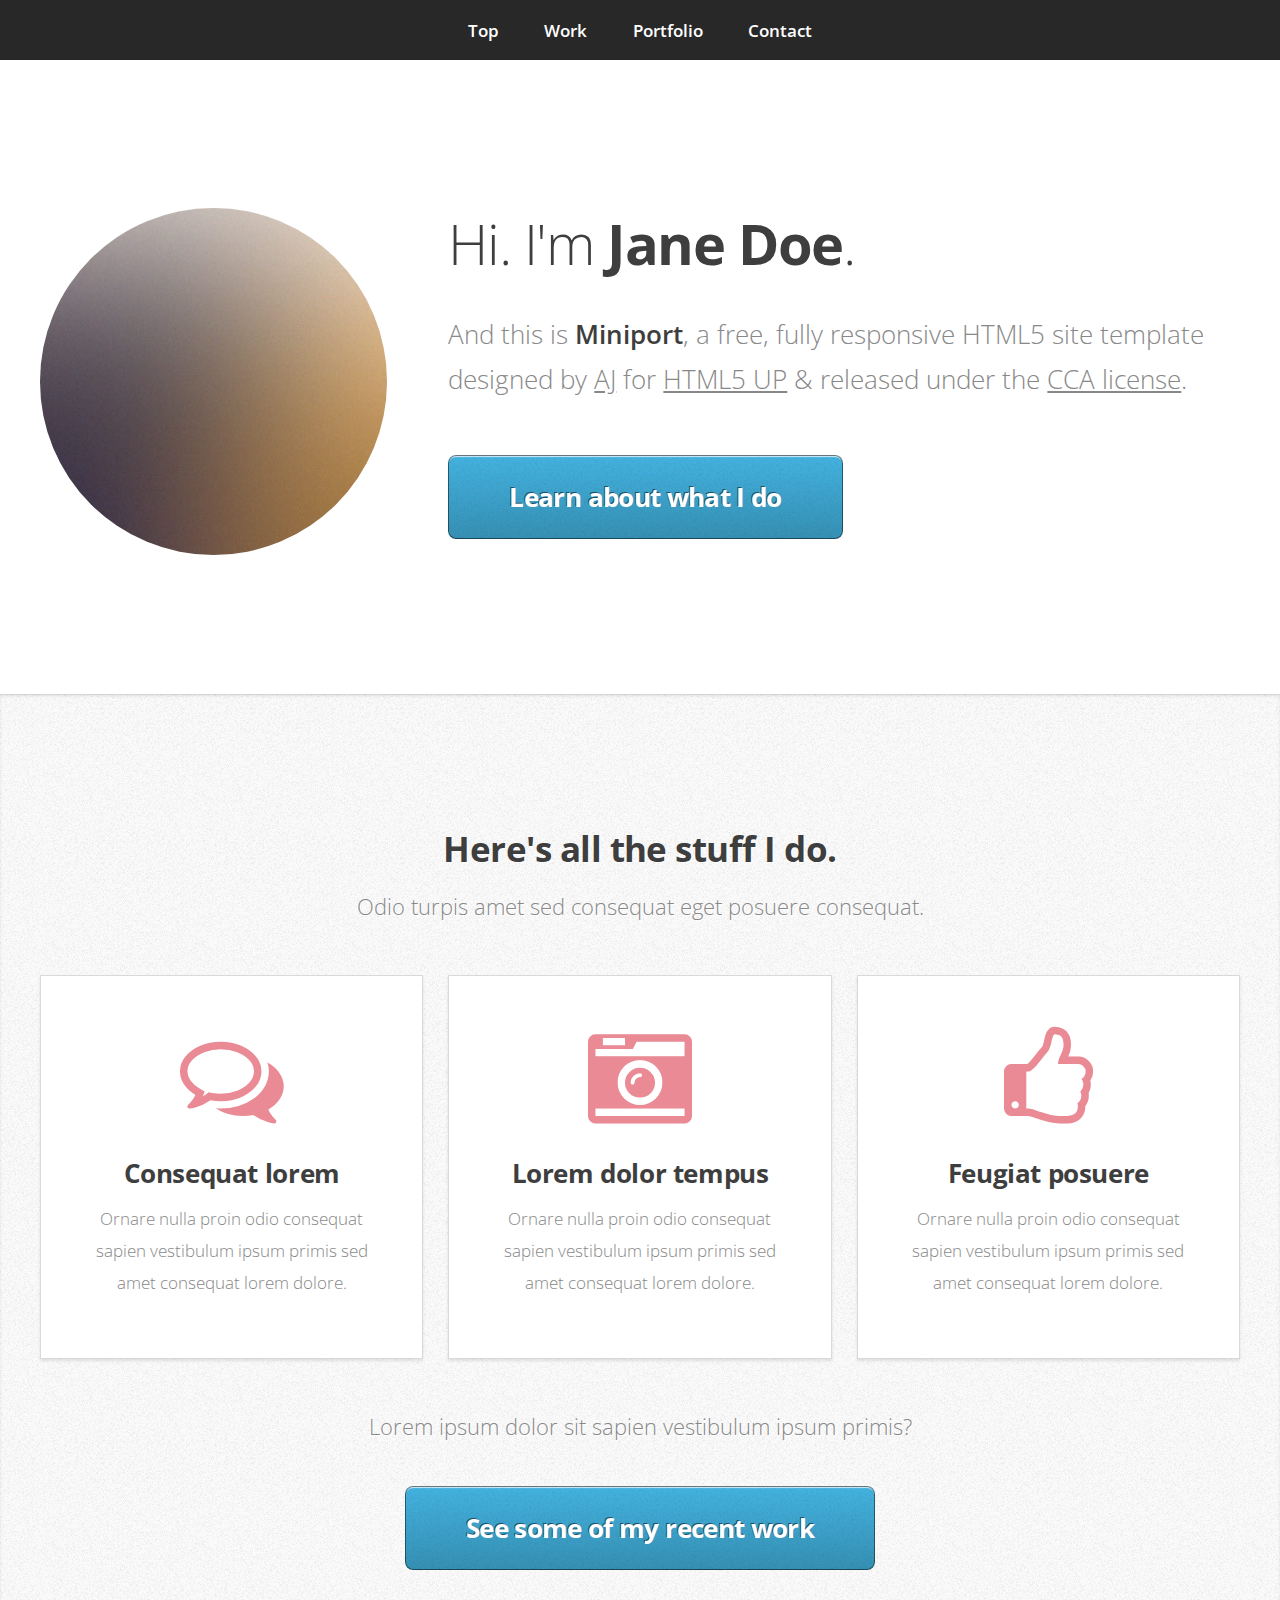
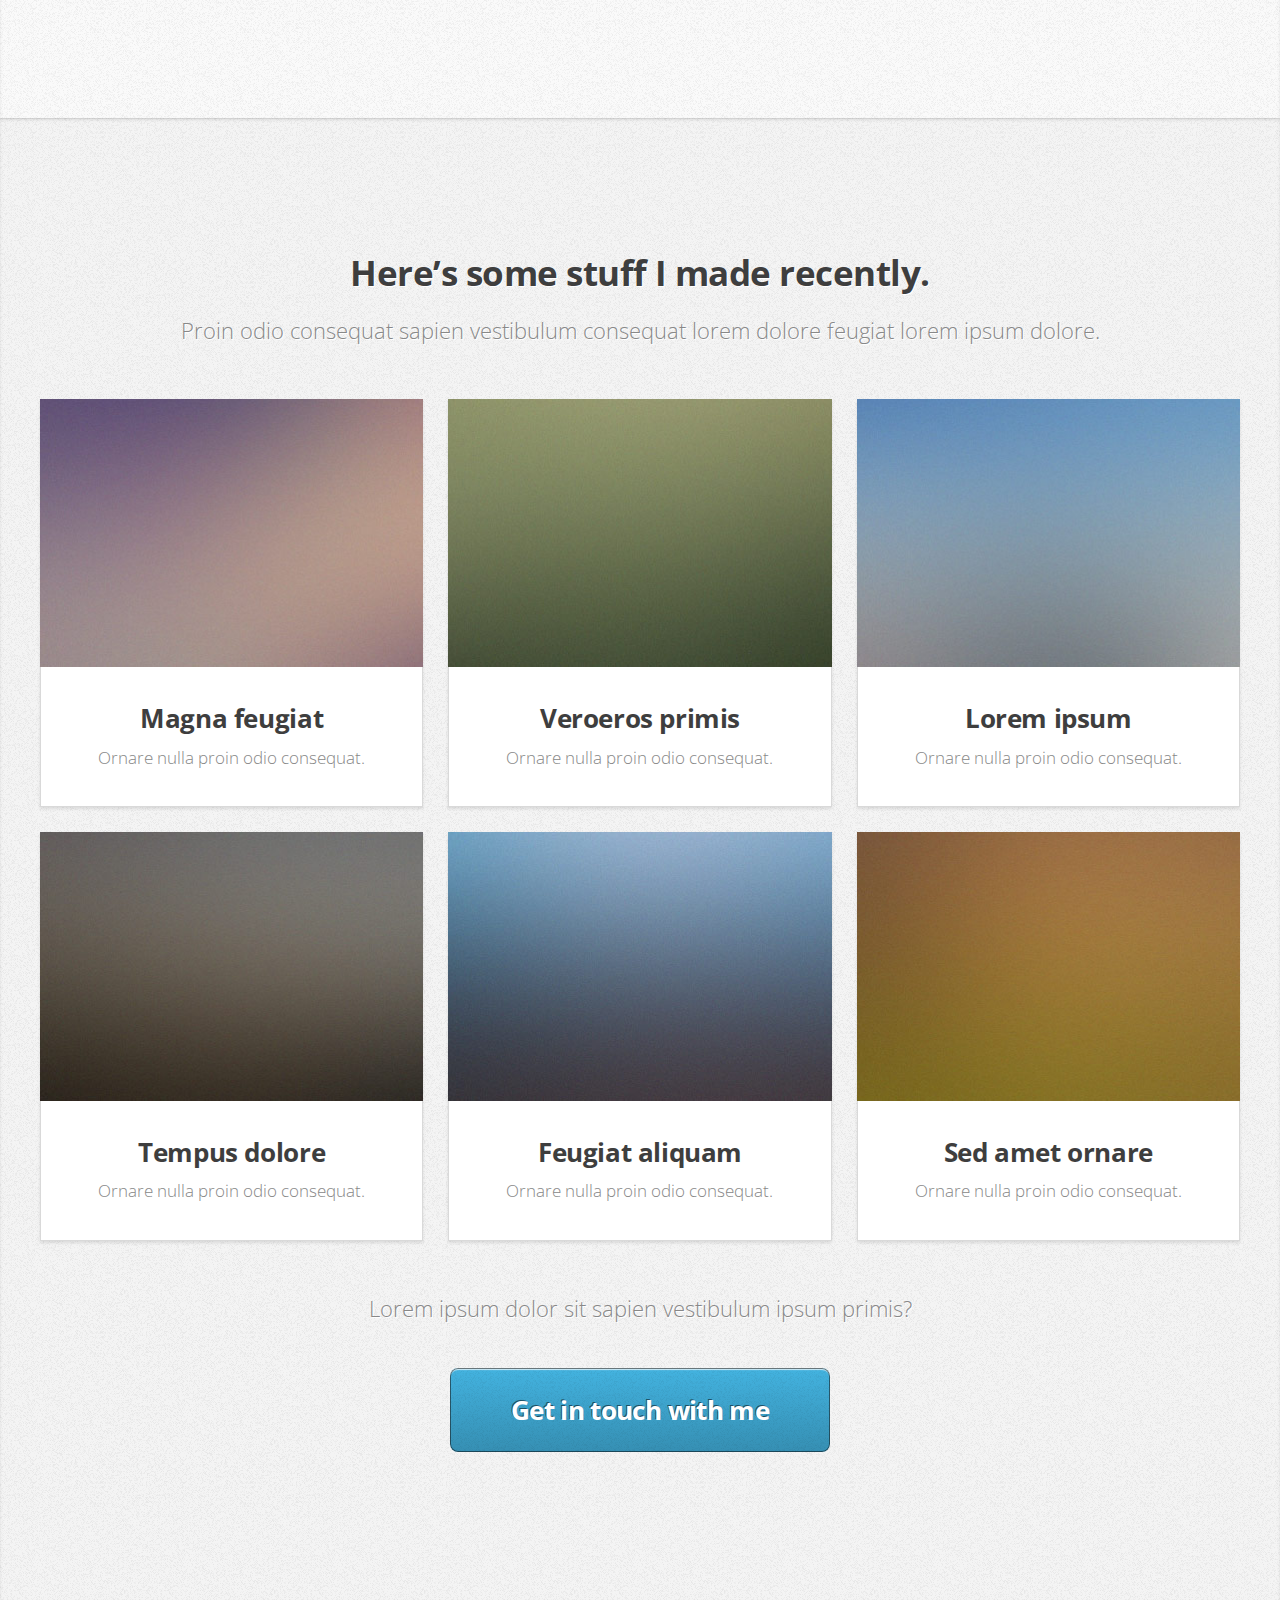
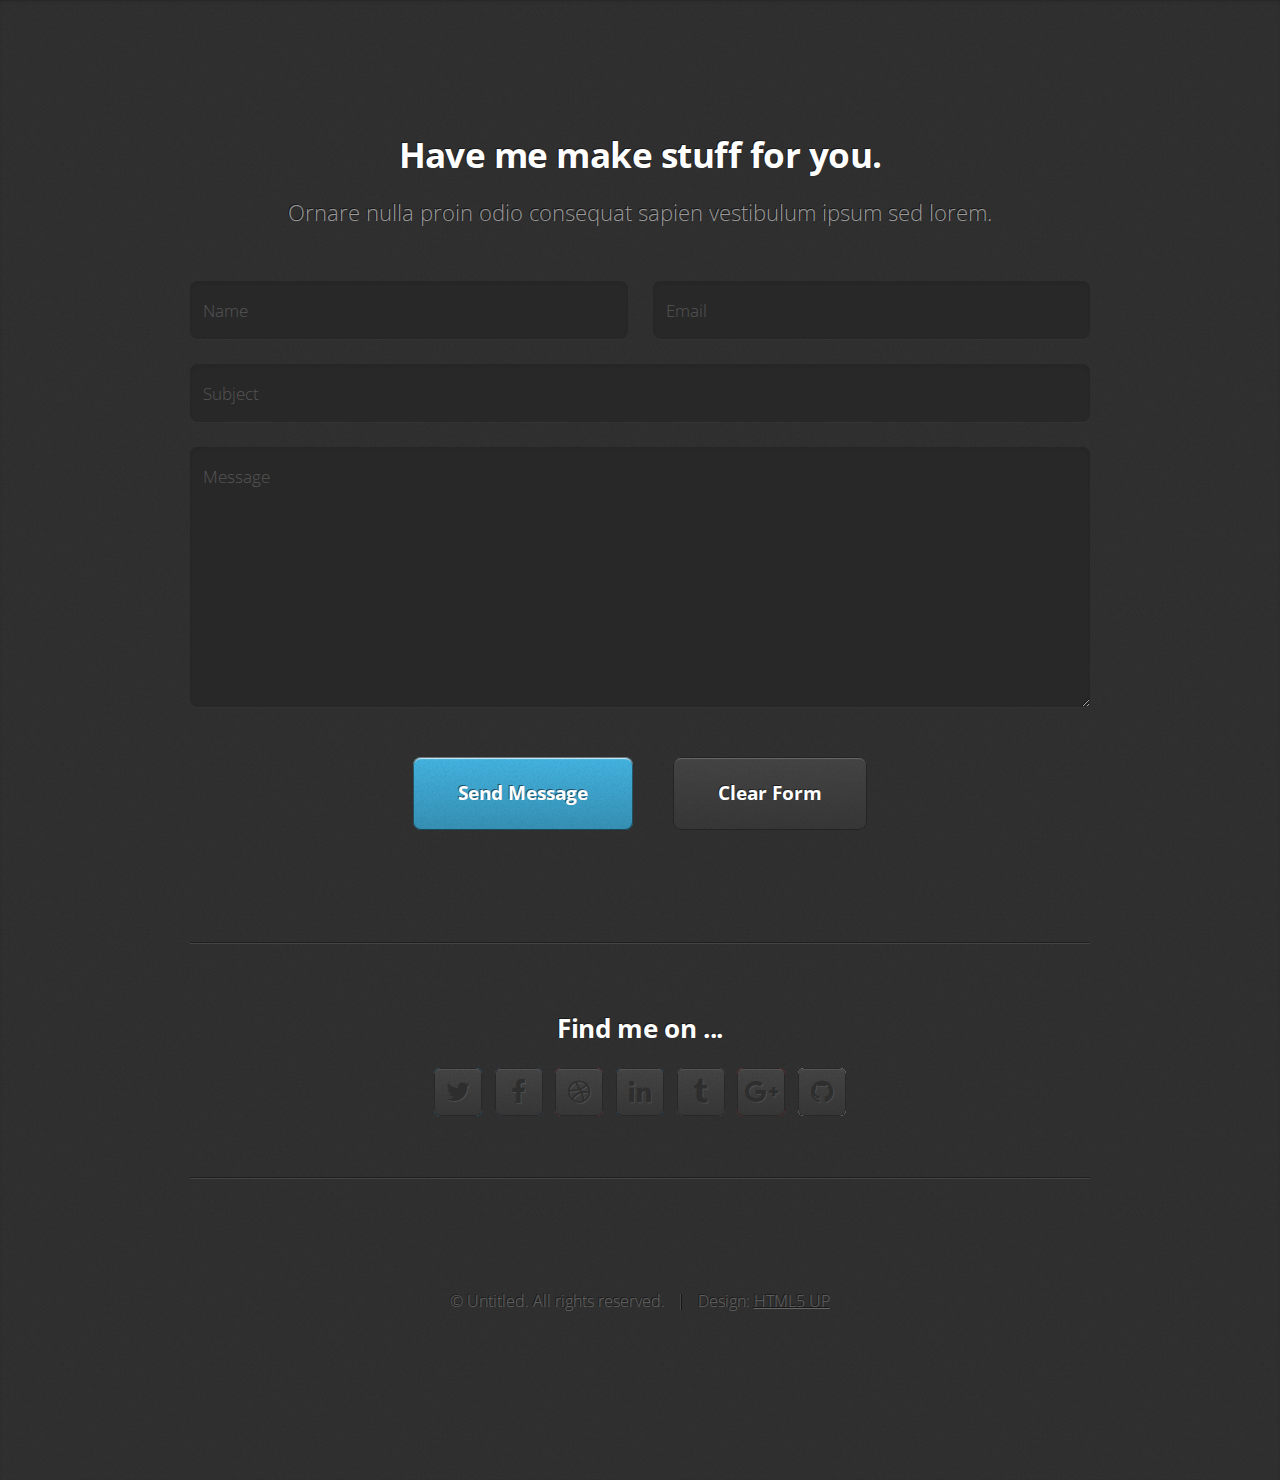
==== index.html @ 640e592c "added assets" ====
<!DOCTYPE HTML>
<!--
	Miniport by HTML5 UP
	html5up.net | @ajlkn
	Free for personal and commercial use under the CCA 3.0 license (html5up.net/license)
-->
<html>
	<head>
		<title>Miniport by HTML5 UP</title>
		<meta charset="utf-8" />
		<meta name="viewport" content="width=device-width, initial-scale=1" />
		<!--[if lte IE 8]><script src="assets/js/ie/html5shiv.js"></script><![endif]-->
		<link rel="stylesheet" href="assets/css/main.css" />
		<!--[if lte IE 8]><link rel="stylesheet" href="assets/css/ie8.css" /><![endif]-->
		<!--[if lte IE 9]><link rel="stylesheet" href="assets/css/ie9.css" /><![endif]-->
	</head>
	<body>

		<!-- Nav -->
			<nav id="nav">
				<ul class="container">
					<li><a href="#top">Top</a></li>
					<li><a href="#work">Work</a></li>
					<li><a href="#portfolio">Portfolio</a></li>
					<li><a href="#contact">Contact</a></li>
				</ul>
			</nav>

		<!-- Home -->
			<div class="wrapper style1 first">
				<article class="container" id="top">
					<div class="row">
						<div class="4u 12u(mobile)">
							<span class="image fit"><img src="images/pic00.jpg" alt="" /></span>
						</div>
						<div class="8u 12u(mobile)">
							<header>
								<h1>Hi. I'm <strong>Jane Doe</strong>.</h1>
							</header>
							<p>And this is <strong>Miniport</strong>, a free, fully responsive HTML5 site template designed by <a href="http://twitter.com/ajlkn">AJ</a> for <a href="http://html5up.net">HTML5 UP</a> &amp; released under the <a href="http://html5up.net/license">CCA license</a>.</p>
							<a href="#work" class="button big scrolly">Learn about what I do</a>
						</div>
					</div>
				</article>
			</div>

		<!-- Work -->
			<div class="wrapper style2">
				<article id="work">
					<header>
						<h2>Here's all the stuff I do.</h2>
						<p>Odio turpis amet sed consequat eget posuere consequat.</p>
					</header>
					<div class="container">
						<div class="row">
							<div class="4u 12u(mobile)">
								<section class="box style1">
									<span class="icon featured fa-comments-o"></span>
									<h3>Consequat lorem</h3>
									<p>Ornare nulla proin odio consequat sapien vestibulum ipsum primis sed amet consequat lorem dolore.</p>
								</section>
							</div>
							<div class="4u 12u(mobile)">
								<section class="box style1">
									<span class="icon featured fa-camera-retro"></span>
									<h3>Lorem dolor tempus</h3>
									<p>Ornare nulla proin odio consequat sapien vestibulum ipsum primis sed amet consequat lorem dolore.</p>
								</section>
							</div>
							<div class="4u 12u(mobile)">
								<section class="box style1">
									<span class="icon featured fa-thumbs-o-up"></span>
									<h3>Feugiat posuere</h3>
									<p>Ornare nulla proin odio consequat sapien vestibulum ipsum primis sed amet consequat lorem dolore.</p>
								</section>
							</div>
						</div>
					</div>
					<footer>
						<p>Lorem ipsum dolor sit sapien vestibulum ipsum primis?</p>
						<a href="#portfolio" class="button big scrolly">See some of my recent work</a>
					</footer>
				</article>
			</div>

		<!-- Portfolio -->
			<div class="wrapper style3">
				<article id="portfolio">
					<header>
						<h2>Here’s some stuff I made recently.</h2>
						<p>Proin odio consequat  sapien vestibulum consequat lorem dolore feugiat lorem ipsum dolore.</p>
					</header>
					<div class="container">
						<div class="row">
							<div class="4u 12u(mobile)">
								<article class="box style2">
									<a href="#" class="image featured"><img src="images/pic01.jpg" alt="" /></a>
									<h3><a href="#">Magna feugiat</a></h3>
									<p>Ornare nulla proin odio consequat.</p>
								</article>
							</div>
							<div class="4u 12u(mobile)">
								<article class="box style2">
									<a href="#" class="image featured"><img src="images/pic02.jpg" alt="" /></a>
									<h3><a href="#">Veroeros primis</a></h3>
									<p>Ornare nulla proin odio consequat.</p>
								</article>
							</div>
							<div class="4u 12u(mobile)">
								<article class="box style2">
									<a href="#" class="image featured"><img src="images/pic03.jpg" alt="" /></a>
									<h3><a href="#">Lorem ipsum</a></h3>
									<p>Ornare nulla proin odio consequat.</p>
								</article>
							</div>
						</div>
						<div class="row">
							<div class="4u 12u(mobile)">
								<article class="box style2">
									<a href="#" class="image featured"><img src="images/pic04.jpg" alt="" /></a>
									<h3><a href="#">Tempus dolore</a></h3>
									<p>Ornare nulla proin odio consequat.</p>
								</article>
							</div>
							<div class="4u 12u(mobile)">
								<article class="box style2">
									<a href="#" class="image featured"><img src="images/pic05.jpg" alt="" /></a>
									<h3><a href="#">Feugiat aliquam</a></h3>
									<p>Ornare nulla proin odio consequat.</p>
								</article>
							</div>
							<div class="4u 12u(mobile)">
								<article class="box style2">
									<a href="#" class="image featured"><img src="images/pic06.jpg" alt="" /></a>
									<h3><a href="#">Sed amet ornare</a></h3>
									<p>Ornare nulla proin odio consequat.</p>
								</article>
							</div>
						</div>
					</div>
					<footer>
						<p>Lorem ipsum dolor sit sapien vestibulum ipsum primis?</p>
						<a href="#contact" class="button big scrolly">Get in touch with me</a>
					</footer>
				</article>
			</div>

		<!-- Contact -->
			<div class="wrapper style4">
				<article id="contact" class="container 75%">
					<header>
						<h2>Have me make stuff for you.</h2>
						<p>Ornare nulla proin odio consequat sapien vestibulum ipsum sed lorem.</p>
					</header>
					<div>
						<div class="row">
							<div class="12u">
								<form method="post" action="#">
									<div>
										<div class="row">
											<div class="6u 12u(mobile)">
												<input type="text" name="name" id="name" placeholder="Name" />
											</div>
											<div class="6u 12u(mobile)">
												<input type="text" name="email" id="email" placeholder="Email" />
											</div>
										</div>
										<div class="row">
											<div class="12u">
												<input type="text" name="subject" id="subject" placeholder="Subject" />
											</div>
										</div>
										<div class="row">
											<div class="12u">
												<textarea name="message" id="message" placeholder="Message"></textarea>
											</div>
										</div>
										<div class="row 200%">
											<div class="12u">
												<ul class="actions">
													<li><input type="submit" value="Send Message" /></li>
													<li><input type="reset" value="Clear Form" class="alt" /></li>
												</ul>
											</div>
										</div>
									</div>
								</form>
							</div>
						</div>
						<div class="row">
							<div class="12u">
								<hr />
								<h3>Find me on ...</h3>
								<ul class="social">
									<li><a href="#" class="icon fa-twitter"><span class="label">Twitter</span></a></li>
									<li><a href="#" class="icon fa-facebook"><span class="label">Facebook</span></a></li>
									<li><a href="#" class="icon fa-dribbble"><span class="label">Dribbble</span></a></li>
									<li><a href="#" class="icon fa-linkedin"><span class="label">LinkedIn</span></a></li>
									<li><a href="#" class="icon fa-tumblr"><span class="label">Tumblr</span></a></li>
									<li><a href="#" class="icon fa-google-plus"><span class="label">Google+</span></a></li>
									<li><a href="#" class="icon fa-github"><span class="label">Github</span></a></li>
									<!--
									<li><a href="#" class="icon fa-rss"><span>RSS</span></a></li>
									<li><a href="#" class="icon fa-instagram"><span>Instagram</span></a></li>
									<li><a href="#" class="icon fa-foursquare"><span>Foursquare</span></a></li>
									<li><a href="#" class="icon fa-skype"><span>Skype</span></a></li>
									<li><a href="#" class="icon fa-soundcloud"><span>Soundcloud</span></a></li>
									<li><a href="#" class="icon fa-youtube"><span>YouTube</span></a></li>
									<li><a href="#" class="icon fa-blogger"><span>Blogger</span></a></li>
									<li><a href="#" class="icon fa-flickr"><span>Flickr</span></a></li>
									<li><a href="#" class="icon fa-vimeo"><span>Vimeo</span></a></li>
									-->
								</ul>
								<hr />
							</div>
						</div>
					</div>
					<footer>
						<ul id="copyright">
							<li>&copy; Untitled. All rights reserved.</li><li>Design: <a href="http://html5up.net">HTML5 UP</a></li>
						</ul>
					</footer>
				</article>
			</div>

		<!-- Scripts -->
			<script src="assets/js/jquery.min.js"></script>
			<script src="assets/js/jquery.scrolly.min.js"></script>
			<script src="assets/js/skel.min.js"></script>
			<script src="assets/js/skel-viewport.min.js"></script>
			<script src="assets/js/util.js"></script>
			<!--[if lte IE 8]><script src="assets/js/ie/respond.min.js"></script><![endif]-->
			<script src="assets/js/main.js"></script>

	</body>
</html>
---- assets/css/main.css ----
@import url("https://fonts.googleapis.com/css?family=Open+Sans:300,300italic,600,600italic,700");
@import url("font-awesome.min.css");

/*
	Miniport by HTML5 UP
	html5up.net | @ajlkn
	Free for personal and commercial use under the CCA 3.0 license (html5up.net/license)
*/

/* Reset */

	html, body, div, span, applet, object, iframe, h1, h2, h3, h4, h5, h6, p, blockquote, pre, a, abbr, acronym, address, big, cite, code, del, dfn, em, img, ins, kbd, q, s, samp, small, strike, strong, sub, sup, tt, var, b, u, i, center, dl, dt, dd, ol, ul, li, fieldset, form, label, legend, table, caption, tbody, tfoot, thead, tr, th, td, article, aside, canvas, details, embed, figure, figcaption, footer, header, hgroup, menu, nav, output, ruby, section, summary, time, mark, audio, video {
		margin: 0;
		padding: 0;
		border: 0;
		font-size: 100%;
		font: inherit;
		vertical-align: baseline;
	}

	article, aside, details, figcaption, figure, footer, header, hgroup, menu, nav, section {
		display: block;
	}

	body {
		line-height: 1;
	}

	ol, ul {
		list-style: none;
	}

	blockquote, q {
		quotes: none;
	}

	blockquote:before, blockquote:after, q:before, q:after {
		content: '';
		content: none;
	}

	table {
		border-collapse: collapse;
		border-spacing: 0;
	}

	body {
		-webkit-text-size-adjust: none;
	}

/* Box Model */

	*, *:before, *:after {
		-moz-box-sizing: border-box;
		-webkit-box-sizing: border-box;
		box-sizing: border-box;
	}

/* Containers */

	.container {
		margin-left: auto;
		margin-right: auto;
	}

	.container.\31 25\25 {
		width: 100%;
		max-width: 1200px;
		min-width: 960px;
	}

	.container.\37 5\25 {
		width: 720px;
	}

	.container.\35 0\25 {
		width: 480px;
	}

	.container.\32 5\25 {
		width: 240px;
	}

	.container {
		width: 960px;
	}

	@media screen and (min-width: 737px) {

		.container.\31 25\25 {
			width: 100%;
			max-width: 1500px;
			min-width: 1200px;
		}

		.container.\37 5\25 {
			width: 900px;
		}

		.container.\35 0\25 {
			width: 600px;
		}

		.container.\32 5\25 {
			width: 300px;
		}

		.container {
			width: 1200px;
		}

	}

	@media screen and (min-width: 737px) and (max-width: 1200px) {

		.container.\31 25\25 {
			width: 100%;
			max-width: 1200px;
			min-width: 960px;
		}

		.container.\37 5\25 {
			width: 720px;
		}

		.container.\35 0\25 {
			width: 480px;
		}

		.container.\32 5\25 {
			width: 240px;
		}

		.container {
			width: 960px;
		}

	}

	@media screen and (max-width: 736px) {

		.container.\31 25\25 {
			width: 100%;
			max-width: 125%;
			min-width: 100%;
		}

		.container.\37 5\25 {
			width: 75%;
		}

		.container.\35 0\25 {
			width: 50%;
		}

		.container.\32 5\25 {
			width: 25%;
		}

		.container {
			width: 100% !important;
		}

	}

/* Grid */

	.row {
		border-bottom: solid 1px transparent;
		-moz-box-sizing: border-box;
		-webkit-box-sizing: border-box;
		box-sizing: border-box;
	}

	.row > * {
		float: left;
		-moz-box-sizing: border-box;
		-webkit-box-sizing: border-box;
		box-sizing: border-box;
	}

	.row:after, .row:before {
		content: '';
		display: block;
		clear: both;
		height: 0;
	}

	.row.uniform > * > :first-child {
		margin-top: 0;
	}

	.row.uniform > * > :last-child {
		margin-bottom: 0;
	}

	.row.\30 \25 > * {
		padding: 0 0 0 0px;
	}

	.row.\30 \25 {
		margin: 0 0 -1px 0px;
	}

	.row.uniform.\30 \25 > * {
		padding: 0px 0 0 0px;
	}

	.row.uniform.\30 \25 {
		margin: 0px 0 -1px 0px;
	}

	.row > * {
		padding: 0 0 0 40px;
	}

	.row {
		margin: 0 0 -1px -40px;
	}

	.row.uniform > * {
		padding: 40px 0 0 40px;
	}

	.row.uniform {
		margin: -40px 0 -1px -40px;
	}

	.row.\32 00\25 > * {
		padding: 0 0 0 80px;
	}

	.row.\32 00\25 {
		margin: 0 0 -1px -80px;
	}

	.row.uniform.\32 00\25 > * {
		padding: 80px 0 0 80px;
	}

	.row.uniform.\32 00\25 {
		margin: -80px 0 -1px -80px;
	}

	.row.\31 50\25 > * {
		padding: 0 0 0 60px;
	}

	.row.\31 50\25 {
		margin: 0 0 -1px -60px;
	}

	.row.uniform.\31 50\25 > * {
		padding: 60px 0 0 60px;
	}

	.row.uniform.\31 50\25 {
		margin: -60px 0 -1px -60px;
	}

	.row.\35 0\25 > * {
		padding: 0 0 0 20px;
	}

	.row.\35 0\25 {
		margin: 0 0 -1px -20px;
	}

	.row.uniform.\35 0\25 > * {
		padding: 20px 0 0 20px;
	}

	.row.uniform.\35 0\25 {
		margin: -20px 0 -1px -20px;
	}

	.row.\32 5\25 > * {
		padding: 0 0 0 10px;
	}

	.row.\32 5\25 {
		margin: 0 0 -1px -10px;
	}

	.row.uniform.\32 5\25 > * {
		padding: 10px 0 0 10px;
	}

	.row.uniform.\32 5\25 {
		margin: -10px 0 -1px -10px;
	}

	.\31 2u, .\31 2u\24 {
		width: 100%;
		clear: none;
		margin-left: 0;
	}

	.\31 1u, .\31 1u\24 {
		width: 91.6666666667%;
		clear: none;
		margin-left: 0;
	}

	.\31 0u, .\31 0u\24 {
		width: 83.3333333333%;
		clear: none;
		margin-left: 0;
	}

	.\39 u, .\39 u\24 {
		width: 75%;
		clear: none;
		margin-left: 0;
	}

	.\38 u, .\38 u\24 {
		width: 66.6666666667%;
		clear: none;
		margin-left: 0;
	}

	.\37 u, .\37 u\24 {
		width: 58.3333333333%;
		clear: none;
		margin-left: 0;
	}

	.\36 u, .\36 u\24 {
		width: 50%;
		clear: none;
		margin-left: 0;
	}

	.\35 u, .\35 u\24 {
		width: 41.6666666667%;
		clear: none;
		margin-left: 0;
	}

	.\34 u, .\34 u\24 {
		width: 33.3333333333%;
		clear: none;
		margin-left: 0;
	}

	.\33 u, .\33 u\24 {
		width: 25%;
		clear: none;
		margin-left: 0;
	}

	.\32 u, .\32 u\24 {
		width: 16.6666666667%;
		clear: none;
		margin-left: 0;
	}

	.\31 u, .\31 u\24 {
		width: 8.3333333333%;
		clear: none;
		margin-left: 0;
	}

	.\31 2u\24 + *,
	.\31 1u\24 + *,
	.\31 0u\24 + *,
	.\39 u\24 + *,
	.\38 u\24 + *,
	.\37 u\24 + *,
	.\36 u\24 + *,
	.\35 u\24 + *,
	.\34 u\24 + *,
	.\33 u\24 + *,
	.\32 u\24 + *,
	.\31 u\24 + * {
		clear: left;
	}

	.\-11u {
		margin-left: 91.66667%;
	}

	.\-10u {
		margin-left: 83.33333%;
	}

	.\-9u {
		margin-left: 75%;
	}

	.\-8u {
		margin-left: 66.66667%;
	}

	.\-7u {
		margin-left: 58.33333%;
	}

	.\-6u {
		margin-left: 50%;
	}

	.\-5u {
		margin-left: 41.66667%;
	}

	.\-4u {
		margin-left: 33.33333%;
	}

	.\-3u {
		margin-left: 25%;
	}

	.\-2u {
		margin-left: 16.66667%;
	}

	.\-1u {
		margin-left: 8.33333%;
	}

	@media screen and (min-width: 737px) {

		.row > * {
			padding: 25px 0 0 25px;
		}

		.row {
			margin: -25px 0 -1px -25px;
		}

		.row.uniform > * {
			padding: 25px 0 0 25px;
		}

		.row.uniform {
			margin: -25px 0 -1px -25px;
		}

		.row.\32 00\25 > * {
			padding: 50px 0 0 50px;
		}

		.row.\32 00\25 {
			margin: -50px 0 -1px -50px;
		}

		.row.uniform.\32 00\25 > * {
			padding: 50px 0 0 50px;
		}

		.row.uniform.\32 00\25 {
			margin: -50px 0 -1px -50px;
		}

		.row.\31 50\25 > * {
			padding: 37.5px 0 0 37.5px;
		}

		.row.\31 50\25 {
			margin: -37.5px 0 -1px -37.5px;
		}

		.row.uniform.\31 50\25 > * {
			padding: 37.5px 0 0 37.5px;
		}

		.row.uniform.\31 50\25 {
			margin: -37.5px 0 -1px -37.5px;
		}

		.row.\35 0\25 > * {
			padding: 12.5px 0 0 12.5px;
		}

		.row.\35 0\25 {
			margin: -12.5px 0 -1px -12.5px;
		}

		.row.uniform.\35 0\25 > * {
			padding: 12.5px 0 0 12.5px;
		}

		.row.uniform.\35 0\25 {
			margin: -12.5px 0 -1px -12.5px;
		}

		.row.\32 5\25 > * {
			padding: 6.25px 0 0 6.25px;
		}

		.row.\32 5\25 {
			margin: -6.25px 0 -1px -6.25px;
		}

		.row.uniform.\32 5\25 > * {
			padding: 6.25px 0 0 6.25px;
		}

		.row.uniform.\32 5\25 {
			margin: -6.25px 0 -1px -6.25px;
		}

		.\31 2u\28desktop\29, .\31 2u\24\28desktop\29 {
			width: 100%;
			clear: none;
			margin-left: 0;
		}

		.\31 1u\28desktop\29, .\31 1u\24\28desktop\29 {
			width: 91.6666666667%;
			clear: none;
			margin-left: 0;
		}

		.\31 0u\28desktop\29, .\31 0u\24\28desktop\29 {
			width: 83.3333333333%;
			clear: none;
			margin-left: 0;
		}

		.\39 u\28desktop\29, .\39 u\24\28desktop\29 {
			width: 75%;
			clear: none;
			margin-left: 0;
		}

		.\38 u\28desktop\29, .\38 u\24\28desktop\29 {
			width: 66.6666666667%;
			clear: none;
			margin-left: 0;
		}

		.\37 u\28desktop\29, .\37 u\24\28desktop\29 {
			width: 58.3333333333%;
			clear: none;
			margin-left: 0;
		}

		.\36 u\28desktop\29, .\36 u\24\28desktop\29 {
			width: 50%;
			clear: none;
			margin-left: 0;
		}

		.\35 u\28desktop\29, .\35 u\24\28desktop\29 {
			width: 41.6666666667%;
			clear: none;
			margin-left: 0;
		}

		.\34 u\28desktop\29, .\34 u\24\28desktop\29 {
			width: 33.3333333333%;
			clear: none;
			margin-left: 0;
		}

		.\33 u\28desktop\29, .\33 u\24\28desktop\29 {
			width: 25%;
			clear: none;
			margin-left: 0;
		}

		.\32 u\28desktop\29, .\32 u\24\28desktop\29 {
			width: 16.6666666667%;
			clear: none;
			margin-left: 0;
		}

		.\31 u\28desktop\29, .\31 u\24\28desktop\29 {
			width: 8.3333333333%;
			clear: none;
			margin-left: 0;
		}

		.\31 2u\24\28desktop\29 + *,
		.\31 1u\24\28desktop\29 + *,
		.\31 0u\24\28desktop\29 + *,
		.\39 u\24\28desktop\29 + *,
		.\38 u\24\28desktop\29 + *,
		.\37 u\24\28desktop\29 + *,
		.\36 u\24\28desktop\29 + *,
		.\35 u\24\28desktop\29 + *,
		.\34 u\24\28desktop\29 + *,
		.\33 u\24\28desktop\29 + *,
		.\32 u\24\28desktop\29 + *,
		.\31 u\24\28desktop\29 + * {
			clear: left;
		}

		.\-11u\28desktop\29 {
			margin-left: 91.66667%;
		}

		.\-10u\28desktop\29 {
			margin-left: 83.33333%;
		}

		.\-9u\28desktop\29 {
			margin-left: 75%;
		}

		.\-8u\28desktop\29 {
			margin-left: 66.66667%;
		}

		.\-7u\28desktop\29 {
			margin-left: 58.33333%;
		}

		.\-6u\28desktop\29 {
			margin-left: 50%;
		}

		.\-5u\28desktop\29 {
			margin-left: 41.66667%;
		}

		.\-4u\28desktop\29 {
			margin-left: 33.33333%;
		}

		.\-3u\28desktop\29 {
			margin-left: 25%;
		}

		.\-2u\28desktop\29 {
			margin-left: 16.66667%;
		}

		.\-1u\28desktop\29 {
			margin-left: 8.33333%;
		}

	}

	@media screen and (min-width: 737px) and (max-width: 1200px) {

		.row > * {
			padding: 25px 0 0 25px;
		}

		.row {
			margin: -25px 0 -1px -25px;
		}

		.row.uniform > * {
			padding: 25px 0 0 25px;
		}

		.row.uniform {
			margin: -25px 0 -1px -25px;
		}

		.row.\32 00\25 > * {
			padding: 50px 0 0 50px;
		}

		.row.\32 00\25 {
			margin: -50px 0 -1px -50px;
		}

		.row.uniform.\32 00\25 > * {
			padding: 50px 0 0 50px;
		}

		.row.uniform.\32 00\25 {
			margin: -50px 0 -1px -50px;
		}

		.row.\31 50\25 > * {
			padding: 37.5px 0 0 37.5px;
		}

		.row.\31 50\25 {
			margin: -37.5px 0 -1px -37.5px;
		}

		.row.uniform.\31 50\25 > * {
			padding: 37.5px 0 0 37.5px;
		}

		.row.uniform.\31 50\25 {
			margin: -37.5px 0 -1px -37.5px;
		}

		.row.\35 0\25 > * {
			padding: 12.5px 0 0 12.5px;
		}

		.row.\35 0\25 {
			margin: -12.5px 0 -1px -12.5px;
		}

		.row.uniform.\35 0\25 > * {
			padding: 12.5px 0 0 12.5px;
		}

		.row.uniform.\35 0\25 {
			margin: -12.5px 0 -1px -12.5px;
		}

		.row.\32 5\25 > * {
			padding: 6.25px 0 0 6.25px;
		}

		.row.\32 5\25 {
			margin: -6.25px 0 -1px -6.25px;
		}

		.row.uniform.\32 5\25 > * {
			padding: 6.25px 0 0 6.25px;
		}

		.row.uniform.\32 5\25 {
			margin: -6.25px 0 -1px -6.25px;
		}

		.\31 2u\28tablet\29, .\31 2u\24\28tablet\29 {
			width: 100%;
			clear: none;
			margin-left: 0;
		}

		.\31 1u\28tablet\29, .\31 1u\24\28tablet\29 {
			width: 91.6666666667%;
			clear: none;
			margin-left: 0;
		}

		.\31 0u\28tablet\29, .\31 0u\24\28tablet\29 {
			width: 83.3333333333%;
			clear: none;
			margin-left: 0;
		}

		.\39 u\28tablet\29, .\39 u\24\28tablet\29 {
			width: 75%;
			clear: none;
			margin-left: 0;
		}

		.\38 u\28tablet\29, .\38 u\24\28tablet\29 {
			width: 66.6666666667%;
			clear: none;
			margin-left: 0;
		}

		.\37 u\28tablet\29, .\37 u\24\28tablet\29 {
			width: 58.3333333333%;
			clear: none;
			margin-left: 0;
		}

		.\36 u\28tablet\29, .\36 u\24\28tablet\29 {
			width: 50%;
			clear: none;
			margin-left: 0;
		}

		.\35 u\28tablet\29, .\35 u\24\28tablet\29 {
			width: 41.6666666667%;
			clear: none;
			margin-left: 0;
		}

		.\34 u\28tablet\29, .\34 u\24\28tablet\29 {
			width: 33.3333333333%;
			clear: none;
			margin-left: 0;
		}

		.\33 u\28tablet\29, .\33 u\24\28tablet\29 {
			width: 25%;
			clear: none;
			margin-left: 0;
		}

		.\32 u\28tablet\29, .\32 u\24\28tablet\29 {
			width: 16.6666666667%;
			clear: none;
			margin-left: 0;
		}

		.\31 u\28tablet\29, .\31 u\24\28tablet\29 {
			width: 8.3333333333%;
			clear: none;
			margin-left: 0;
		}

		.\31 2u\24\28tablet\29 + *,
		.\31 1u\24\28tablet\29 + *,
		.\31 0u\24\28tablet\29 + *,
		.\39 u\24\28tablet\29 + *,
		.\38 u\24\28tablet\29 + *,
		.\37 u\24\28tablet\29 + *,
		.\36 u\24\28tablet\29 + *,
		.\35 u\24\28tablet\29 + *,
		.\34 u\24\28tablet\29 + *,
		.\33 u\24\28tablet\29 + *,
		.\32 u\24\28tablet\29 + *,
		.\31 u\24\28tablet\29 + * {
			clear: left;
		}

		.\-11u\28tablet\29 {
			margin-left: 91.66667%;
		}

		.\-10u\28tablet\29 {
			margin-left: 83.33333%;
		}

		.\-9u\28tablet\29 {
			margin-left: 75%;
		}

		.\-8u\28tablet\29 {
			margin-left: 66.66667%;
		}

		.\-7u\28tablet\29 {
			margin-left: 58.33333%;
		}

		.\-6u\28tablet\29 {
			margin-left: 50%;
		}

		.\-5u\28tablet\29 {
			margin-left: 41.66667%;
		}

		.\-4u\28tablet\29 {
			margin-left: 33.33333%;
		}

		.\-3u\28tablet\29 {
			margin-left: 25%;
		}

		.\-2u\28tablet\29 {
			margin-left: 16.66667%;
		}

		.\-1u\28tablet\29 {
			margin-left: 8.33333%;
		}

	}

	@media screen and (max-width: 736px) {

		.row > * {
			padding: 15px 0 0 15px;
		}

		.row {
			margin: -15px 0 -1px -15px;
		}

		.row.uniform > * {
			padding: 15px 0 0 15px;
		}

		.row.uniform {
			margin: -15px 0 -1px -15px;
		}

		.row.\32 00\25 > * {
			padding: 30px 0 0 30px;
		}

		.row.\32 00\25 {
			margin: -30px 0 -1px -30px;
		}

		.row.uniform.\32 00\25 > * {
			padding: 30px 0 0 30px;
		}

		.row.uniform.\32 00\25 {
			margin: -30px 0 -1px -30px;
		}

		.row.\31 50\25 > * {
			padding: 22.5px 0 0 22.5px;
		}

		.row.\31 50\25 {
			margin: -22.5px 0 -1px -22.5px;
		}

		.row.uniform.\31 50\25 > * {
			padding: 22.5px 0 0 22.5px;
		}

		.row.uniform.\31 50\25 {
			margin: -22.5px 0 -1px -22.5px;
		}

		.row.\35 0\25 > * {
			padding: 7.5px 0 0 7.5px;
		}

		.row.\35 0\25 {
			margin: -7.5px 0 -1px -7.5px;
		}

		.row.uniform.\35 0\25 > * {
			padding: 7.5px 0 0 7.5px;
		}

		.row.uniform.\35 0\25 {
			margin: -7.5px 0 -1px -7.5px;
		}

		.row.\32 5\25 > * {
			padding: 3.75px 0 0 3.75px;
		}

		.row.\32 5\25 {
			margin: -3.75px 0 -1px -3.75px;
		}

		.row.uniform.\32 5\25 > * {
			padding: 3.75px 0 0 3.75px;
		}

		.row.uniform.\32 5\25 {
			margin: -3.75px 0 -1px -3.75px;
		}

		.\31 2u\28mobile\29, .\31 2u\24\28mobile\29 {
			width: 100%;
			clear: none;
			margin-left: 0;
		}

		.\31 1u\28mobile\29, .\31 1u\24\28mobile\29 {
			width: 91.6666666667%;
			clear: none;
			margin-left: 0;
		}

		.\31 0u\28mobile\29, .\31 0u\24\28mobile\29 {
			width: 83.3333333333%;
			clear: none;
			margin-left: 0;
		}

		.\39 u\28mobile\29, .\39 u\24\28mobile\29 {
			width: 75%;
			clear: none;
			margin-left: 0;
		}

		.\38 u\28mobile\29, .\38 u\24\28mobile\29 {
			width: 66.6666666667%;
			clear: none;
			margin-left: 0;
		}

		.\37 u\28mobile\29, .\37 u\24\28mobile\29 {
			width: 58.3333333333%;
			clear: none;
			margin-left: 0;
		}

		.\36 u\28mobile\29, .\36 u\24\28mobile\29 {
			width: 50%;
			clear: none;
			margin-left: 0;
		}

		.\35 u\28mobile\29, .\35 u\24\28mobile\29 {
			width: 41.6666666667%;
			clear: none;
			margin-left: 0;
		}

		.\34 u\28mobile\29, .\34 u\24\28mobile\29 {
			width: 33.3333333333%;
			clear: none;
			margin-left: 0;
		}

		.\33 u\28mobile\29, .\33 u\24\28mobile\29 {
			width: 25%;
			clear: none;
			margin-left: 0;
		}

		.\32 u\28mobile\29, .\32 u\24\28mobile\29 {
			width: 16.6666666667%;
			clear: none;
			margin-left: 0;
		}

		.\31 u\28mobile\29, .\31 u\24\28mobile\29 {
			width: 8.3333333333%;
			clear: none;
			margin-left: 0;
		}

		.\31 2u\24\28mobile\29 + *,
		.\31 1u\24\28mobile\29 + *,
		.\31 0u\24\28mobile\29 + *,
		.\39 u\24\28mobile\29 + *,
		.\38 u\24\28mobile\29 + *,
		.\37 u\24\28mobile\29 + *,
		.\36 u\24\28mobile\29 + *,
		.\35 u\24\28mobile\29 + *,
		.\34 u\24\28mobile\29 + *,
		.\33 u\24\28mobile\29 + *,
		.\32 u\24\28mobile\29 + *,
		.\31 u\24\28mobile\29 + * {
			clear: left;
		}

		.\-11u\28mobile\29 {
			margin-left: 91.66667%;
		}

		.\-10u\28mobile\29 {
			margin-left: 83.33333%;
		}

		.\-9u\28mobile\29 {
			margin-left: 75%;
		}

		.\-8u\28mobile\29 {
			margin-left: 66.66667%;
		}

		.\-7u\28mobile\29 {
			margin-left: 58.33333%;
		}

		.\-6u\28mobile\29 {
			margin-left: 50%;
		}

		.\-5u\28mobile\29 {
			margin-left: 41.66667%;
		}

		.\-4u\28mobile\29 {
			margin-left: 33.33333%;
		}

		.\-3u\28mobile\29 {
			margin-left: 25%;
		}

		.\-2u\28mobile\29 {
			margin-left: 16.66667%;
		}

		.\-1u\28mobile\29 {
			margin-left: 8.33333%;
		}

	}

/* Basic */

	body, input, textarea, select {
		font-family: 'Open Sans', sans-serif;
		line-height: 1.85em;
		color: #888;
		font-weight: 300;
	}

		body.is-loading *, input.is-loading *, textarea.is-loading *, select.is-loading * {
			-moz-transition: none !important;
			-webkit-transition: none !important;
			-ms-transition: none !important;
			transition: none !important;
			-moz-animation: none !important;
			-webkit-animation: none !important;
			-ms-animation: none !important;
			animation: none !important;
		}

	a {
		-moz-transition: color .2s ease-in-out;
		-webkit-transition: color .2s ease-in-out;
		-ms-transition: color .2s ease-in-out;
		transition: color .2s ease-in-out;
		color: #43B3E0;
		text-decoration: underline;
	}

		a:hover {
			color: #43bff0 !important;
		}

		a img {
			border: 0;
		}

	b, strong {
		font-weight: 600;
		color: #3e3e3e;
	}

	i, em {
		font-style: italic;
	}

	sub {
		position: relative;
		top: 0.5em;
		font-size: 0.8em;
	}

	sup {
		position: relative;
		top: -0.5em;
		font-size: 0.8em;
	}

	blockquote {
		border-left: solid 0.75em #eee;
		padding: 1em 0 1em 1.5em;
		font-style: italic;
	}

	h1, h2, h3, h4, h5, h6 {
		color: #3e3e3e;
	}

	h1 a, h2 a, h3 a, h4 a, h5 a, h6 a {
		text-decoration: none;
		color: inherit;
	}

	h2, h3, h4, h5, h6 {
		font-weight: 700;
	}

	h1 {
		font-weight: 300;
	}

		h1 strong {
			font-weight: 700;
		}

	em, i {
		font-style: italic;
	}

	br.clear {
		clear: both;
	}

	hr {
		border: 0;
		border-top: solid 1px #444;
		border-top-color: rgba(0, 0, 0, 0.35);
		box-shadow: 0px 1px 0px 0px rgba(255, 255, 255, 0.1);
		height: 1px;
		margin: 3em 0 4em 0;
	}

	p, ul, ol, dl, table {
		margin-bottom: 2em;
	}

/* Form */

	form label {
		color: #3e3e3e;
		font-weight: 700;
		display: block;
		margin: 0 0 0.5em 0;
	}

	form input[type=text],
	form input[type=email],
	form input[type=password],
	form select,
	form textarea {
		-moz-transition: background .2s ease-in-out, box-shadow .2s ease-in-out;
		-webkit-transition: background .2s ease-in-out, box-shadow .2s ease-in-out;
		-ms-transition: background .2s ease-in-out, box-shadow .2s ease-in-out;
		transition: background .2s ease-in-out, box-shadow .2s ease-in-out;
		-webkit-appearance: none;
		display: block;
		border: 0;
		padding: 0.75em;
		font-size: 1em;
		border-radius: 8px;
		border: solid 1px #ddd;
		background: #fff;
		color: #bbb;
		box-shadow: inset 0px 2px 3px 1px rgba(0, 0, 0, 0.05), 0px 1px 0px 0px rgba(255, 255, 255, 0.025);
		width: 100%;
	}

		form input[type=text]:focus,
		form input[type=email]:focus,
		form input[type=password]:focus,
		form select:focus,
		form textarea:focus {
			background: #fafafa;
			box-shadow: inset 0px 2px 5px 0px rgba(0, 0, 0, 0.05), 0px 1px 0px 0px rgba(255, 255, 255, 0.025), inset 0px 0px 2px 1px #43bff0;
		}

	form textarea {
		height: 15em;
	}

	form .formerize-placeholder {
		color: #555 !important;
	}

	form ::-webkit-input-placeholder {
		color: #555 !important;
	}

	form :-moz-placeholder {
		color: #555 !important;
	}

	form ::-moz-placeholder {
		color: #555 !important;
	}

	form :-ms-input-placeholder {
		color: #555 !important;
	}

	form ::-moz-focus-inner {
		border: 0;
	}

/* Tables */

	table {
		width: 100%;
	}

		table.default {
			width: 100%;
		}

			table.default tr {
				border-top: solid 1px #eee;
			}

				table.default tr:first-child {
					border-top: 0;
				}

			table.default td {
				padding: 0.5em 1em 0.5em 1em;
			}

			table.default th {
				text-align: left;
				padding: 0.5em 1em 0.5em 1em;
				font-weight: 600;
				margin: 0 0 1em 0;
			}

			table.default thead {
				background: #4f4f4f;
				color: #fff;
			}

/* Section/Article */

	section, article {
		margin-bottom: 3em;
	}

	section > :last-child,
	article > :last-child,
	section:last-child,
	article:last-child {
		margin-bottom: 0;
	}

/* Image */

	.image {
		display: inline-block;
		position: relative;
	}

		.image img {
			display: block;
			width: 100%;
		}

		.image.fit {
			display: block;
			width: 100%;
		}

		.image.featured {
			display: block;
			width: 100%;
			margin: 0 0 2em 0;
		}

		.image.left {
			float: left;
			margin: 0 2em 2em 0;
		}

		.image.centered {
			display: block;
			margin: 0 0 2em 0;
		}

			.image.centered img {
				margin: 0 auto;
				width: auto;
			}

/* Button */

	input[type="button"],
	input[type="submit"],
	input[type="reset"],
	button,
	.button {
		background-image: url("images/bg.png"), -moz-linear-gradient(top, rgba(0, 0, 0, 0), rgba(0, 0, 0, 0.2));
		background-image: url("images/bg.png"), -webkit-linear-gradient(top, rgba(0, 0, 0, 0), rgba(0, 0, 0, 0.2));
		background-image: url("images/bg.png"), -ms-linear-gradient(top, rgba(0, 0, 0, 0), rgba(0, 0, 0, 0.2));
		background-image: url("images/bg.png"), linear-gradient(top, rgba(0, 0, 0, 0), rgba(0, 0, 0, 0.2));
		-moz-transition: background-color .2s ease-in-out;
		-webkit-transition: background-color .2s ease-in-out;
		-ms-transition: background-color .2s ease-in-out;
		transition: background-color .2s ease-in-out;
		-webkit-appearance: none;
		position: relative;
		display: inline-block;
		color: #fff !important;
		text-decoration: none;
		font-weight: 700;
		border: 0;
		outline: 0;
		cursor: pointer;
		border-radius: 8px;
		text-shadow: -1px -1px 0.5px rgba(0, 0, 0, 0.5);
		overflow: hidden;
		box-shadow: inset 0px 0px 0px 1px rgba(0, 0, 0, 0.5), inset 0px 2px 1px 0px rgba(255, 255, 255, 0.75);
		background-color: #43B3E0;
	}

		input[type="button"]:hover,
		input[type="submit"]:hover,
		input[type="reset"]:hover,
		button:hover,
		.button:hover {
			background-color: #43bff0;
			color: #fff !important;
		}

		input[type="button"]:active,
		input[type="submit"]:active,
		input[type="reset"]:active,
		button:active,
		.button:active {
			background-color: #3BA8D3;
			top: 1px;
		}

		input[type="button"].alt,
		input[type="submit"].alt,
		input[type="reset"].alt,
		button.alt,
		.button.alt {
			background-color: #444;
			box-shadow: inset 0px 0px 0px 1px #242424, inset 0px 2px 1px 0px rgba(255, 255, 255, 0.2);
		}

			input[type="button"].alt:hover,
			input[type="submit"].alt:hover,
			input[type="reset"].alt:hover,
			button.alt:hover,
			.button.alt:hover {
				background-color: #4f4f4f;
				color: #fff !important;
			}

			input[type="button"].alt:active,
			input[type="submit"].alt:active,
			input[type="reset"].alt:active,
			button.alt:active,
			.button.alt:active {
				background-color: #3f3f3f;
			}

/* List */

	ul.default {
		list-style: disc;
		padding-left: 1em;
	}

		ul.default li {
			padding-left: 0.5em;
		}

	ul.social {
		cursor: default;
		margin: 0;
	}

		ul.social li {
			position: relative;
			display: inline-block;
			margin: 0.25em;
			top: 0;
		}

			ul.social li a {
				-moz-transition: top .2s ease-in-out;
				-webkit-transition: top .2s ease-in-out;
				-ms-transition: top .2s ease-in-out;
				transition: top .2s ease-in-out;
				display: block;
				width: 48px;
				height: 48px;
				border-radius: 6px;
				top: 0;
				position: relative;
			}

				ul.social li a:before {
					background-image: url("images/bg.png"), -moz-linear-gradient(top, rgba(0, 0, 0, 0), rgba(0, 0, 0, 0.2));
					background-image: url("images/bg.png"), -webkit-linear-gradient(top, rgba(0, 0, 0, 0), rgba(0, 0, 0, 0.2));
					background-image: url("images/bg.png"), -ms-linear-gradient(top, rgba(0, 0, 0, 0), rgba(0, 0, 0, 0.2));
					background-image: url("images/bg.png"), linear-gradient(top, rgba(0, 0, 0, 0), rgba(0, 0, 0, 0.2));
					-moz-transition: background-color .2s ease-in-out;
					-webkit-transition: background-color .2s ease-in-out;
					-ms-transition: background-color .2s ease-in-out;
					transition: background-color .2s ease-in-out;
					background-color: #444;
					border-radius: 6px;
					box-shadow: inset 0px 0px 0px 1px #282828, inset 0px 2px 1px 0px rgba(255, 255, 255, 0.1);
					color: #2E2E2E !important;
					display: block;
					font-size: 26px;
					height: 48px;
					line-height: 48px;
					text-align: center;
					outline: 0;
					overflow: hidden;
					text-shadow: 1px 1px 0px rgba(255, 255, 255, 0.1);
					width: 48px;
				}

				ul.social li a.fa-twitter {
					background-color: #2DAAE4;
				}

				ul.social li a.fa-facebook {
					background-color: #3C5A98;
				}

				ul.social li a.fa-dribbble {
					background-color: #C4376B;
				}

				ul.social li a.fa-linkedin {
					background-color: #006599;
				}

				ul.social li a.fa-tumblr {
					background-color: #51718A;
				}

				ul.social li a.fa-google-plus {
					background-color: #DA2713;
				}

				ul.social li a.fa-github {
					background-color: #FAFAFA;
				}

				ul.social li a.fa-rss {
					background-color: #F2600B;
				}

				ul.social li a.fa-instagram {
					background-color: #E0D7C8;
				}

				ul.social li a.fa-foursquare {
					background-color: #39A3D4;
				}

				ul.social li a.fa-skype {
					background-color: #10BEF1;
				}

				ul.social li a.fa-soundcloud {
					background-color: #FE5419;
				}

				ul.social li a.fa-youtube {
					background-color: #BF2E25;
				}

				ul.social li a.fa-blogger {
					background-color: #FF6501;
				}

				ul.social li a.fa-flickr {
					background-color: #0062DB;
				}

				ul.social li a.fa-vimeo {
					background-color: #4C8AB0;
				}

				ul.social li a:hover {
					top: -5px;
				}

					ul.social li a:hover:before {
						background-color: transparent;
					}

	ul.actions li {
		display: inline-block;
		margin: 0 0 0 1em;
	}

		ul.actions li:first-child {
			margin-left: 0;
		}

	ol.default {
		list-style: decimal;
		padding-left: 1.25em;
	}

		ol.default li {
			padding-left: 0.25em;
		}

/* Box */

	.box {
		background: #fff;
		box-shadow: inset 0px 0px 0px 1px rgba(0, 0, 0, 0.15), 0px 2px 3px 0px rgba(0, 0, 0, 0.1);
		text-align: center;
	}

/* Icons */

	.icon {
		text-decoration: none;
	}

		.icon:before {
			display: inline-block;
			font-family: FontAwesome;
			font-size: 1.25em;
			text-decoration: none;
			font-style: normal;
			font-weight: normal;
			line-height: 1;
			-webkit-font-smoothing: antialiased;
			-moz-osx-font-smoothing: grayscale;
		}

		.icon > .label {
			display: none;
		}

		.icon.featured {
			color: #EA8A95;
			display: block;
			margin: 0 0 1.5em 0;
			cursor: default;
		}

			.icon.featured:before {
				font-size: 6em;
			}

/* Wrappers */

	.wrapper {
		background-image: url("images/bg.png");
		box-shadow: inset 0px 1px 0px 0px rgba(0, 0, 0, 0.05), inset 0px 2px 3px 0px rgba(0, 0, 0, 0.1);
	}

		.wrapper.first {
			box-shadow: none;
		}

		.wrapper.style1 {
			background-image: none;
			background-color: #fff;
		}

		.wrapper.style2 {
			background-color: #fafafa;
			text-shadow: 1px 1px 0px #fff;
		}

		.wrapper.style3 {
			background-color: #f4f4f4;
			text-shadow: 1px 1px 0px #fff;
		}

		.wrapper.style4 {
			background-color: #303030;
			color: #999;
			text-shadow: -1px -1px 0px #181818;
		}

			.wrapper.style4 h1, .wrapper.style4 h2, .wrapper.style4 h3, .wrapper.style4 h4, .wrapper.style4 h5, .wrapper.style4 h6 {
				color: #fff;
			}

			.wrapper.style4 form input[type=text],
			.wrapper.style4 form input[type=password],
			.wrapper.style4 form select,
			.wrapper.style4 form textarea {
				border: none;
				background: #282828;
			}

				.wrapper.style4 form input[type=text]:focus,
				.wrapper.style4 form input[type=password]:focus,
				.wrapper.style4 form select:focus,
				.wrapper.style4 form textarea:focus {
					background: #252525;
				}

/* Nav */

	#nav {
		background-color: #282828;
		text-align: center;
		position: fixed;
		left: 0;
		top: 0;
		width: 100%;
		z-index: 10000;
		cursor: default;
	}

		#nav ul {
			margin-bottom: 0;
		}

		#nav li {
			display: inline-block;
		}

		#nav a {
			position: relative;
			display: block;
			color: #fff;
			text-decoration: none;
			outline: 0;
		}

			#nav a:hover {
				color: #fff !important;
			}

			#nav a.active:before {
				content: '';
				display: block;
				position: absolute;
				bottom: -0.6em;
				left: 50%;
				margin-left: -0.75em;
				border-left: solid 0.75em transparent;
				border-right: solid 0.75em transparent;
				border-top: solid 0.6em #282828;
			}

/* Articles */

	#top .image {
		border-radius: 50%;
	}

		#top .image img {
			border-radius: 50%;
		}

	#top p a {
		color: inherit;
	}

/* Copyright */

	#copyright {
		color: #666;
	}

		#copyright a {
			-moz-transition: color .2s ease-in-out;
			-webkit-transition: color .2s ease-in-out;
			-ms-transition: color .2s ease-in-out;
			transition: color .2s ease-in-out;
			color: inherit;
		}

			#copyright a:hover {
				color: #777;
			}

/* Desktop */

	@media screen and (min-width: 737px) {

		/* Basic */

			body, input, textarea, select {
				font-size: 13pt;
			}

			h1 {
				font-size: 3.25em;
				letter-spacing: -0.025em;
			}

			h2 {
				font-size: 2em;
				letter-spacing: -0.015em;
			}

			h3 {
				font-size: 1.5em;
				letter-spacing: -0.015em;
			}

			h1, h2, h3, h4, h5, h6 {
				margin: 0 0 0.75em 0;
			}

			header {
				margin: 0 0 3em 0;
			}

				header > p {
					font-size: 1.25em;
					margin: 0;
				}

			footer {
				margin: 3em 0 0 0;
			}

				footer > p {
					font-size: 1.25em;
				}

		/* Form */

			form input[type="button"],
			form input[type="submit"],
			form input[type="reset"],
			form button,
			form .button {
				margin: 0 0.5em 0 0.5em;
			}

		/* Button */

			input[type="button"],
			input[type="submit"],
			input[type="reset"],
			button,
			.button {
				padding: 1em 2.35em 1em 2.35em;
				font-size: 1.1em;
			}

				input[type="button"].big,
				input[type="submit"].big,
				input[type="reset"].big,
				button.big,
				.button.big {
					font-size: 1.5em;
					letter-spacing: -0.025em;
				}

		/* Box */

			.box {
				padding: 2em;
			}

				.box.style1 {
					padding: 3em 2em 3.5em 2em;
				}

					.box.style1 h3 {
						margin-bottom: 0.5em;
					}

				.box.style2 h3 {
					margin-bottom: 0.25em;
				}

				.box.style2 .image {
					position: relative;
					left: 2em;
					top: 2em;
					margin: -4em 0 4em -4em;
					width: auto;
				}

		/* Wrappers */

			.wrapper {
				padding: 8em 0 8em 0;
				text-align: center;
			}

				.wrapper.first {
					padding-top: 12em;
				}

		/* Nav */

			#nav a {
				-moz-transition: background-color .2s ease-in-out;
				-webkit-transition: background-color .2s ease-in-out;
				-ms-transition: background-color .2s ease-in-out;
				transition: background-color .2s ease-in-out;
				padding: 0.2em 1em 0.2em 1em;
				margin: 0.6em 0.2em 0.6em 0.2em;
				font-weight: 600;
				border-radius: 8px;
				color: #fff;
			}

				#nav a:hover {
					background: #383838;
				}

				#nav a:active {
					background: #484848;
				}

		/* Articles */

			#top {
				text-align: left;
			}

				#top .image {
					width: 20em;
					height: 20em;
					margin: 0;
				}

				#top h1 {
					margin-top: 0.35em;
				}

				#top p {
					font-size: 1.5em;
					line-height: 1.75em;
				}

			#contact footer {
				font-size: 0.9em;
			}

		/* Copyright */

			#copyright {
				font-size: 1em;
				line-height: 1em;
			}

				#copyright li {
					display: inline-block;
					border-left: solid 1px rgba(0, 0, 0, 0.5);
					box-shadow: -1px 0px 0px 0px rgba(255, 255, 255, 0.1);
					padding: 0 0 0 1em;
					margin: 0 0 0 1em;
				}

					#copyright li:first-child {
						border: 0;
						box-shadow: none;
						padding-left: 0;
						margin-left: 0;
					}

	}

/* Tablet */

	@media screen and (min-width: 737px) and (max-width: 1200px) {

		/* Basic */

			body {
				min-width: 960px;
				font-size: 11pt;
			}

			input, textarea, select {
				font-size: 11pt;
			}

			header {
				margin: 0 0 4em 0;
			}

		/* Wrappers */

			.wrapper {
				padding: 5em 0 5em 0;
				text-align: center;
			}

				.wrapper.first {
					padding-top: 9em;
				}

				.wrapper.style4 .row-special {
					margin: 2em 0 0 0;
					padding: 2em 0 2em 0;
				}

		/* Articles */

			#top .image {
				width: 19.5em;
				height: 19.5em;
				margin: 0;
			}

	}

/* Mobile */

	@media screen and (max-width: 736px) {

		/* Basic */

			body, input, textarea, select {
				line-height: 1.75em;
				font-size: 10pt;
				letter-spacing: 0;
			}

			h1, h2, h3, h4, h5, h6 {
				font-size: 1.25em;
				margin: 0 0 0.4em 0;
			}

			h1 {
				font-size: 2.25em;
				line-height: 1.25em;
			}

			header {
				margin: 0 0 2em 0;
			}

				header > p {
					font-size: 1.25em;
				}

			footer {
				margin: 2.5em 0 0 0;
			}

				footer > p {
					font-size: 1.25em;
				}

			hr {
				margin: 1.5em 0 2em 0;
			}

		/* Section/Article */

			section, article {
				clear: both;
			}

		/* Button */

			input[type="button"],
			input[type="submit"],
			input[type="reset"],
			button,
			.button {
				text-align: center;
				font-size: 1.2em;
				width: 100%;
				padding: 1em 0 1em 0;
			}

		/* List */

			ul.social {
				padding: 1em 0.5em 0 0.5em;
			}

				ul.social li {
					margin: 0.5em 0.5em 0.5em 0.5em;
				}

					ul.social li a {
						top: 0 !important;
					}

						ul.social li a:before {
							background-color: transparent !important;
						}

			ul.actions {
				margin: 0;
			}

				ul.actions li {
					display: block;
					margin: 10px 0 0 0;
				}

					ul.actions li:first-child {
						margin-top: 0;
					}

		/* Box */

			.box {
				padding: 30px 20px 30px 20px;
				margin: 0 0 20px 0 !important;
			}

				.box h3 {
					margin-bottom: 0.25em;
				}

				.box .image.centered {
					margin-bottom: 1em;
				}

				.box .image.featured {
					position: relative;
					left: 20px;
					top: 20px;
					margin: -50px 0 50px -40px;
					width: auto;
				}

		/* Wrappers */

			.wrapper {
				padding: 3em 15px 3em 15px;
				text-align: center;
			}

				.wrapper.first {
					padding-top: 5em;
				}

		/* Nav */

			#nav a {
				padding: 0.5em;
			}

		/* Articles */

			#top .image {
				width: 70%;
				height: auto;
				margin: 0 auto 1.75em auto;
			}

			#contact footer {
				margin: 0;
			}

		/* Copyright */

			#copyright {
				font-size: 1em;
				margin: 0;
			}

				#copyright li {
					display: block;
				}

	}
---- assets/css/ie8.css ----
/*
	Miniport by HTML5 UP
	html5up.net | @ajlkn
	Free for personal and commercial use under the CCA 3.0 license (html5up.net/license)
*/

/* Basic */

	form input[type=text],
	form input[type=password],
	form select,
	form textarea {
		position: relative;
		-ms-behavior: url("assets/js/ie/PIE.htc");
	}

	input[type="button"],
	input[type="submit"],
	input[type="reset"],
	button,
	.button {
		position: relative;
		-ms-behavior: url("assets/js/ie/PIE.htc");
	}

/* Section/Article */

	section > .last-child,
	article > .last-child,
	section.last-child,
	article.last-child {
		margin-bottom: 0;
	}

/* Box */

	.box {
		border: solid 1px #ddd;
	}

/* List */

	ul.social li a {
		position: relative;
		top: 0 !important;
		overflow: hidden;
		-ms-behavior: url("assets/js/ie/PIE.htc");
	}

		ul.social li a:before {
			background: none;
		}

/* Wrappers */

	.wrapper {
		border-top: solid 1px #ddd;
	}

/* Nav */

	#nav a {
		position: relative;
		-ms-behavior: url("assets/js/ie/PIE.htc");
	}

/* Articles */

	#top .image {
		position: relative;
		-ms-behavior: url("assets/js/ie/PIE.htc");
	}

		#top .image img {
			position: relative;
			-ms-behavior: url("assets/js/ie/PIE.htc");
		}
---- assets/css/ie9.css ----
/*
	Miniport by HTML5 UP
	html5up.net | @ajlkn
	Free for personal and commercial use under the CCA 3.0 license (html5up.net/license)
*/

/* Button */

	input[type="button"],
	input[type="submit"],
	input[type="reset"],
	button,
	.button {
		background-image: url("images/ie/grad0-20.svg");
	}

/* List */

	ul.social li a:before {
		background-image: url("images/ie/grad0-20.svg");
	}
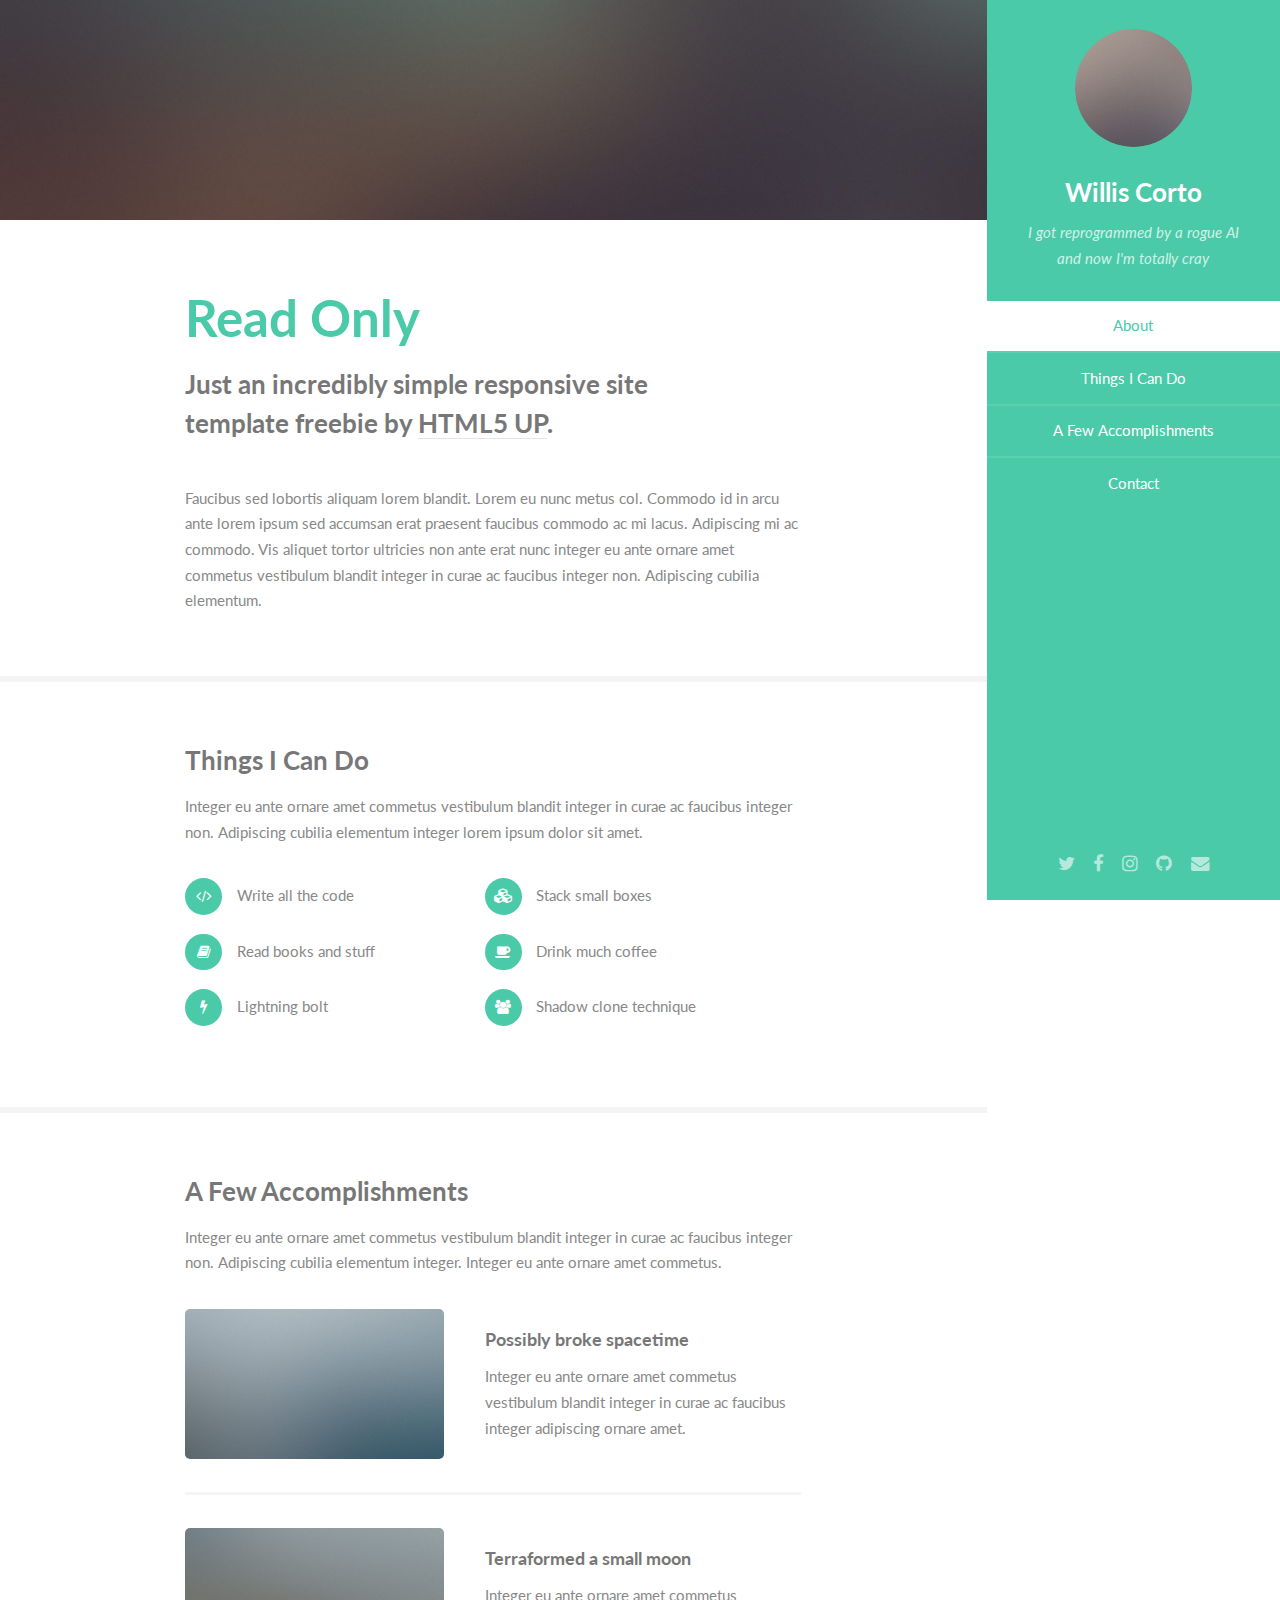
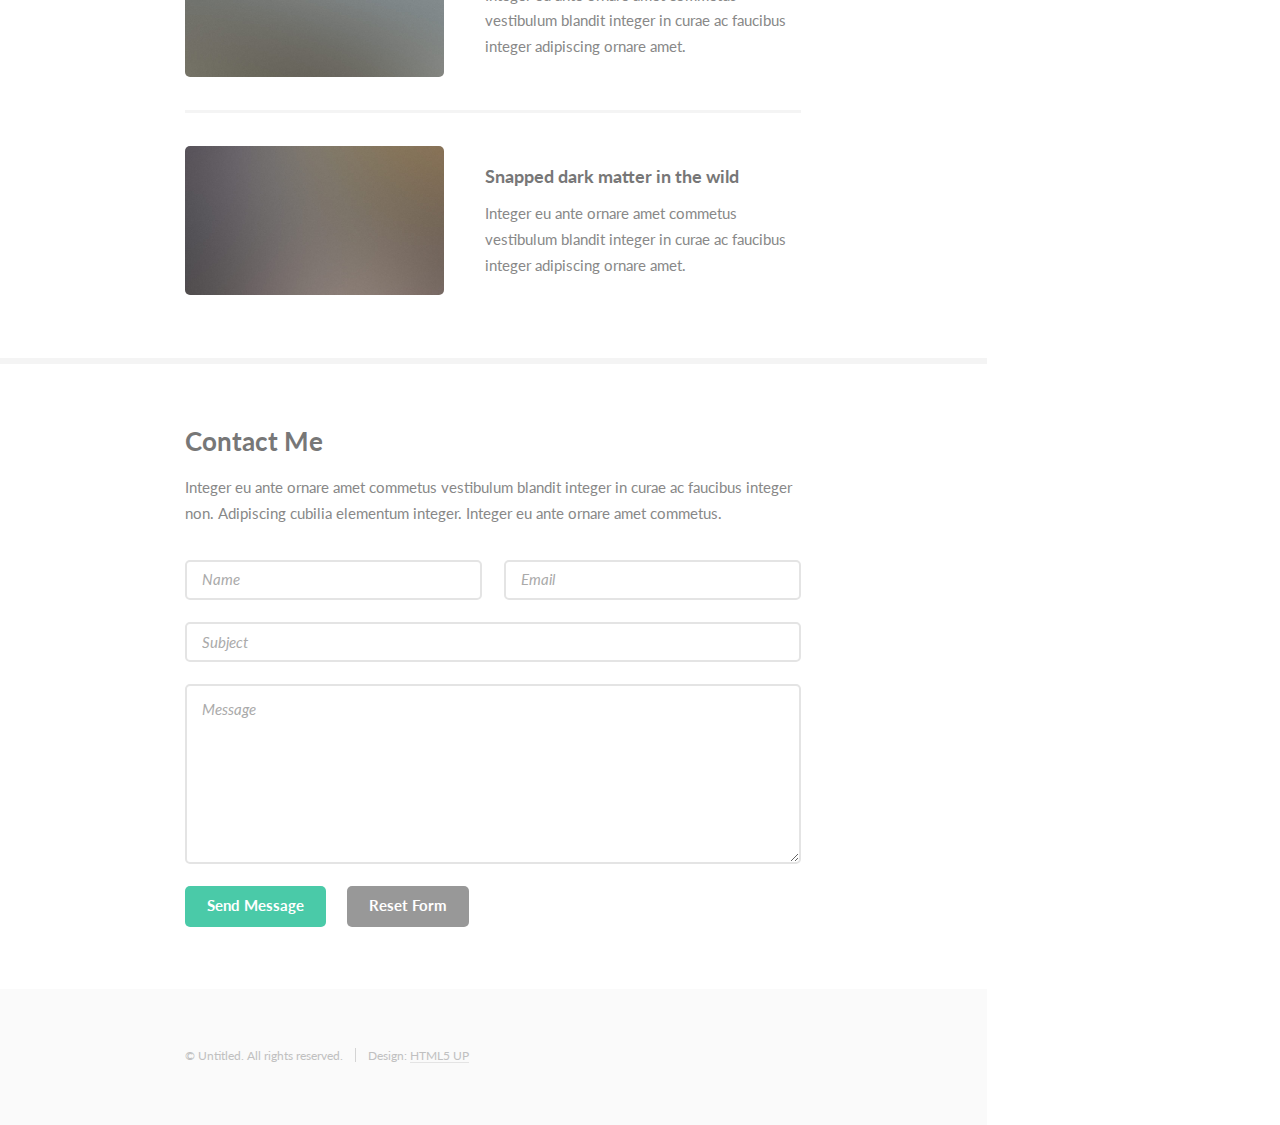
==== commit 49a96490: "changed html temp" ====
--- a/index.html
+++ b/index.html
@@ -1,233 +1,505 @@
 <!DOCTYPE HTML>
 <!--
-	Miniport by HTML5 UP
+	Read Only by HTML5 UP
 	html5up.net | @ajlkn
 	Free for personal and commercial use under the CCA 3.0 license (html5up.net/license)
 -->
 <html>
 	<head>
-		<title>Miniport by HTML5 UP</title>
+		<title>Read Only by HTML5 UP</title>
 		<meta charset="utf-8" />
 		<meta name="viewport" content="width=device-width, initial-scale=1" />
 		<!--[if lte IE 8]><script src="assets/js/ie/html5shiv.js"></script><![endif]-->
 		<link rel="stylesheet" href="assets/css/main.css" />
 		<!--[if lte IE 8]><link rel="stylesheet" href="assets/css/ie8.css" /><![endif]-->
-		<!--[if lte IE 9]><link rel="stylesheet" href="assets/css/ie9.css" /><![endif]-->
 	</head>
 	<body>
 
-		<!-- Nav -->
-			<nav id="nav">
-				<ul class="container">
-					<li><a href="#top">Top</a></li>
-					<li><a href="#work">Work</a></li>
-					<li><a href="#portfolio">Portfolio</a></li>
-					<li><a href="#contact">Contact</a></li>
-				</ul>
-			</nav>
-
-		<!-- Home -->
-			<div class="wrapper style1 first">
-				<article class="container" id="top">
-					<div class="row">
-						<div class="4u 12u(mobile)">
-							<span class="image fit"><img src="images/pic00.jpg" alt="" /></span>
-						</div>
-						<div class="8u 12u(mobile)">
-							<header>
-								<h1>Hi. I'm <strong>Jane Doe</strong>.</h1>
-							</header>
-							<p>And this is <strong>Miniport</strong>, a free, fully responsive HTML5 site template designed by <a href="http://twitter.com/ajlkn">AJ</a> for <a href="http://html5up.net">HTML5 UP</a> &amp; released under the <a href="http://html5up.net/license">CCA license</a>.</p>
-							<a href="#work" class="button big scrolly">Learn about what I do</a>
-						</div>
-					</div>
-				</article>
-			</div>
-
-		<!-- Work -->
-			<div class="wrapper style2">
-				<article id="work">
-					<header>
-						<h2>Here's all the stuff I do.</h2>
-						<p>Odio turpis amet sed consequat eget posuere consequat.</p>
-					</header>
-					<div class="container">
-						<div class="row">
-							<div class="4u 12u(mobile)">
-								<section class="box style1">
-									<span class="icon featured fa-comments-o"></span>
-									<h3>Consequat lorem</h3>
-									<p>Ornare nulla proin odio consequat sapien vestibulum ipsum primis sed amet consequat lorem dolore.</p>
-								</section>
-							</div>
-							<div class="4u 12u(mobile)">
-								<section class="box style1">
-									<span class="icon featured fa-camera-retro"></span>
-									<h3>Lorem dolor tempus</h3>
-									<p>Ornare nulla proin odio consequat sapien vestibulum ipsum primis sed amet consequat lorem dolore.</p>
-								</section>
-							</div>
-							<div class="4u 12u(mobile)">
-								<section class="box style1">
-									<span class="icon featured fa-thumbs-o-up"></span>
-									<h3>Feugiat posuere</h3>
-									<p>Ornare nulla proin odio consequat sapien vestibulum ipsum primis sed amet consequat lorem dolore.</p>
-								</section>
-							</div>
-						</div>
-					</div>
-					<footer>
-						<p>Lorem ipsum dolor sit sapien vestibulum ipsum primis?</p>
-						<a href="#portfolio" class="button big scrolly">See some of my recent work</a>
-					</footer>
-				</article>
-			</div>
-
-		<!-- Portfolio -->
-			<div class="wrapper style3">
-				<article id="portfolio">
-					<header>
-						<h2>Here’s some stuff I made recently.</h2>
-						<p>Proin odio consequat  sapien vestibulum consequat lorem dolore feugiat lorem ipsum dolore.</p>
-					</header>
-					<div class="container">
-						<div class="row">
-							<div class="4u 12u(mobile)">
-								<article class="box style2">
-									<a href="#" class="image featured"><img src="images/pic01.jpg" alt="" /></a>
-									<h3><a href="#">Magna feugiat</a></h3>
-									<p>Ornare nulla proin odio consequat.</p>
-								</article>
-							</div>
-							<div class="4u 12u(mobile)">
-								<article class="box style2">
-									<a href="#" class="image featured"><img src="images/pic02.jpg" alt="" /></a>
-									<h3><a href="#">Veroeros primis</a></h3>
-									<p>Ornare nulla proin odio consequat.</p>
-								</article>
-							</div>
-							<div class="4u 12u(mobile)">
-								<article class="box style2">
-									<a href="#" class="image featured"><img src="images/pic03.jpg" alt="" /></a>
-									<h3><a href="#">Lorem ipsum</a></h3>
-									<p>Ornare nulla proin odio consequat.</p>
-								</article>
-							</div>
-						</div>
-						<div class="row">
-							<div class="4u 12u(mobile)">
-								<article class="box style2">
-									<a href="#" class="image featured"><img src="images/pic04.jpg" alt="" /></a>
-									<h3><a href="#">Tempus dolore</a></h3>
-									<p>Ornare nulla proin odio consequat.</p>
-								</article>
-							</div>
-							<div class="4u 12u(mobile)">
-								<article class="box style2">
-									<a href="#" class="image featured"><img src="images/pic05.jpg" alt="" /></a>
-									<h3><a href="#">Feugiat aliquam</a></h3>
-									<p>Ornare nulla proin odio consequat.</p>
-								</article>
-							</div>
-							<div class="4u 12u(mobile)">
-								<article class="box style2">
-									<a href="#" class="image featured"><img src="images/pic06.jpg" alt="" /></a>
-									<h3><a href="#">Sed amet ornare</a></h3>
-									<p>Ornare nulla proin odio consequat.</p>
-								</article>
-							</div>
-						</div>
-					</div>
-					<footer>
-						<p>Lorem ipsum dolor sit sapien vestibulum ipsum primis?</p>
-						<a href="#contact" class="button big scrolly">Get in touch with me</a>
-					</footer>
-				</article>
-			</div>
-
-		<!-- Contact -->
-			<div class="wrapper style4">
-				<article id="contact" class="container 75%">
-					<header>
-						<h2>Have me make stuff for you.</h2>
-						<p>Ornare nulla proin odio consequat sapien vestibulum ipsum sed lorem.</p>
-					</header>
-					<div>
-						<div class="row">
-							<div class="12u">
-								<form method="post" action="#">
-									<div>
-										<div class="row">
-											<div class="6u 12u(mobile)">
-												<input type="text" name="name" id="name" placeholder="Name" />
-											</div>
-											<div class="6u 12u(mobile)">
-												<input type="text" name="email" id="email" placeholder="Email" />
-											</div>
-										</div>
-										<div class="row">
-											<div class="12u">
-												<input type="text" name="subject" id="subject" placeholder="Subject" />
-											</div>
-										</div>
-										<div class="row">
-											<div class="12u">
-												<textarea name="message" id="message" placeholder="Message"></textarea>
-											</div>
-										</div>
-										<div class="row 200%">
+		<!-- Header -->
+			<section id="header">
+				<header>
+					<span class="image avatar"><img src="images/avatar.jpg" alt="" /></span>
+					<h1 id="logo"><a href="#">Willis Corto</a></h1>
+					<p>I got reprogrammed by a rogue AI<br />
+					and now I'm totally cray</p>
+				</header>
+				<nav id="nav">
+					<ul>
+						<li><a href="#one" class="active">About</a></li>
+						<li><a href="#two">Things I Can Do</a></li>
+						<li><a href="#three">A Few Accomplishments</a></li>
+						<li><a href="#four">Contact</a></li>
+					</ul>
+				</nav>
+				<footer>
+					<ul class="icons">
+						<li><a href="#" class="icon fa-twitter"><span class="label">Twitter</span></a></li>
+						<li><a href="#" class="icon fa-facebook"><span class="label">Facebook</span></a></li>
+						<li><a href="#" class="icon fa-instagram"><span class="label">Instagram</span></a></li>
+						<li><a href="#" class="icon fa-github"><span class="label">Github</span></a></li>
+						<li><a href="#" class="icon fa-envelope"><span class="label">Email</span></a></li>
+					</ul>
+				</footer>
+			</section>
+
+		<!-- Wrapper -->
+			<div id="wrapper">
+
+				<!-- Main -->
+					<div id="main">
+
+						<!-- One -->
+							<section id="one">
+								<div class="container">
+									<header class="major">
+										<h2>Read Only</h2>
+										<p>Just an incredibly simple responsive site<br />
+										template freebie by <a href="http://html5up.net">HTML5 UP</a>.</p>
+									</header>
+									<p>Faucibus sed lobortis aliquam lorem blandit. Lorem eu nunc metus col. Commodo id in arcu ante lorem ipsum sed accumsan erat praesent faucibus commodo ac mi lacus. Adipiscing mi ac commodo. Vis aliquet tortor ultricies non ante erat nunc integer eu ante ornare amet commetus vestibulum blandit integer in curae ac faucibus integer non. Adipiscing cubilia elementum.</p>
+								</div>
+							</section>
+
+						<!-- Two -->
+							<section id="two">
+								<div class="container">
+									<h3>Things I Can Do</h3>
+									<p>Integer eu ante ornare amet commetus vestibulum blandit integer in curae ac faucibus integer non. Adipiscing cubilia elementum integer lorem ipsum dolor sit amet.</p>
+									<ul class="feature-icons">
+										<li class="fa-code">Write all the code</li>
+										<li class="fa-cubes">Stack small boxes</li>
+										<li class="fa-book">Read books and stuff</li>
+										<li class="fa-coffee">Drink much coffee</li>
+										<li class="fa-bolt">Lightning bolt</li>
+										<li class="fa-users">Shadow clone technique</li>
+									</ul>
+								</div>
+							</section>
+
+						<!-- Three -->
+							<section id="three">
+								<div class="container">
+									<h3>A Few Accomplishments</h3>
+									<p>Integer eu ante ornare amet commetus vestibulum blandit integer in curae ac faucibus integer non. Adipiscing cubilia elementum integer. Integer eu ante ornare amet commetus.</p>
+									<div class="features">
+										<article>
+											<a href="#" class="image"><img src="images/pic01.jpg" alt="" /></a>
+											<div class="inner">
+												<h4>Possibly broke spacetime</h4>
+												<p>Integer eu ante ornare amet commetus vestibulum blandit integer in curae ac faucibus integer adipiscing ornare amet.</p>
+											</div>
+										</article>
+										<article>
+											<a href="#" class="image"><img src="images/pic02.jpg" alt="" /></a>
+											<div class="inner">
+												<h4>Terraformed a small moon</h4>
+												<p>Integer eu ante ornare amet commetus vestibulum blandit integer in curae ac faucibus integer adipiscing ornare amet.</p>
+											</div>
+										</article>
+										<article>
+											<a href="#" class="image"><img src="images/pic03.jpg" alt="" /></a>
+											<div class="inner">
+												<h4>Snapped dark matter in the wild</h4>
+												<p>Integer eu ante ornare amet commetus vestibulum blandit integer in curae ac faucibus integer adipiscing ornare amet.</p>
+											</div>
+										</article>
+									</div>
+								</div>
+							</section>
+
+						<!-- Four -->
+							<section id="four">
+								<div class="container">
+									<h3>Contact Me</h3>
+									<p>Integer eu ante ornare amet commetus vestibulum blandit integer in curae ac faucibus integer non. Adipiscing cubilia elementum integer. Integer eu ante ornare amet commetus.</p>
+									<form method="post" action="#">
+										<div class="row uniform">
+											<div class="6u 12u(xsmall)"><input type="text" name="name" id="name" placeholder="Name" /></div>
+											<div class="6u 12u(xsmall)"><input type="email" name="email" id="email" placeholder="Email" /></div>
+										</div>
+										<div class="row uniform">
+											<div class="12u"><input type="text" name="subject" id="subject" placeholder="Subject" /></div>
+										</div>
+										<div class="row uniform">
+											<div class="12u"><textarea name="message" id="message" placeholder="Message" rows="6"></textarea></div>
+										</div>
+										<div class="row uniform">
 											<div class="12u">
 												<ul class="actions">
-													<li><input type="submit" value="Send Message" /></li>
-													<li><input type="reset" value="Clear Form" class="alt" /></li>
-												</ul>
-											</div>
-										</div>
-									</div>
-								</form>
-							</div>
+													<li><input type="submit" class="special" value="Send Message" /></li>
+													<li><input type="reset" value="Reset Form" /></li>
+												</ul>
+											</div>
+										</div>
+									</form>
+								</div>
+							</section>
+
+						<!-- Five -->
+						<!--
+							<section id="five">
+								<div class="container">
+									<h3>Elements</h3>
+
+									<section>
+										<h4>Text</h4>
+										<p>This is <b>bold</b> and this is <strong>strong</strong>. This is <i>italic</i> and this is <em>emphasized</em>.
+										This is <sup>superscript</sup> text and this is <sub>subscript</sub> text.
+										This is <u>underlined</u> and this is code: <code>for (;;) { ... }</code>. Finally, <a href="#">this is a link</a>.</p>
+										<hr />
+										<header>
+											<h4>Heading with a Subtitle</h4>
+											<p>Lorem ipsum dolor sit amet nullam id egestas urna aliquam</p>
+										</header>
+										<p>Nunc lacinia ante nunc ac lobortis. Interdum adipiscing gravida odio porttitor sem non mi integer non faucibus ornare mi ut ante amet placerat aliquet. Volutpat eu sed ante lacinia sapien lorem accumsan varius montes viverra nibh in adipiscing blandit tempus accumsan.</p>
+										<header>
+											<h5>Heading with a Subtitle</h5>
+											<p>Lorem ipsum dolor sit amet nullam id egestas urna aliquam</p>
+										</header>
+										<p>Nunc lacinia ante nunc ac lobortis. Interdum adipiscing gravida odio porttitor sem non mi integer non faucibus ornare mi ut ante amet placerat aliquet. Volutpat eu sed ante lacinia sapien lorem accumsan varius montes viverra nibh in adipiscing blandit tempus accumsan.</p>
+										<hr />
+										<h2>Heading Level 2</h2>
+										<h3>Heading Level 3</h3>
+										<h4>Heading Level 4</h4>
+										<h5>Heading Level 5</h5>
+										<h6>Heading Level 6</h6>
+										<hr />
+										<h5>Blockquote</h5>
+										<blockquote>Fringilla nisl. Donec accumsan interdum nisi, quis tincidunt felis sagittis eget tempus euismod. Vestibulum ante ipsum primis in faucibus vestibulum. Blandit adipiscing eu felis iaculis volutpat ac adipiscing accumsan faucibus. Vestibulum ante ipsum primis in faucibus lorem ipsum dolor sit amet nullam adipiscing eu felis.</blockquote>
+										<h5>Preformatted</h5>
+										<pre><code>i = 0;
+
+	while (!deck.isInOrder()) {
+	    print 'Iteration ' + i;
+	    deck.shuffle();
+	    i++;
+	}
+
+	print 'It took ' + i + ' iterations to sort the deck.';</code></pre>
+									</section>
+
+									<section>
+										<h4>Lists</h4>
+										<div class="row">
+											<div class="6u 12u(xsmall)">
+												<h5>Unordered</h5>
+												<ul>
+													<li>Dolor pulvinar etiam magna etiam.</li>
+													<li>Sagittis adipiscing lorem eleifend.</li>
+													<li>Felis enim feugiat dolore viverra.</li>
+												</ul>
+												<h5>Alternate</h5>
+												<ul class="alt">
+													<li>Dolor pulvinar etiam magna etiam.</li>
+													<li>Sagittis adipiscing lorem eleifend.</li>
+													<li>Felis enim feugiat dolore viverra.</li>
+												</ul>
+											</div>
+											<div class="6u 12u(xsmall)">
+												<h5>Ordered</h5>
+												<ol>
+													<li>Dolor pulvinar etiam magna etiam.</li>
+													<li>Etiam vel felis at lorem sed viverra.</li>
+													<li>Felis enim feugiat dolore viverra.</li>
+													<li>Dolor pulvinar etiam magna etiam.</li>
+													<li>Etiam vel felis at lorem sed viverra.</li>
+													<li>Felis enim feugiat dolore viverra.</li>
+												</ol>
+												<h5>Icons</h5>
+												<ul class="icons">
+													<li><a href="#" class="icon fa-twitter"><span class="label">Twitter</span></a></li>
+													<li><a href="#" class="icon fa-facebook"><span class="label">Facebook</span></a></li>
+													<li><a href="#" class="icon fa-instagram"><span class="label">Instagram</span></a></li>
+													<li><a href="#" class="icon fa-github"><span class="label">Github</span></a></li>
+													<li><a href="#" class="icon fa-dribbble"><span class="label">Dribbble</span></a></li>
+													<li><a href="#" class="icon fa-tumblr"><span class="label">Tumblr</span></a></li>
+												</ul>
+											</div>
+										</div>
+										<h5>Actions</h5>
+										<ul class="actions">
+											<li><a href="#" class="button special">Default</a></li>
+											<li><a href="#" class="button">Default</a></li>
+											<li><a href="#" class="button alt">Default</a></li>
+										</ul>
+										<ul class="actions small">
+											<li><a href="#" class="button special small">Small</a></li>
+											<li><a href="#" class="button small">Small</a></li>
+											<li><a href="#" class="button alt small">Small</a></li>
+										</ul>
+										<div class="row">
+											<div class="3u 6u(medium) 12u$(xsmall)">
+												<ul class="actions vertical">
+													<li><a href="#" class="button special">Default</a></li>
+													<li><a href="#" class="button">Default</a></li>
+													<li><a href="#" class="button alt">Default</a></li>
+												</ul>
+											</div>
+											<div class="3u 6u$(medium) 12u$(xsmall)">
+												<ul class="actions vertical small">
+													<li><a href="#" class="button special small">Small</a></li>
+													<li><a href="#" class="button small">Small</a></li>
+													<li><a href="#" class="button alt small">Small</a></li>
+												</ul>
+											</div>
+											<div class="3u 6u(medium) 12u$(xsmall)">
+												<ul class="actions vertical">
+													<li><a href="#" class="button special fit">Default</a></li>
+													<li><a href="#" class="button fit">Default</a></li>
+													<li><a href="#" class="button alt fit">Default</a></li>
+												</ul>
+											</div>
+											<div class="3u 6u$(medium) 12u$(xsmall)">
+												<ul class="actions vertical small">
+													<li><a href="#" class="button special small fit">Small</a></li>
+													<li><a href="#" class="button small fit">Small</a></li>
+													<li><a href="#" class="button alt small fit">Small</a></li>
+												</ul>
+											</div>
+										</div>
+									</section>
+
+									<section>
+										<h4>Table</h4>
+										<h5>Default</h5>
+										<div class="table-wrapper">
+											<table>
+												<thead>
+													<tr>
+														<th>Name</th>
+														<th>Description</th>
+														<th>Price</th>
+													</tr>
+												</thead>
+												<tbody>
+													<tr>
+														<td>Item One</td>
+														<td>Ante turpis integer aliquet porttitor.</td>
+														<td>29.99</td>
+													</tr>
+													<tr>
+														<td>Item Two</td>
+														<td>Vis ac commodo adipiscing arcu aliquet.</td>
+														<td>19.99</td>
+													</tr>
+													<tr>
+														<td>Item Three</td>
+														<td> Morbi faucibus arcu accumsan lorem.</td>
+														<td>29.99</td>
+													</tr>
+													<tr>
+														<td>Item Four</td>
+														<td>Vitae integer tempus condimentum.</td>
+														<td>19.99</td>
+													</tr>
+													<tr>
+														<td>Item Five</td>
+														<td>Ante turpis integer aliquet porttitor.</td>
+														<td>29.99</td>
+													</tr>
+												</tbody>
+												<tfoot>
+													<tr>
+														<td colspan="2"></td>
+														<td>100.00</td>
+													</tr>
+												</tfoot>
+											</table>
+										</div>
+
+										<h5>Alternate</h5>
+										<div class="table-wrapper">
+											<table class="alt">
+												<thead>
+													<tr>
+														<th>Name</th>
+														<th>Description</th>
+														<th>Price</th>
+													</tr>
+												</thead>
+												<tbody>
+													<tr>
+														<td>Item One</td>
+														<td>Ante turpis integer aliquet porttitor.</td>
+														<td>29.99</td>
+													</tr>
+													<tr>
+														<td>Item Two</td>
+														<td>Vis ac commodo adipiscing arcu aliquet.</td>
+														<td>19.99</td>
+													</tr>
+													<tr>
+														<td>Item Three</td>
+														<td> Morbi faucibus arcu accumsan lorem.</td>
+														<td>29.99</td>
+													</tr>
+													<tr>
+														<td>Item Four</td>
+														<td>Vitae integer tempus condimentum.</td>
+														<td>19.99</td>
+													</tr>
+													<tr>
+														<td>Item Five</td>
+														<td>Ante turpis integer aliquet porttitor.</td>
+														<td>29.99</td>
+													</tr>
+												</tbody>
+												<tfoot>
+													<tr>
+														<td colspan="2"></td>
+														<td>100.00</td>
+													</tr>
+												</tfoot>
+											</table>
+										</div>
+									</section>
+
+									<section>
+										<h4>Buttons</h4>
+										<ul class="actions">
+											<li><a href="#" class="button special">Special</a></li>
+											<li><a href="#" class="button">Default</a></li>
+											<li><a href="#" class="button alt">Alternate</a></li>
+										</ul>
+										<ul class="actions">
+											<li><a href="#" class="button special big">Big</a></li>
+											<li><a href="#" class="button">Default</a></li>
+											<li><a href="#" class="button alt small">Small</a></li>
+										</ul>
+										<ul class="actions fit">
+											<li><a href="#" class="button special fit">Fit</a></li>
+											<li><a href="#" class="button fit">Fit</a></li>
+											<li><a href="#" class="button alt fit">Fit</a></li>
+										</ul>
+										<ul class="actions fit small">
+											<li><a href="#" class="button special fit small">Fit + Small</a></li>
+											<li><a href="#" class="button fit small">Fit + Small</a></li>
+											<li><a href="#" class="button alt fit small">Fit + Small</a></li>
+										</ul>
+										<ul class="actions">
+											<li><a href="#" class="button special icon fa-download">Icon</a></li>
+											<li><a href="#" class="button icon fa-download">Icon</a></li>
+											<li><a href="#" class="button alt icon fa-check">Icon</a></li>
+										</ul>
+										<ul class="actions">
+											<li><span class="button special disabled">Special</span></li>
+											<li><span class="button disabled">Default</span></li>
+											<li><span class="button alt disabled">Alternate</span></li>
+										</ul>
+									</section>
+
+									<section>
+										<h4>Form</h4>
+										<form method="post" action="#">
+											<div class="row uniform">
+												<div class="6u 12u(xsmall)">
+													<input type="text" name="demo-name" id="demo-name" value="" placeholder="Name" />
+												</div>
+												<div class="6u 12u(xsmall)">
+													<input type="email" name="demo-email" id="demo-email" value="" placeholder="Email" />
+												</div>
+											</div>
+											<div class="row uniform">
+												<div class="12u">
+													<div class="select-wrapper">
+														<select name="demo-category" id="demo-category">
+															<option value="">- Category -</option>
+															<option value="1">Manufacturing</option>
+															<option value="1">Shipping</option>
+															<option value="1">Administration</option>
+															<option value="1">Human Resources</option>
+														</select>
+													</div>
+												</div>
+											</div>
+											<div class="row uniform">
+												<div class="4u 12u(medium)">
+													<input type="radio" id="demo-priority-low" name="demo-priority" checked>
+													<label for="demo-priority-low">Low Priority</label>
+												</div>
+												<div class="4u 12u(medium)">
+													<input type="radio" id="demo-priority-normal" name="demo-priority">
+													<label for="demo-priority-normal">Normal Priority</label>
+												</div>
+												<div class="4u 12u(medium)">
+													<input type="radio" id="demo-priority-high" name="demo-priority">
+													<label for="demo-priority-high">High Priority</label>
+												</div>
+											</div>
+											<div class="row uniform">
+												<div class="6u 12u(medium)">
+													<input type="checkbox" id="demo-copy" name="demo-copy">
+													<label for="demo-copy">Email me a copy of this message</label>
+												</div>
+												<div class="6u 12u(medium)">
+													<input type="checkbox" id="demo-human" name="demo-human" checked>
+													<label for="demo-human">I am a human and not a robot</label>
+												</div>
+											</div>
+											<div class="row uniform">
+												<div class="12u">
+													<textarea name="demo-message" id="demo-message" placeholder="Enter your message" rows="6"></textarea>
+												</div>
+											</div>
+											<div class="row uniform">
+												<div class="12u">
+													<ul class="actions">
+														<li><input type="submit" value="Send Message" /></li>
+														<li><input type="reset" value="Reset" class="alt" /></li>
+													</ul>
+												</div>
+											</div>
+										</form>
+									</section>
+
+									<section>
+										<h4>Image</h4>
+										<h5>Fit</h5>
+										<span class="image fit"><img src="images/banner.jpg" alt="" /></span>
+										<div class="box alt">
+											<div class="row 50% uniform">
+												<div class="4u"><span class="image fit"><img src="images/pic01.jpg" alt="" /></span></div>
+												<div class="4u"><span class="image fit"><img src="images/pic02.jpg" alt="" /></span></div>
+												<div class="4u"><span class="image fit"><img src="images/pic03.jpg" alt="" /></span></div>
+											</div>
+											<div class="row 50% uniform">
+												<div class="4u"><span class="image fit"><img src="images/pic02.jpg" alt="" /></span></div>
+												<div class="4u"><span class="image fit"><img src="images/pic03.jpg" alt="" /></span></div>
+												<div class="4u"><span class="image fit"><img src="images/pic01.jpg" alt="" /></span></div>
+											</div>
+											<div class="row 50% uniform">
+												<div class="4u"><span class="image fit"><img src="images/pic03.jpg" alt="" /></span></div>
+												<div class="4u"><span class="image fit"><img src="images/pic01.jpg" alt="" /></span></div>
+												<div class="4u"><span class="image fit"><img src="images/pic02.jpg" alt="" /></span></div>
+											</div>
+										</div>
+										<h5>Left &amp; Right</h5>
+										<p><span class="image left"><img src="images/avatar.jpg" alt="" /></span>Fringilla nisl. Donec accumsan interdum nisi, quis tincidunt felis sagittis eget. tempus euismod. Vestibulum ante ipsum primis in faucibus vestibulum. Blandit adipiscing eu felis iaculis volutpat ac adipiscing accumsan eu faucibus. Integer ac pellentesque praesent tincidunt felis sagittis eget. tempus euismod. Vestibulum ante ipsum primis in faucibus vestibulum. Blandit adipiscing eu felis iaculis volutpat ac adipiscing accumsan eu faucibus. Integer ac pellentesque praesent. Donec accumsan interdum nisi, quis tincidunt felis sagittis eget. tempus euismod. Vestibulum ante ipsum primis in faucibus vestibulum. Blandit adipiscing eu felis iaculis volutpat ac adipiscing accumsan eu faucibus. Integer ac pellentesque praesent tincidunt felis sagittis eget. tempus euismod. Vestibulum ante ipsum primis in faucibus vestibulum. Blandit adipiscing eu felis iaculis volutpat ac adipiscing accumsan eu faucibus. Integer ac pellentesque praesent.</p>
+										<p><span class="image right"><img src="images/avatar.jpg" alt="" /></span>Fringilla nisl. Donec accumsan interdum nisi, quis tincidunt felis sagittis eget. tempus euismod. Vestibulum ante ipsum primis in faucibus vestibulum. Blandit adipiscing eu felis iaculis volutpat ac adipiscing accumsan eu faucibus. Integer ac pellentesque praesent tincidunt felis sagittis eget. tempus euismod. Vestibulum ante ipsum primis in faucibus vestibulum. Blandit adipiscing eu felis iaculis volutpat ac adipiscing accumsan eu faucibus. Integer ac pellentesque praesent. Donec accumsan interdum nisi, quis tincidunt felis sagittis eget. tempus euismod. Vestibulum ante ipsum primis in faucibus vestibulum. Blandit adipiscing eu felis iaculis volutpat ac adipiscing accumsan eu faucibus. Integer ac pellentesque praesent tincidunt felis sagittis eget. tempus euismod. Vestibulum ante ipsum primis in faucibus vestibulum. Blandit adipiscing eu felis iaculis volutpat ac adipiscing accumsan eu faucibus. Integer ac pellentesque praesent.</p>
+									</section>
+
+								</div>
+							</section>
+						-->
+
+					</div>
+
+				<!-- Footer -->
+					<section id="footer">
+						<div class="container">
+							<ul class="copyright">
+								<li>&copy; Untitled. All rights reserved.</li><li>Design: <a href="http://html5up.net">HTML5 UP</a></li>
+							</ul>
 						</div>
-						<div class="row">
-							<div class="12u">
-								<hr />
-								<h3>Find me on ...</h3>
-								<ul class="social">
-									<li><a href="#" class="icon fa-twitter"><span class="label">Twitter</span></a></li>
-									<li><a href="#" class="icon fa-facebook"><span class="label">Facebook</span></a></li>
-									<li><a href="#" class="icon fa-dribbble"><span class="label">Dribbble</span></a></li>
-									<li><a href="#" class="icon fa-linkedin"><span class="label">LinkedIn</span></a></li>
-									<li><a href="#" class="icon fa-tumblr"><span class="label">Tumblr</span></a></li>
-									<li><a href="#" class="icon fa-google-plus"><span class="label">Google+</span></a></li>
-									<li><a href="#" class="icon fa-github"><span class="label">Github</span></a></li>
-									<!--
-									<li><a href="#" class="icon fa-rss"><span>RSS</span></a></li>
-									<li><a href="#" class="icon fa-instagram"><span>Instagram</span></a></li>
-									<li><a href="#" class="icon fa-foursquare"><span>Foursquare</span></a></li>
-									<li><a href="#" class="icon fa-skype"><span>Skype</span></a></li>
-									<li><a href="#" class="icon fa-soundcloud"><span>Soundcloud</span></a></li>
-									<li><a href="#" class="icon fa-youtube"><span>YouTube</span></a></li>
-									<li><a href="#" class="icon fa-blogger"><span>Blogger</span></a></li>
-									<li><a href="#" class="icon fa-flickr"><span>Flickr</span></a></li>
-									<li><a href="#" class="icon fa-vimeo"><span>Vimeo</span></a></li>
-									-->
-								</ul>
-								<hr />
-							</div>
-						</div>
-					</div>
-					<footer>
-						<ul id="copyright">
-							<li>&copy; Untitled. All rights reserved.</li><li>Design: <a href="http://html5up.net">HTML5 UP</a></li>
-						</ul>
-					</footer>
-				</article>
+					</section>
+
 			</div>
 
 		<!-- Scripts -->
 			<script src="assets/js/jquery.min.js"></script>
+			<script src="assets/js/jquery.scrollzer.min.js"></script>
 			<script src="assets/js/jquery.scrolly.min.js"></script>
 			<script src="assets/js/skel.min.js"></script>
-			<script src="assets/js/skel-viewport.min.js"></script>
 			<script src="assets/js/util.js"></script>
 			<!--[if lte IE 8]><script src="assets/js/ie/respond.min.js"></script><![endif]-->
 			<script src="assets/js/main.js"></script>
--- a/assets/css/main.css
+++ b/assets/css/main.css
@@ -1,8 +1,8 @@
-@import url("https://fonts.googleapis.com/css?family=Open+Sans:300,300italic,600,600italic,700");
 @import url("font-awesome.min.css");
+@import url("https://fonts.googleapis.com/css?family=Lato:400,400italic,700,700italic|Source+Code+Pro:400");
 
 /*
-	Miniport by HTML5 UP
+	Read Only by HTML5 UP
 	html5up.net | @ajlkn
 	Free for personal and commercial use under the CCA 3.0 license (html5up.net/license)
 */
@@ -65,100 +65,152 @@
 
 	.container.\31 25\25 {
 		width: 100%;
-		max-width: 1200px;
-		min-width: 960px;
+		max-width: 56.25em;
+		min-width: 45em;
 	}
 
 	.container.\37 5\25 {
-		width: 720px;
+		width: 33.75em;
 	}
 
 	.container.\35 0\25 {
-		width: 480px;
+		width: 22.5em;
 	}
 
 	.container.\32 5\25 {
-		width: 240px;
+		width: 11.25em;
 	}
 
 	.container {
-		width: 960px;
-	}
-
-	@media screen and (min-width: 737px) {
+		width: 45em;
+	}
+
+	@media screen and (max-width: 1680px) {
 
 		.container.\31 25\25 {
 			width: 100%;
-			max-width: 1500px;
-			min-width: 1200px;
+			max-width: 56.25em;
+			min-width: 45em;
 		}
 
 		.container.\37 5\25 {
-			width: 900px;
+			width: 33.75em;
 		}
 
 		.container.\35 0\25 {
-			width: 600px;
+			width: 22.5em;
 		}
 
 		.container.\32 5\25 {
-			width: 300px;
+			width: 11.25em;
 		}
 
 		.container {
-			width: 1200px;
-		}
-
-	}
-
-	@media screen and (min-width: 737px) and (max-width: 1200px) {
+			width: 45em;
+		}
+
+	}
+
+	@media screen and (max-width: 1280px) {
 
 		.container.\31 25\25 {
 			width: 100%;
-			max-width: 1200px;
-			min-width: 960px;
+			max-width: 52.5em;
+			min-width: 42em;
 		}
 
 		.container.\37 5\25 {
-			width: 720px;
+			width: 31.5em;
 		}
 
 		.container.\35 0\25 {
-			width: 480px;
+			width: 21em;
 		}
 
 		.container.\32 5\25 {
-			width: 240px;
+			width: 10.5em;
 		}
 
 		.container {
-			width: 960px;
-		}
-
-	}
-
-	@media screen and (max-width: 736px) {
+			width: 42em;
+		}
+
+	}
+
+	@media screen and (max-width: 1024px) {
 
 		.container.\31 25\25 {
 			width: 100%;
-			max-width: 125%;
-			min-width: 100%;
+			max-width: 106.25%;
+			min-width: 85%;
 		}
 
 		.container.\37 5\25 {
-			width: 75%;
+			width: 63.75%;
 		}
 
 		.container.\35 0\25 {
-			width: 50%;
+			width: 42.5%;
 		}
 
 		.container.\32 5\25 {
-			width: 25%;
+			width: 21.25%;
 		}
 
 		.container {
-			width: 100% !important;
+			width: 85% !important;
+		}
+
+	}
+
+	@media screen and (max-width: 736px) {
+
+		.container.\31 25\25 {
+			width: 100%;
+			max-width: 112.5%;
+			min-width: 90%;
+		}
+
+		.container.\37 5\25 {
+			width: 67.5%;
+		}
+
+		.container.\35 0\25 {
+			width: 45%;
+		}
+
+		.container.\32 5\25 {
+			width: 22.5%;
+		}
+
+		.container {
+			width: 90% !important;
+		}
+
+	}
+
+	@media screen and (max-width: 480px) {
+
+		.container.\31 25\25 {
+			width: 100%;
+			max-width: 112.5%;
+			min-width: 90%;
+		}
+
+		.container.\37 5\25 {
+			width: 67.5%;
+		}
+
+		.container.\35 0\25 {
+			width: 45%;
+		}
+
+		.container.\32 5\25 {
+			width: 22.5%;
+		}
+
+		.container {
+			width: 90% !important;
 		}
 
 	}
@@ -195,99 +247,99 @@
 	}
 
 	.row.\30 \25 > * {
-		padding: 0 0 0 0px;
+		padding: 0 0 0 0em;
 	}
 
 	.row.\30 \25 {
-		margin: 0 0 -1px 0px;
+		margin: 0 0 -1px 0em;
 	}
 
 	.row.uniform.\30 \25 > * {
-		padding: 0px 0 0 0px;
+		padding: 0em 0 0 0em;
 	}
 
 	.row.uniform.\30 \25 {
-		margin: 0px 0 -1px 0px;
+		margin: 0em 0 -1px 0em;
 	}
 
 	.row > * {
-		padding: 0 0 0 40px;
+		padding: 0 0 0 2em;
 	}
 
 	.row {
-		margin: 0 0 -1px -40px;
+		margin: 0 0 -1px -2em;
 	}
 
 	.row.uniform > * {
-		padding: 40px 0 0 40px;
+		padding: 2em 0 0 2em;
 	}
 
 	.row.uniform {
-		margin: -40px 0 -1px -40px;
+		margin: -2em 0 -1px -2em;
 	}
 
 	.row.\32 00\25 > * {
-		padding: 0 0 0 80px;
+		padding: 0 0 0 4em;
 	}
 
 	.row.\32 00\25 {
-		margin: 0 0 -1px -80px;
+		margin: 0 0 -1px -4em;
 	}
 
 	.row.uniform.\32 00\25 > * {
-		padding: 80px 0 0 80px;
+		padding: 4em 0 0 4em;
 	}
 
 	.row.uniform.\32 00\25 {
-		margin: -80px 0 -1px -80px;
+		margin: -4em 0 -1px -4em;
 	}
 
 	.row.\31 50\25 > * {
-		padding: 0 0 0 60px;
+		padding: 0 0 0 3em;
 	}
 
 	.row.\31 50\25 {
-		margin: 0 0 -1px -60px;
+		margin: 0 0 -1px -3em;
 	}
 
 	.row.uniform.\31 50\25 > * {
-		padding: 60px 0 0 60px;
+		padding: 3em 0 0 3em;
 	}
 
 	.row.uniform.\31 50\25 {
-		margin: -60px 0 -1px -60px;
+		margin: -3em 0 -1px -3em;
 	}
 
 	.row.\35 0\25 > * {
-		padding: 0 0 0 20px;
+		padding: 0 0 0 1em;
 	}
 
 	.row.\35 0\25 {
-		margin: 0 0 -1px -20px;
+		margin: 0 0 -1px -1em;
 	}
 
 	.row.uniform.\35 0\25 > * {
-		padding: 20px 0 0 20px;
+		padding: 1em 0 0 1em;
 	}
 
 	.row.uniform.\35 0\25 {
-		margin: -20px 0 -1px -20px;
+		margin: -1em 0 -1px -1em;
 	}
 
 	.row.\32 5\25 > * {
-		padding: 0 0 0 10px;
+		padding: 0 0 0 0.5em;
 	}
 
 	.row.\32 5\25 {
-		margin: 0 0 -1px -10px;
+		margin: 0 0 -1px -0.5em;
 	}
 
 	.row.uniform.\32 5\25 > * {
-		padding: 10px 0 0 10px;
+		padding: 0.5em 0 0 0.5em;
 	}
 
 	.row.uniform.\32 5\25 {
-		margin: -10px 0 -1px -10px;
+		margin: -0.5em 0 -1px -0.5em;
 	}
 
 	.\31 2u, .\31 2u\24 {
@@ -421,1686 +473,2618 @@
 		margin-left: 8.33333%;
 	}
 
-	@media screen and (min-width: 737px) {
+	@media screen and (max-width: 1680px) {
 
 		.row > * {
-			padding: 25px 0 0 25px;
+			padding: 0 0 0 2em;
 		}
 
 		.row {
-			margin: -25px 0 -1px -25px;
+			margin: 0 0 -1px -2em;
 		}
 
 		.row.uniform > * {
-			padding: 25px 0 0 25px;
+			padding: 2em 0 0 2em;
 		}
 
 		.row.uniform {
-			margin: -25px 0 -1px -25px;
+			margin: -2em 0 -1px -2em;
 		}
 
 		.row.\32 00\25 > * {
-			padding: 50px 0 0 50px;
+			padding: 0 0 0 4em;
 		}
 
 		.row.\32 00\25 {
-			margin: -50px 0 -1px -50px;
+			margin: 0 0 -1px -4em;
 		}
 
 		.row.uniform.\32 00\25 > * {
-			padding: 50px 0 0 50px;
+			padding: 4em 0 0 4em;
 		}
 
 		.row.uniform.\32 00\25 {
-			margin: -50px 0 -1px -50px;
+			margin: -4em 0 -1px -4em;
 		}
 
 		.row.\31 50\25 > * {
-			padding: 37.5px 0 0 37.5px;
+			padding: 0 0 0 3em;
 		}
 
 		.row.\31 50\25 {
-			margin: -37.5px 0 -1px -37.5px;
+			margin: 0 0 -1px -3em;
 		}
 
 		.row.uniform.\31 50\25 > * {
-			padding: 37.5px 0 0 37.5px;
+			padding: 3em 0 0 3em;
 		}
 
 		.row.uniform.\31 50\25 {
-			margin: -37.5px 0 -1px -37.5px;
+			margin: -3em 0 -1px -3em;
 		}
 
 		.row.\35 0\25 > * {
-			padding: 12.5px 0 0 12.5px;
+			padding: 0 0 0 1em;
 		}
 
 		.row.\35 0\25 {
-			margin: -12.5px 0 -1px -12.5px;
+			margin: 0 0 -1px -1em;
 		}
 
 		.row.uniform.\35 0\25 > * {
-			padding: 12.5px 0 0 12.5px;
+			padding: 1em 0 0 1em;
 		}
 
 		.row.uniform.\35 0\25 {
-			margin: -12.5px 0 -1px -12.5px;
+			margin: -1em 0 -1px -1em;
 		}
 
 		.row.\32 5\25 > * {
-			padding: 6.25px 0 0 6.25px;
+			padding: 0 0 0 0.5em;
 		}
 
 		.row.\32 5\25 {
-			margin: -6.25px 0 -1px -6.25px;
+			margin: 0 0 -1px -0.5em;
 		}
 
 		.row.uniform.\32 5\25 > * {
-			padding: 6.25px 0 0 6.25px;
+			padding: 0.5em 0 0 0.5em;
 		}
 
 		.row.uniform.\32 5\25 {
-			margin: -6.25px 0 -1px -6.25px;
-		}
-
-		.\31 2u\28desktop\29, .\31 2u\24\28desktop\29 {
+			margin: -0.5em 0 -1px -0.5em;
+		}
+
+		.\31 2u\28xlarge\29, .\31 2u\24\28xlarge\29 {
 			width: 100%;
 			clear: none;
 			margin-left: 0;
 		}
 
-		.\31 1u\28desktop\29, .\31 1u\24\28desktop\29 {
+		.\31 1u\28xlarge\29, .\31 1u\24\28xlarge\29 {
 			width: 91.6666666667%;
 			clear: none;
 			margin-left: 0;
 		}
 
-		.\31 0u\28desktop\29, .\31 0u\24\28desktop\29 {
+		.\31 0u\28xlarge\29, .\31 0u\24\28xlarge\29 {
 			width: 83.3333333333%;
 			clear: none;
 			margin-left: 0;
 		}
 
-		.\39 u\28desktop\29, .\39 u\24\28desktop\29 {
+		.\39 u\28xlarge\29, .\39 u\24\28xlarge\29 {
 			width: 75%;
 			clear: none;
 			margin-left: 0;
 		}
 
-		.\38 u\28desktop\29, .\38 u\24\28desktop\29 {
+		.\38 u\28xlarge\29, .\38 u\24\28xlarge\29 {
 			width: 66.6666666667%;
 			clear: none;
 			margin-left: 0;
 		}
 
-		.\37 u\28desktop\29, .\37 u\24\28desktop\29 {
+		.\37 u\28xlarge\29, .\37 u\24\28xlarge\29 {
 			width: 58.3333333333%;
 			clear: none;
 			margin-left: 0;
 		}
 
-		.\36 u\28desktop\29, .\36 u\24\28desktop\29 {
+		.\36 u\28xlarge\29, .\36 u\24\28xlarge\29 {
 			width: 50%;
 			clear: none;
 			margin-left: 0;
 		}
 
-		.\35 u\28desktop\29, .\35 u\24\28desktop\29 {
+		.\35 u\28xlarge\29, .\35 u\24\28xlarge\29 {
 			width: 41.6666666667%;
 			clear: none;
 			margin-left: 0;
 		}
 
-		.\34 u\28desktop\29, .\34 u\24\28desktop\29 {
+		.\34 u\28xlarge\29, .\34 u\24\28xlarge\29 {
 			width: 33.3333333333%;
 			clear: none;
 			margin-left: 0;
 		}
 
-		.\33 u\28desktop\29, .\33 u\24\28desktop\29 {
+		.\33 u\28xlarge\29, .\33 u\24\28xlarge\29 {
 			width: 25%;
 			clear: none;
 			margin-left: 0;
 		}
 
-		.\32 u\28desktop\29, .\32 u\24\28desktop\29 {
+		.\32 u\28xlarge\29, .\32 u\24\28xlarge\29 {
 			width: 16.6666666667%;
 			clear: none;
 			margin-left: 0;
 		}
 
-		.\31 u\28desktop\29, .\31 u\24\28desktop\29 {
+		.\31 u\28xlarge\29, .\31 u\24\28xlarge\29 {
 			width: 8.3333333333%;
 			clear: none;
 			margin-left: 0;
 		}
 
-		.\31 2u\24\28desktop\29 + *,
-		.\31 1u\24\28desktop\29 + *,
-		.\31 0u\24\28desktop\29 + *,
-		.\39 u\24\28desktop\29 + *,
-		.\38 u\24\28desktop\29 + *,
-		.\37 u\24\28desktop\29 + *,
-		.\36 u\24\28desktop\29 + *,
-		.\35 u\24\28desktop\29 + *,
-		.\34 u\24\28desktop\29 + *,
-		.\33 u\24\28desktop\29 + *,
-		.\32 u\24\28desktop\29 + *,
-		.\31 u\24\28desktop\29 + * {
+		.\31 2u\24\28xlarge\29 + *,
+		.\31 1u\24\28xlarge\29 + *,
+		.\31 0u\24\28xlarge\29 + *,
+		.\39 u\24\28xlarge\29 + *,
+		.\38 u\24\28xlarge\29 + *,
+		.\37 u\24\28xlarge\29 + *,
+		.\36 u\24\28xlarge\29 + *,
+		.\35 u\24\28xlarge\29 + *,
+		.\34 u\24\28xlarge\29 + *,
+		.\33 u\24\28xlarge\29 + *,
+		.\32 u\24\28xlarge\29 + *,
+		.\31 u\24\28xlarge\29 + * {
 			clear: left;
 		}
 
-		.\-11u\28desktop\29 {
+		.\-11u\28xlarge\29 {
 			margin-left: 91.66667%;
 		}
 
-		.\-10u\28desktop\29 {
+		.\-10u\28xlarge\29 {
 			margin-left: 83.33333%;
 		}
 
-		.\-9u\28desktop\29 {
+		.\-9u\28xlarge\29 {
 			margin-left: 75%;
 		}
 
-		.\-8u\28desktop\29 {
+		.\-8u\28xlarge\29 {
 			margin-left: 66.66667%;
 		}
 
-		.\-7u\28desktop\29 {
+		.\-7u\28xlarge\29 {
 			margin-left: 58.33333%;
 		}
 
-		.\-6u\28desktop\29 {
+		.\-6u\28xlarge\29 {
 			margin-left: 50%;
 		}
 
-		.\-5u\28desktop\29 {
+		.\-5u\28xlarge\29 {
 			margin-left: 41.66667%;
 		}
 
-		.\-4u\28desktop\29 {
+		.\-4u\28xlarge\29 {
 			margin-left: 33.33333%;
 		}
 
-		.\-3u\28desktop\29 {
+		.\-3u\28xlarge\29 {
 			margin-left: 25%;
 		}
 
-		.\-2u\28desktop\29 {
+		.\-2u\28xlarge\29 {
 			margin-left: 16.66667%;
 		}
 
-		.\-1u\28desktop\29 {
+		.\-1u\28xlarge\29 {
 			margin-left: 8.33333%;
 		}
 
 	}
 
-	@media screen and (min-width: 737px) and (max-width: 1200px) {
+	@media screen and (max-width: 1280px) {
 
 		.row > * {
-			padding: 25px 0 0 25px;
+			padding: 0 0 0 1.5em;
 		}
 
 		.row {
-			margin: -25px 0 -1px -25px;
+			margin: 0 0 -1px -1.5em;
 		}
 
 		.row.uniform > * {
-			padding: 25px 0 0 25px;
+			padding: 1.5em 0 0 1.5em;
 		}
 
 		.row.uniform {
-			margin: -25px 0 -1px -25px;
+			margin: -1.5em 0 -1px -1.5em;
 		}
 
 		.row.\32 00\25 > * {
-			padding: 50px 0 0 50px;
+			padding: 0 0 0 3em;
 		}
 
 		.row.\32 00\25 {
-			margin: -50px 0 -1px -50px;
+			margin: 0 0 -1px -3em;
 		}
 
 		.row.uniform.\32 00\25 > * {
-			padding: 50px 0 0 50px;
+			padding: 3em 0 0 3em;
 		}
 
 		.row.uniform.\32 00\25 {
-			margin: -50px 0 -1px -50px;
+			margin: -3em 0 -1px -3em;
 		}
 
 		.row.\31 50\25 > * {
-			padding: 37.5px 0 0 37.5px;
+			padding: 0 0 0 2.25em;
 		}
 
 		.row.\31 50\25 {
-			margin: -37.5px 0 -1px -37.5px;
+			margin: 0 0 -1px -2.25em;
 		}
 
 		.row.uniform.\31 50\25 > * {
-			padding: 37.5px 0 0 37.5px;
+			padding: 2.25em 0 0 2.25em;
 		}
 
 		.row.uniform.\31 50\25 {
-			margin: -37.5px 0 -1px -37.5px;
+			margin: -2.25em 0 -1px -2.25em;
 		}
 
 		.row.\35 0\25 > * {
-			padding: 12.5px 0 0 12.5px;
+			padding: 0 0 0 0.75em;
 		}
 
 		.row.\35 0\25 {
-			margin: -12.5px 0 -1px -12.5px;
+			margin: 0 0 -1px -0.75em;
 		}
 
 		.row.uniform.\35 0\25 > * {
-			padding: 12.5px 0 0 12.5px;
+			padding: 0.75em 0 0 0.75em;
 		}
 
 		.row.uniform.\35 0\25 {
-			margin: -12.5px 0 -1px -12.5px;
+			margin: -0.75em 0 -1px -0.75em;
 		}
 
 		.row.\32 5\25 > * {
-			padding: 6.25px 0 0 6.25px;
+			padding: 0 0 0 0.375em;
 		}
 
 		.row.\32 5\25 {
-			margin: -6.25px 0 -1px -6.25px;
+			margin: 0 0 -1px -0.375em;
 		}
 
 		.row.uniform.\32 5\25 > * {
-			padding: 6.25px 0 0 6.25px;
+			padding: 0.375em 0 0 0.375em;
 		}
 
 		.row.uniform.\32 5\25 {
-			margin: -6.25px 0 -1px -6.25px;
-		}
-
-		.\31 2u\28tablet\29, .\31 2u\24\28tablet\29 {
+			margin: -0.375em 0 -1px -0.375em;
+		}
+
+		.\31 2u\28large\29, .\31 2u\24\28large\29 {
 			width: 100%;
 			clear: none;
 			margin-left: 0;
 		}
 
-		.\31 1u\28tablet\29, .\31 1u\24\28tablet\29 {
+		.\31 1u\28large\29, .\31 1u\24\28large\29 {
 			width: 91.6666666667%;
 			clear: none;
 			margin-left: 0;
 		}
 
-		.\31 0u\28tablet\29, .\31 0u\24\28tablet\29 {
+		.\31 0u\28large\29, .\31 0u\24\28large\29 {
 			width: 83.3333333333%;
 			clear: none;
 			margin-left: 0;
 		}
 
-		.\39 u\28tablet\29, .\39 u\24\28tablet\29 {
+		.\39 u\28large\29, .\39 u\24\28large\29 {
 			width: 75%;
 			clear: none;
 			margin-left: 0;
 		}
 
-		.\38 u\28tablet\29, .\38 u\24\28tablet\29 {
+		.\38 u\28large\29, .\38 u\24\28large\29 {
 			width: 66.6666666667%;
 			clear: none;
 			margin-left: 0;
 		}
 
-		.\37 u\28tablet\29, .\37 u\24\28tablet\29 {
+		.\37 u\28large\29, .\37 u\24\28large\29 {
 			width: 58.3333333333%;
 			clear: none;
 			margin-left: 0;
 		}
 
-		.\36 u\28tablet\29, .\36 u\24\28tablet\29 {
+		.\36 u\28large\29, .\36 u\24\28large\29 {
 			width: 50%;
 			clear: none;
 			margin-left: 0;
 		}
 
-		.\35 u\28tablet\29, .\35 u\24\28tablet\29 {
+		.\35 u\28large\29, .\35 u\24\28large\29 {
 			width: 41.6666666667%;
 			clear: none;
 			margin-left: 0;
 		}
 
-		.\34 u\28tablet\29, .\34 u\24\28tablet\29 {
+		.\34 u\28large\29, .\34 u\24\28large\29 {
 			width: 33.3333333333%;
 			clear: none;
 			margin-left: 0;
 		}
 
-		.\33 u\28tablet\29, .\33 u\24\28tablet\29 {
+		.\33 u\28large\29, .\33 u\24\28large\29 {
 			width: 25%;
 			clear: none;
 			margin-left: 0;
 		}
 
-		.\32 u\28tablet\29, .\32 u\24\28tablet\29 {
+		.\32 u\28large\29, .\32 u\24\28large\29 {
 			width: 16.6666666667%;
 			clear: none;
 			margin-left: 0;
 		}
 
-		.\31 u\28tablet\29, .\31 u\24\28tablet\29 {
+		.\31 u\28large\29, .\31 u\24\28large\29 {
 			width: 8.3333333333%;
 			clear: none;
 			margin-left: 0;
 		}
 
-		.\31 2u\24\28tablet\29 + *,
-		.\31 1u\24\28tablet\29 + *,
-		.\31 0u\24\28tablet\29 + *,
-		.\39 u\24\28tablet\29 + *,
-		.\38 u\24\28tablet\29 + *,
-		.\37 u\24\28tablet\29 + *,
-		.\36 u\24\28tablet\29 + *,
-		.\35 u\24\28tablet\29 + *,
-		.\34 u\24\28tablet\29 + *,
-		.\33 u\24\28tablet\29 + *,
-		.\32 u\24\28tablet\29 + *,
-		.\31 u\24\28tablet\29 + * {
+		.\31 2u\24\28large\29 + *,
+		.\31 1u\24\28large\29 + *,
+		.\31 0u\24\28large\29 + *,
+		.\39 u\24\28large\29 + *,
+		.\38 u\24\28large\29 + *,
+		.\37 u\24\28large\29 + *,
+		.\36 u\24\28large\29 + *,
+		.\35 u\24\28large\29 + *,
+		.\34 u\24\28large\29 + *,
+		.\33 u\24\28large\29 + *,
+		.\32 u\24\28large\29 + *,
+		.\31 u\24\28large\29 + * {
 			clear: left;
 		}
 
-		.\-11u\28tablet\29 {
+		.\-11u\28large\29 {
 			margin-left: 91.66667%;
 		}
 
-		.\-10u\28tablet\29 {
+		.\-10u\28large\29 {
 			margin-left: 83.33333%;
 		}
 
-		.\-9u\28tablet\29 {
+		.\-9u\28large\29 {
 			margin-left: 75%;
 		}
 
-		.\-8u\28tablet\29 {
+		.\-8u\28large\29 {
 			margin-left: 66.66667%;
 		}
 
-		.\-7u\28tablet\29 {
+		.\-7u\28large\29 {
 			margin-left: 58.33333%;
 		}
 
-		.\-6u\28tablet\29 {
+		.\-6u\28large\29 {
 			margin-left: 50%;
 		}
 
-		.\-5u\28tablet\29 {
+		.\-5u\28large\29 {
 			margin-left: 41.66667%;
 		}
 
-		.\-4u\28tablet\29 {
+		.\-4u\28large\29 {
 			margin-left: 33.33333%;
 		}
 
-		.\-3u\28tablet\29 {
+		.\-3u\28large\29 {
 			margin-left: 25%;
 		}
 
-		.\-2u\28tablet\29 {
+		.\-2u\28large\29 {
 			margin-left: 16.66667%;
 		}
 
-		.\-1u\28tablet\29 {
+		.\-1u\28large\29 {
 			margin-left: 8.33333%;
 		}
 
 	}
 
+	@media screen and (max-width: 1024px) {
+
+		.row > * {
+			padding: 0 0 0 1.5em;
+		}
+
+		.row {
+			margin: 0 0 -1px -1.5em;
+		}
+
+		.row.uniform > * {
+			padding: 1.5em 0 0 1.5em;
+		}
+
+		.row.uniform {
+			margin: -1.5em 0 -1px -1.5em;
+		}
+
+		.row.\32 00\25 > * {
+			padding: 0 0 0 3em;
+		}
+
+		.row.\32 00\25 {
+			margin: 0 0 -1px -3em;
+		}
+
+		.row.uniform.\32 00\25 > * {
+			padding: 3em 0 0 3em;
+		}
+
+		.row.uniform.\32 00\25 {
+			margin: -3em 0 -1px -3em;
+		}
+
+		.row.\31 50\25 > * {
+			padding: 0 0 0 2.25em;
+		}
+
+		.row.\31 50\25 {
+			margin: 0 0 -1px -2.25em;
+		}
+
+		.row.uniform.\31 50\25 > * {
+			padding: 2.25em 0 0 2.25em;
+		}
+
+		.row.uniform.\31 50\25 {
+			margin: -2.25em 0 -1px -2.25em;
+		}
+
+		.row.\35 0\25 > * {
+			padding: 0 0 0 0.75em;
+		}
+
+		.row.\35 0\25 {
+			margin: 0 0 -1px -0.75em;
+		}
+
+		.row.uniform.\35 0\25 > * {
+			padding: 0.75em 0 0 0.75em;
+		}
+
+		.row.uniform.\35 0\25 {
+			margin: -0.75em 0 -1px -0.75em;
+		}
+
+		.row.\32 5\25 > * {
+			padding: 0 0 0 0.375em;
+		}
+
+		.row.\32 5\25 {
+			margin: 0 0 -1px -0.375em;
+		}
+
+		.row.uniform.\32 5\25 > * {
+			padding: 0.375em 0 0 0.375em;
+		}
+
+		.row.uniform.\32 5\25 {
+			margin: -0.375em 0 -1px -0.375em;
+		}
+
+		.\31 2u\28medium\29, .\31 2u\24\28medium\29 {
+			width: 100%;
+			clear: none;
+			margin-left: 0;
+		}
+
+		.\31 1u\28medium\29, .\31 1u\24\28medium\29 {
+			width: 91.6666666667%;
+			clear: none;
+			margin-left: 0;
+		}
+
+		.\31 0u\28medium\29, .\31 0u\24\28medium\29 {
+			width: 83.3333333333%;
+			clear: none;
+			margin-left: 0;
+		}
+
+		.\39 u\28medium\29, .\39 u\24\28medium\29 {
+			width: 75%;
+			clear: none;
+			margin-left: 0;
+		}
+
+		.\38 u\28medium\29, .\38 u\24\28medium\29 {
+			width: 66.6666666667%;
+			clear: none;
+			margin-left: 0;
+		}
+
+		.\37 u\28medium\29, .\37 u\24\28medium\29 {
+			width: 58.3333333333%;
+			clear: none;
+			margin-left: 0;
+		}
+
+		.\36 u\28medium\29, .\36 u\24\28medium\29 {
+			width: 50%;
+			clear: none;
+			margin-left: 0;
+		}
+
+		.\35 u\28medium\29, .\35 u\24\28medium\29 {
+			width: 41.6666666667%;
+			clear: none;
+			margin-left: 0;
+		}
+
+		.\34 u\28medium\29, .\34 u\24\28medium\29 {
+			width: 33.3333333333%;
+			clear: none;
+			margin-left: 0;
+		}
+
+		.\33 u\28medium\29, .\33 u\24\28medium\29 {
+			width: 25%;
+			clear: none;
+			margin-left: 0;
+		}
+
+		.\32 u\28medium\29, .\32 u\24\28medium\29 {
+			width: 16.6666666667%;
+			clear: none;
+			margin-left: 0;
+		}
+
+		.\31 u\28medium\29, .\31 u\24\28medium\29 {
+			width: 8.3333333333%;
+			clear: none;
+			margin-left: 0;
+		}
+
+		.\31 2u\24\28medium\29 + *,
+		.\31 1u\24\28medium\29 + *,
+		.\31 0u\24\28medium\29 + *,
+		.\39 u\24\28medium\29 + *,
+		.\38 u\24\28medium\29 + *,
+		.\37 u\24\28medium\29 + *,
+		.\36 u\24\28medium\29 + *,
+		.\35 u\24\28medium\29 + *,
+		.\34 u\24\28medium\29 + *,
+		.\33 u\24\28medium\29 + *,
+		.\32 u\24\28medium\29 + *,
+		.\31 u\24\28medium\29 + * {
+			clear: left;
+		}
+
+		.\-11u\28medium\29 {
+			margin-left: 91.66667%;
+		}
+
+		.\-10u\28medium\29 {
+			margin-left: 83.33333%;
+		}
+
+		.\-9u\28medium\29 {
+			margin-left: 75%;
+		}
+
+		.\-8u\28medium\29 {
+			margin-left: 66.66667%;
+		}
+
+		.\-7u\28medium\29 {
+			margin-left: 58.33333%;
+		}
+
+		.\-6u\28medium\29 {
+			margin-left: 50%;
+		}
+
+		.\-5u\28medium\29 {
+			margin-left: 41.66667%;
+		}
+
+		.\-4u\28medium\29 {
+			margin-left: 33.33333%;
+		}
+
+		.\-3u\28medium\29 {
+			margin-left: 25%;
+		}
+
+		.\-2u\28medium\29 {
+			margin-left: 16.66667%;
+		}
+
+		.\-1u\28medium\29 {
+			margin-left: 8.33333%;
+		}
+
+	}
+
 	@media screen and (max-width: 736px) {
 
 		.row > * {
-			padding: 15px 0 0 15px;
+			padding: 0 0 0 1.25em;
 		}
 
 		.row {
-			margin: -15px 0 -1px -15px;
+			margin: 0 0 -1px -1.25em;
 		}
 
 		.row.uniform > * {
-			padding: 15px 0 0 15px;
+			padding: 1.25em 0 0 1.25em;
 		}
 
 		.row.uniform {
-			margin: -15px 0 -1px -15px;
+			margin: -1.25em 0 -1px -1.25em;
 		}
 
 		.row.\32 00\25 > * {
-			padding: 30px 0 0 30px;
+			padding: 0 0 0 2.5em;
 		}
 
 		.row.\32 00\25 {
-			margin: -30px 0 -1px -30px;
+			margin: 0 0 -1px -2.5em;
 		}
 
 		.row.uniform.\32 00\25 > * {
-			padding: 30px 0 0 30px;
+			padding: 2.5em 0 0 2.5em;
 		}
 
 		.row.uniform.\32 00\25 {
-			margin: -30px 0 -1px -30px;
+			margin: -2.5em 0 -1px -2.5em;
 		}
 
 		.row.\31 50\25 > * {
-			padding: 22.5px 0 0 22.5px;
+			padding: 0 0 0 1.875em;
 		}
 
 		.row.\31 50\25 {
-			margin: -22.5px 0 -1px -22.5px;
+			margin: 0 0 -1px -1.875em;
 		}
 
 		.row.uniform.\31 50\25 > * {
-			padding: 22.5px 0 0 22.5px;
+			padding: 1.875em 0 0 1.875em;
 		}
 
 		.row.uniform.\31 50\25 {
-			margin: -22.5px 0 -1px -22.5px;
+			margin: -1.875em 0 -1px -1.875em;
 		}
 
 		.row.\35 0\25 > * {
-			padding: 7.5px 0 0 7.5px;
+			padding: 0 0 0 0.625em;
 		}
 
 		.row.\35 0\25 {
-			margin: -7.5px 0 -1px -7.5px;
+			margin: 0 0 -1px -0.625em;
 		}
 
 		.row.uniform.\35 0\25 > * {
-			padding: 7.5px 0 0 7.5px;
+			padding: 0.625em 0 0 0.625em;
 		}
 
 		.row.uniform.\35 0\25 {
-			margin: -7.5px 0 -1px -7.5px;
+			margin: -0.625em 0 -1px -0.625em;
 		}
 
 		.row.\32 5\25 > * {
-			padding: 3.75px 0 0 3.75px;
+			padding: 0 0 0 0.3125em;
 		}
 
 		.row.\32 5\25 {
-			margin: -3.75px 0 -1px -3.75px;
+			margin: 0 0 -1px -0.3125em;
 		}
 
 		.row.uniform.\32 5\25 > * {
-			padding: 3.75px 0 0 3.75px;
+			padding: 0.3125em 0 0 0.3125em;
 		}
 
 		.row.uniform.\32 5\25 {
-			margin: -3.75px 0 -1px -3.75px;
-		}
-
-		.\31 2u\28mobile\29, .\31 2u\24\28mobile\29 {
+			margin: -0.3125em 0 -1px -0.3125em;
+		}
+
+		.\31 2u\28small\29, .\31 2u\24\28small\29 {
 			width: 100%;
 			clear: none;
 			margin-left: 0;
 		}
 
-		.\31 1u\28mobile\29, .\31 1u\24\28mobile\29 {
+		.\31 1u\28small\29, .\31 1u\24\28small\29 {
 			width: 91.6666666667%;
 			clear: none;
 			margin-left: 0;
 		}
 
-		.\31 0u\28mobile\29, .\31 0u\24\28mobile\29 {
+		.\31 0u\28small\29, .\31 0u\24\28small\29 {
 			width: 83.3333333333%;
 			clear: none;
 			margin-left: 0;
 		}
 
-		.\39 u\28mobile\29, .\39 u\24\28mobile\29 {
+		.\39 u\28small\29, .\39 u\24\28small\29 {
 			width: 75%;
 			clear: none;
 			margin-left: 0;
 		}
 
-		.\38 u\28mobile\29, .\38 u\24\28mobile\29 {
+		.\38 u\28small\29, .\38 u\24\28small\29 {
 			width: 66.6666666667%;
 			clear: none;
 			margin-left: 0;
 		}
 
-		.\37 u\28mobile\29, .\37 u\24\28mobile\29 {
+		.\37 u\28small\29, .\37 u\24\28small\29 {
 			width: 58.3333333333%;
 			clear: none;
 			margin-left: 0;
 		}
 
-		.\36 u\28mobile\29, .\36 u\24\28mobile\29 {
+		.\36 u\28small\29, .\36 u\24\28small\29 {
 			width: 50%;
 			clear: none;
 			margin-left: 0;
 		}
 
-		.\35 u\28mobile\29, .\35 u\24\28mobile\29 {
+		.\35 u\28small\29, .\35 u\24\28small\29 {
 			width: 41.6666666667%;
 			clear: none;
 			margin-left: 0;
 		}
 
-		.\34 u\28mobile\29, .\34 u\24\28mobile\29 {
+		.\34 u\28small\29, .\34 u\24\28small\29 {
 			width: 33.3333333333%;
 			clear: none;
 			margin-left: 0;
 		}
 
-		.\33 u\28mobile\29, .\33 u\24\28mobile\29 {
+		.\33 u\28small\29, .\33 u\24\28small\29 {
 			width: 25%;
 			clear: none;
 			margin-left: 0;
 		}
 
-		.\32 u\28mobile\29, .\32 u\24\28mobile\29 {
+		.\32 u\28small\29, .\32 u\24\28small\29 {
 			width: 16.6666666667%;
 			clear: none;
 			margin-left: 0;
 		}
 
-		.\31 u\28mobile\29, .\31 u\24\28mobile\29 {
+		.\31 u\28small\29, .\31 u\24\28small\29 {
 			width: 8.3333333333%;
 			clear: none;
 			margin-left: 0;
 		}
 
-		.\31 2u\24\28mobile\29 + *,
-		.\31 1u\24\28mobile\29 + *,
-		.\31 0u\24\28mobile\29 + *,
-		.\39 u\24\28mobile\29 + *,
-		.\38 u\24\28mobile\29 + *,
-		.\37 u\24\28mobile\29 + *,
-		.\36 u\24\28mobile\29 + *,
-		.\35 u\24\28mobile\29 + *,
-		.\34 u\24\28mobile\29 + *,
-		.\33 u\24\28mobile\29 + *,
-		.\32 u\24\28mobile\29 + *,
-		.\31 u\24\28mobile\29 + * {
+		.\31 2u\24\28small\29 + *,
+		.\31 1u\24\28small\29 + *,
+		.\31 0u\24\28small\29 + *,
+		.\39 u\24\28small\29 + *,
+		.\38 u\24\28small\29 + *,
+		.\37 u\24\28small\29 + *,
+		.\36 u\24\28small\29 + *,
+		.\35 u\24\28small\29 + *,
+		.\34 u\24\28small\29 + *,
+		.\33 u\24\28small\29 + *,
+		.\32 u\24\28small\29 + *,
+		.\31 u\24\28small\29 + * {
 			clear: left;
 		}
 
-		.\-11u\28mobile\29 {
+		.\-11u\28small\29 {
 			margin-left: 91.66667%;
 		}
 
-		.\-10u\28mobile\29 {
+		.\-10u\28small\29 {
 			margin-left: 83.33333%;
 		}
 
-		.\-9u\28mobile\29 {
+		.\-9u\28small\29 {
 			margin-left: 75%;
 		}
 
-		.\-8u\28mobile\29 {
+		.\-8u\28small\29 {
 			margin-left: 66.66667%;
 		}
 
-		.\-7u\28mobile\29 {
+		.\-7u\28small\29 {
 			margin-left: 58.33333%;
 		}
 
-		.\-6u\28mobile\29 {
+		.\-6u\28small\29 {
 			margin-left: 50%;
 		}
 
-		.\-5u\28mobile\29 {
+		.\-5u\28small\29 {
 			margin-left: 41.66667%;
 		}
 
-		.\-4u\28mobile\29 {
+		.\-4u\28small\29 {
 			margin-left: 33.33333%;
 		}
 
-		.\-3u\28mobile\29 {
+		.\-3u\28small\29 {
 			margin-left: 25%;
 		}
 
-		.\-2u\28mobile\29 {
+		.\-2u\28small\29 {
 			margin-left: 16.66667%;
 		}
 
-		.\-1u\28mobile\29 {
+		.\-1u\28small\29 {
 			margin-left: 8.33333%;
 		}
 
 	}
 
+	@media screen and (max-width: 480px) {
+
+		.row > * {
+			padding: 0 0 0 1.25em;
+		}
+
+		.row {
+			margin: 0 0 -1px -1.25em;
+		}
+
+		.row.uniform > * {
+			padding: 1.25em 0 0 1.25em;
+		}
+
+		.row.uniform {
+			margin: -1.25em 0 -1px -1.25em;
+		}
+
+		.row.\32 00\25 > * {
+			padding: 0 0 0 2.5em;
+		}
+
+		.row.\32 00\25 {
+			margin: 0 0 -1px -2.5em;
+		}
+
+		.row.uniform.\32 00\25 > * {
+			padding: 2.5em 0 0 2.5em;
+		}
+
+		.row.uniform.\32 00\25 {
+			margin: -2.5em 0 -1px -2.5em;
+		}
+
+		.row.\31 50\25 > * {
+			padding: 0 0 0 1.875em;
+		}
+
+		.row.\31 50\25 {
+			margin: 0 0 -1px -1.875em;
+		}
+
+		.row.uniform.\31 50\25 > * {
+			padding: 1.875em 0 0 1.875em;
+		}
+
+		.row.uniform.\31 50\25 {
+			margin: -1.875em 0 -1px -1.875em;
+		}
+
+		.row.\35 0\25 > * {
+			padding: 0 0 0 0.625em;
+		}
+
+		.row.\35 0\25 {
+			margin: 0 0 -1px -0.625em;
+		}
+
+		.row.uniform.\35 0\25 > * {
+			padding: 0.625em 0 0 0.625em;
+		}
+
+		.row.uniform.\35 0\25 {
+			margin: -0.625em 0 -1px -0.625em;
+		}
+
+		.row.\32 5\25 > * {
+			padding: 0 0 0 0.3125em;
+		}
+
+		.row.\32 5\25 {
+			margin: 0 0 -1px -0.3125em;
+		}
+
+		.row.uniform.\32 5\25 > * {
+			padding: 0.3125em 0 0 0.3125em;
+		}
+
+		.row.uniform.\32 5\25 {
+			margin: -0.3125em 0 -1px -0.3125em;
+		}
+
+		.\31 2u\28xsmall\29, .\31 2u\24\28xsmall\29 {
+			width: 100%;
+			clear: none;
+			margin-left: 0;
+		}
+
+		.\31 1u\28xsmall\29, .\31 1u\24\28xsmall\29 {
+			width: 91.6666666667%;
+			clear: none;
+			margin-left: 0;
+		}
+
+		.\31 0u\28xsmall\29, .\31 0u\24\28xsmall\29 {
+			width: 83.3333333333%;
+			clear: none;
+			margin-left: 0;
+		}
+
+		.\39 u\28xsmall\29, .\39 u\24\28xsmall\29 {
+			width: 75%;
+			clear: none;
+			margin-left: 0;
+		}
+
+		.\38 u\28xsmall\29, .\38 u\24\28xsmall\29 {
+			width: 66.6666666667%;
+			clear: none;
+			margin-left: 0;
+		}
+
+		.\37 u\28xsmall\29, .\37 u\24\28xsmall\29 {
+			width: 58.3333333333%;
+			clear: none;
+			margin-left: 0;
+		}
+
+		.\36 u\28xsmall\29, .\36 u\24\28xsmall\29 {
+			width: 50%;
+			clear: none;
+			margin-left: 0;
+		}
+
+		.\35 u\28xsmall\29, .\35 u\24\28xsmall\29 {
+			width: 41.6666666667%;
+			clear: none;
+			margin-left: 0;
+		}
+
+		.\34 u\28xsmall\29, .\34 u\24\28xsmall\29 {
+			width: 33.3333333333%;
+			clear: none;
+			margin-left: 0;
+		}
+
+		.\33 u\28xsmall\29, .\33 u\24\28xsmall\29 {
+			width: 25%;
+			clear: none;
+			margin-left: 0;
+		}
+
+		.\32 u\28xsmall\29, .\32 u\24\28xsmall\29 {
+			width: 16.6666666667%;
+			clear: none;
+			margin-left: 0;
+		}
+
+		.\31 u\28xsmall\29, .\31 u\24\28xsmall\29 {
+			width: 8.3333333333%;
+			clear: none;
+			margin-left: 0;
+		}
+
+		.\31 2u\24\28xsmall\29 + *,
+		.\31 1u\24\28xsmall\29 + *,
+		.\31 0u\24\28xsmall\29 + *,
+		.\39 u\24\28xsmall\29 + *,
+		.\38 u\24\28xsmall\29 + *,
+		.\37 u\24\28xsmall\29 + *,
+		.\36 u\24\28xsmall\29 + *,
+		.\35 u\24\28xsmall\29 + *,
+		.\34 u\24\28xsmall\29 + *,
+		.\33 u\24\28xsmall\29 + *,
+		.\32 u\24\28xsmall\29 + *,
+		.\31 u\24\28xsmall\29 + * {
+			clear: left;
+		}
+
+		.\-11u\28xsmall\29 {
+			margin-left: 91.66667%;
+		}
+
+		.\-10u\28xsmall\29 {
+			margin-left: 83.33333%;
+		}
+
+		.\-9u\28xsmall\29 {
+			margin-left: 75%;
+		}
+
+		.\-8u\28xsmall\29 {
+			margin-left: 66.66667%;
+		}
+
+		.\-7u\28xsmall\29 {
+			margin-left: 58.33333%;
+		}
+
+		.\-6u\28xsmall\29 {
+			margin-left: 50%;
+		}
+
+		.\-5u\28xsmall\29 {
+			margin-left: 41.66667%;
+		}
+
+		.\-4u\28xsmall\29 {
+			margin-left: 33.33333%;
+		}
+
+		.\-3u\28xsmall\29 {
+			margin-left: 25%;
+		}
+
+		.\-2u\28xsmall\29 {
+			margin-left: 16.66667%;
+		}
+
+		.\-1u\28xsmall\29 {
+			margin-left: 8.33333%;
+		}
+
+	}
+
 /* Basic */
 
-	body, input, textarea, select {
-		font-family: 'Open Sans', sans-serif;
-		line-height: 1.85em;
+	body {
+		background: #fff;
+	}
+
+	body, input, select, textarea {
 		color: #888;
-		font-weight: 300;
-	}
-
-		body.is-loading *, input.is-loading *, textarea.is-loading *, select.is-loading * {
-			-moz-transition: none !important;
-			-webkit-transition: none !important;
-			-ms-transition: none !important;
-			transition: none !important;
-			-moz-animation: none !important;
-			-webkit-animation: none !important;
-			-ms-animation: none !important;
-			animation: none !important;
-		}
+		font-family: "Lato", sans-serif;
+		font-size: 16pt;
+		font-weight: 400;
+		line-height: 1.75em;
+	}
 
 	a {
-		-moz-transition: color .2s ease-in-out;
-		-webkit-transition: color .2s ease-in-out;
-		-ms-transition: color .2s ease-in-out;
-		transition: color .2s ease-in-out;
-		color: #43B3E0;
-		text-decoration: underline;
+		-moz-transition: color 0.2s ease-in-out, border-color 0.2s ease-in-out;
+		-webkit-transition: color 0.2s ease-in-out, border-color 0.2s ease-in-out;
+		-ms-transition: color 0.2s ease-in-out, border-color 0.2s ease-in-out;
+		transition: color 0.2s ease-in-out, border-color 0.2s ease-in-out;
+		border-bottom: solid 1px #e4e4e4;
+		color: inherit;
+		text-decoration: none;
 	}
 
 		a:hover {
-			color: #43bff0 !important;
-		}
-
-		a img {
+			border-bottom-color: transparent;
+			color: #4acaa8 !important;
+		}
+
+	strong, b {
+		color: #777;
+		font-weight: 700;
+	}
+
+	em, i {
+		font-style: italic;
+	}
+
+	p {
+		margin: 0 0 2.25em 0;
+	}
+
+	h1, h2, h3, h4, h5, h6 {
+		color: #777;
+		font-weight: 700;
+		line-height: 1em;
+		margin: 0 0 0.5625em 0;
+	}
+
+		h1 a, h2 a, h3 a, h4 a, h5 a, h6 a {
 			border: 0;
-		}
-
-	b, strong {
-		font-weight: 600;
-		color: #3e3e3e;
-	}
-
-	i, em {
-		font-style: italic;
+			color: inherit;
+			text-decoration: none;
+		}
+
+	h2 {
+		font-size: 2em;
+		line-height: 1.5em;
+	}
+
+	h3 {
+		font-size: 1.75em;
+		line-height: 1.5em;
+	}
+
+	h4 {
+		font-size: 1.25em;
+		line-height: 1.5em;
+	}
+
+	h5 {
+		font-size: 0.9em;
+		line-height: 1.5em;
+	}
+
+	h6 {
+		font-size: 0.7em;
+		line-height: 1.5em;
 	}
 
 	sub {
+		font-size: 0.8em;
 		position: relative;
 		top: 0.5em;
+	}
+
+	sup {
 		font-size: 0.8em;
-	}
-
-	sup {
 		position: relative;
 		top: -0.5em;
-		font-size: 0.8em;
-	}
-
-	blockquote {
-		border-left: solid 0.75em #eee;
-		padding: 1em 0 1em 1.5em;
-		font-style: italic;
-	}
-
-	h1, h2, h3, h4, h5, h6 {
-		color: #3e3e3e;
-	}
-
-	h1 a, h2 a, h3 a, h4 a, h5 a, h6 a {
-		text-decoration: none;
-		color: inherit;
-	}
-
-	h2, h3, h4, h5, h6 {
-		font-weight: 700;
-	}
-
-	h1 {
-		font-weight: 300;
-	}
-
-		h1 strong {
-			font-weight: 700;
-		}
-
-	em, i {
-		font-style: italic;
-	}
-
-	br.clear {
-		clear: both;
 	}
 
 	hr {
 		border: 0;
-		border-top: solid 1px #444;
-		border-top-color: rgba(0, 0, 0, 0.35);
-		box-shadow: 0px 1px 0px 0px rgba(255, 255, 255, 0.1);
-		height: 1px;
-		margin: 3em 0 4em 0;
-	}
-
-	p, ul, ol, dl, table {
-		margin-bottom: 2em;
-	}
+		border-bottom: solid 2px #f4f4f4;
+		margin: 2.25em 0;
+	}
+
+		hr.major {
+			margin: 3.375em 0;
+		}
+
+	blockquote {
+		border-left: solid 8px #e4e4e4;
+		font-style: italic;
+		margin: 0 0 2.25em 0;
+		padding: 0.5em 0 0.5em 2em;
+	}
+
+	code {
+		background: #555;
+		border-radius: 5px;
+		color: #fff;
+		font-family: "Source Code Pro", monospace;
+		font-size: 0.9em;
+		margin: 0 0.25em;
+		padding: 0.25em 0.65em;
+	}
+
+	pre {
+		font-family: "Source Code Pro", monospace;
+		font-size: 0.9em;
+		margin: 0 0 2.25em 0;
+	}
+
+		pre code {
+			-webkit-overflow-scrolling: touch;
+			display: block;
+			line-height: 1.5em;
+			overflow-x: auto;
+			padding: 1em 1.5em;
+		}
+
+	.align-left {
+		text-align: left;
+	}
+
+	.align-center {
+		text-align: center;
+	}
+
+	.align-right {
+		text-align: right;
+	}
+
+/* Section/Article */
+
+	section.special, article.special {
+		text-align: center;
+	}
+
+	header p {
+		color: #aaa;
+		position: relative;
+		margin: 0 0 1.6875em 0;
+	}
+
+	header h2 + p {
+		font-size: 1.25em;
+		margin-top: -0.5em;
+		line-height: 1.5em;
+	}
+
+	header h3 + p {
+		font-size: 1.1em;
+		margin-top: -0.35em;
+		line-height: 1.5em;
+	}
+
+	header h4 + p,
+	header h5 + p,
+	header h6 + p {
+		font-size: 0.9em;
+		margin-top: -0.25em;
+		line-height: 1.5em;
+	}
+
+	header.major h2 {
+		color: #4acaa8;
+		font-size: 3.5em;
+	}
+
+		header.major h2 + p {
+			color: #777;
+			font-size: 1.75em;
+			font-weight: 700;
+			margin-top: -0.75em;
+		}
 
 /* Form */
 
-	form label {
-		color: #3e3e3e;
+	form {
+		margin: 0 0 2.25em 0;
+	}
+
+	label {
+		color: #777;
+		display: block;
+		font-size: 0.9em;
 		font-weight: 700;
+		margin: 0 0 1.125em 0;
+	}
+
+	input::-moz-focus-inner {
+		border: 0;
+		padding: 0;
+	}
+
+	input[type="text"],
+	input[type="password"],
+	input[type="email"],
+	select,
+	textarea {
+		-moz-appearance: none;
+		-webkit-appearance: none;
+		-ms-appearance: none;
+		appearance: none;
+		border-radius: 5px;
+		border: none;
+		border: solid 2px #e4e4e4;
+		color: inherit;
 		display: block;
-		margin: 0 0 0.5em 0;
-	}
-
-	form input[type=text],
-	form input[type=email],
-	form input[type=password],
-	form select,
-	form textarea {
-		-moz-transition: background .2s ease-in-out, box-shadow .2s ease-in-out;
-		-webkit-transition: background .2s ease-in-out, box-shadow .2s ease-in-out;
-		-ms-transition: background .2s ease-in-out, box-shadow .2s ease-in-out;
-		transition: background .2s ease-in-out, box-shadow .2s ease-in-out;
+		outline: 0;
+		padding: 0 1em;
+		text-decoration: none;
+		width: 100%;
+	}
+
+		input[type="text"]:invalid,
+		input[type="password"]:invalid,
+		input[type="email"]:invalid,
+		select:invalid,
+		textarea:invalid {
+			box-shadow: none;
+		}
+
+		input[type="text"]:focus,
+		input[type="password"]:focus,
+		input[type="email"]:focus,
+		select:focus,
+		textarea:focus {
+			border-color: #4acaa8;
+		}
+
+	.select-wrapper {
+		text-decoration: none;
+		display: block;
+		position: relative;
+	}
+
+		.select-wrapper:before {
+			-moz-osx-font-smoothing: grayscale;
+			-webkit-font-smoothing: antialiased;
+			font-family: FontAwesome;
+			font-style: normal;
+			font-weight: normal;
+			text-transform: none !important;
+		}
+
+		.select-wrapper:before {
+			color: #e4e4e4;
+			content: '\f078';
+			display: block;
+			height: 2.75em;
+			line-height: 2.75em;
+			pointer-events: none;
+			position: absolute;
+			right: 0;
+			text-align: center;
+			top: 0;
+			width: 2.75em;
+		}
+
+		.select-wrapper select::-ms-expand {
+			display: none;
+		}
+
+	input[type="text"],
+	input[type="password"],
+	input[type="email"],
+	select {
+		height: 2.75em;
+	}
+
+	textarea {
+		padding: 0.75em 1em;
+	}
+
+	input[type="checkbox"],
+	input[type="radio"] {
+		-moz-appearance: none;
 		-webkit-appearance: none;
+		-ms-appearance: none;
+		appearance: none;
 		display: block;
+		float: left;
+		margin-right: -2em;
+		opacity: 0;
+		width: 1em;
+		z-index: -1;
+	}
+
+		input[type="checkbox"] + label,
+		input[type="radio"] + label {
+			text-decoration: none;
+			color: #888;
+			cursor: pointer;
+			display: inline-block;
+			font-size: 1em;
+			font-weight: 400;
+			padding-left: 2.4em;
+			padding-right: 0.75em;
+			position: relative;
+		}
+
+			input[type="checkbox"] + label:before,
+			input[type="radio"] + label:before {
+				-moz-osx-font-smoothing: grayscale;
+				-webkit-font-smoothing: antialiased;
+				font-family: FontAwesome;
+				font-style: normal;
+				font-weight: normal;
+				text-transform: none !important;
+			}
+
+			input[type="checkbox"] + label:before,
+			input[type="radio"] + label:before {
+				background: #fafafa;
+				border-radius: 5px;
+				border: solid 2px #e4e4e4;
+				content: '';
+				display: inline-block;
+				height: 1.65em;
+				left: 0;
+				line-height: 1.58125em;
+				position: absolute;
+				text-align: center;
+				top: 0;
+				width: 1.65em;
+			}
+
+		input[type="checkbox"]:checked + label:before,
+		input[type="radio"]:checked + label:before {
+			background: #989898;
+			border-color: #989898;
+			color: #ffffff;
+			content: '\f00c';
+		}
+
+		input[type="checkbox"]:focus + label:before,
+		input[type="radio"]:focus + label:before {
+			border-color: #4acaa8;
+		}
+
+	input[type="checkbox"] + label:before {
+		border-radius: 5px;
+	}
+
+	input[type="radio"] + label:before {
+		border-radius: 100%;
+	}
+
+	::-webkit-input-placeholder {
+		color: #aaa !important;
+		font-style: italic;
+		opacity: 1.0;
+	}
+
+	:-moz-placeholder {
+		color: #aaa !important;
+		font-style: italic;
+		opacity: 1.0;
+	}
+
+	::-moz-placeholder {
+		color: #aaa !important;
+		font-style: italic;
+		opacity: 1.0;
+	}
+
+	:-ms-input-placeholder {
+		color: #aaa !important;
+		font-style: italic;
+		opacity: 1.0;
+	}
+
+	.formerize-placeholder {
+		color: #aaa !important;
+		font-style: italic;
+		opacity: 1.0;
+	}
+
+/* Box */
+
+	.box {
+		border-radius: 5px;
+		border: solid 2px #e4e4e4;
+		margin-bottom: 2.25em;
+		padding: 1.5em;
+	}
+
+		.box > :last-child,
+		.box > :last-child > :last-child,
+		.box > :last-child > :last-child > :last-child {
+			margin-bottom: 0;
+		}
+
+		.box.alt {
+			border: 0;
+			border-radius: 0;
+			padding: 0;
+		}
+
+/* Icon */
+
+	.icon {
+		text-decoration: none;
+		border-bottom: none;
+		position: relative;
+	}
+
+		.icon:before {
+			-moz-osx-font-smoothing: grayscale;
+			-webkit-font-smoothing: antialiased;
+			font-family: FontAwesome;
+			font-style: normal;
+			font-weight: normal;
+			text-transform: none !important;
+		}
+
+		.icon > .label {
+			display: none;
+		}
+
+/* Image */
+
+	.image {
+		border-radius: 5px;
 		border: 0;
-		padding: 0.75em;
-		font-size: 1em;
-		border-radius: 8px;
-		border: solid 1px #ddd;
-		background: #fff;
-		color: #bbb;
-		box-shadow: inset 0px 2px 3px 1px rgba(0, 0, 0, 0.05), 0px 1px 0px 0px rgba(255, 255, 255, 0.025);
-		width: 100%;
-	}
-
-		form input[type=text]:focus,
-		form input[type=email]:focus,
-		form input[type=password]:focus,
-		form select:focus,
-		form textarea:focus {
-			background: #fafafa;
-			box-shadow: inset 0px 2px 5px 0px rgba(0, 0, 0, 0.05), 0px 1px 0px 0px rgba(255, 255, 255, 0.025), inset 0px 0px 2px 1px #43bff0;
-		}
-
-	form textarea {
-		height: 15em;
-	}
-
-	form .formerize-placeholder {
-		color: #555 !important;
-	}
-
-	form ::-webkit-input-placeholder {
-		color: #555 !important;
-	}
-
-	form :-moz-placeholder {
-		color: #555 !important;
-	}
-
-	form ::-moz-placeholder {
-		color: #555 !important;
-	}
-
-	form :-ms-input-placeholder {
-		color: #555 !important;
-	}
-
-	form ::-moz-focus-inner {
-		border: 0;
-	}
-
-/* Tables */
-
-	table {
-		width: 100%;
-	}
-
-		table.default {
-			width: 100%;
-		}
-
-			table.default tr {
-				border-top: solid 1px #eee;
-			}
-
-				table.default tr:first-child {
-					border-top: 0;
-				}
-
-			table.default td {
-				padding: 0.5em 1em 0.5em 1em;
-			}
-
-			table.default th {
-				text-align: left;
-				padding: 0.5em 1em 0.5em 1em;
-				font-weight: 600;
-				margin: 0 0 1em 0;
-			}
-
-			table.default thead {
-				background: #4f4f4f;
-				color: #fff;
-			}
-
-/* Section/Article */
-
-	section, article {
-		margin-bottom: 3em;
-	}
-
-	section > :last-child,
-	article > :last-child,
-	section:last-child,
-	article:last-child {
-		margin-bottom: 0;
-	}
-
-/* Image */
-
-	.image {
 		display: inline-block;
 		position: relative;
 	}
 
 		.image img {
+			border-radius: 5px;
 			display: block;
-			width: 100%;
+		}
+
+		.image.left {
+			float: left;
+			margin: 0 2.5em 2em 0;
+			top: 0.25em;
+		}
+
+		.image.right {
+			float: right;
+			margin: 0 0 2em 2.5em;
+			top: 0.25em;
 		}
 
 		.image.fit {
 			display: block;
+			margin: 0 0 2.25em 0;
 			width: 100%;
 		}
 
-		.image.featured {
-			display: block;
-			width: 100%;
-			margin: 0 0 2em 0;
-		}
-
-		.image.left {
-			float: left;
-			margin: 0 2em 2em 0;
-		}
-
-		.image.centered {
-			display: block;
-			margin: 0 0 2em 0;
-		}
-
-			.image.centered img {
-				margin: 0 auto;
-				width: auto;
+			.image.fit img {
+				display: block;
+				width: 100%;
+			}
+
+		.image.avatar {
+			border-radius: 100%;
+			overflow: hidden;
+		}
+
+			.image.avatar img {
+				border-radius: 100%;
+				display: block;
+				width: 100%;
+			}
+
+/* List */
+
+	ol {
+		list-style: decimal;
+		margin: 0 0 2.25em 0;
+		padding-left: 1.25em;
+	}
+
+		ol li {
+			padding-left: 0.25em;
+		}
+
+	ul {
+		list-style: disc;
+		margin: 0 0 2.25em 0;
+		padding-left: 1em;
+	}
+
+		ul li {
+			padding-left: 0.5em;
+		}
+
+		ul.alt {
+			list-style: none;
+			padding-left: 0;
+		}
+
+			ul.alt li {
+				border-top: solid 2px #f4f4f4;
+				padding: 0.5em 0;
+			}
+
+				ul.alt li:first-child {
+					border-top: 0;
+					padding-top: 0;
+				}
+
+		ul.feature-icons {
+			list-style: none;
+			padding-left: 0;
+		}
+
+			ul.feature-icons li {
+				text-decoration: none;
+				display: inline-block;
+				margin: 0 0 1.6875em 0;
+				padding: 0.35em 0 0 3.5em;
+				position: relative;
+				vertical-align: top;
+				width: 48%;
+			}
+
+				ul.feature-icons li:before {
+					-moz-osx-font-smoothing: grayscale;
+					-webkit-font-smoothing: antialiased;
+					font-family: FontAwesome;
+					font-style: normal;
+					font-weight: normal;
+					text-transform: none !important;
+				}
+
+				ul.feature-icons li:before {
+					background: #4acaa8;
+					border-radius: 100%;
+					color: #ffffff;
+					display: block;
+					height: 2.5em;
+					left: 0;
+					line-height: 2.5em;
+					position: absolute;
+					text-align: center;
+					top: 0;
+					width: 2.5em;
+				}
+
+		ul.icons {
+			cursor: default;
+			list-style: none;
+			padding-left: 0;
+		}
+
+			ul.icons li {
+				display: inline-block;
+				padding: 0 1em 0 0;
+			}
+
+				ul.icons li:last-child {
+					padding-right: 0 !important;
+				}
+
+				ul.icons li .icon:before {
+					font-size: 1.25em;
+				}
+
+		ul.actions {
+			cursor: default;
+			list-style: none;
+			padding-left: 0;
+		}
+
+			ul.actions li {
+				display: inline-block;
+				padding: 0 1.125em 0 0;
+				vertical-align: middle;
+			}
+
+				ul.actions li:last-child {
+					padding-right: 0;
+				}
+
+			ul.actions.small li {
+				padding: 0 0.5625em 0 0;
+			}
+
+			ul.actions.vertical li {
+				display: block;
+				padding: 1.125em 0 0 0;
+			}
+
+				ul.actions.vertical li:first-child {
+					padding-top: 0;
+				}
+
+				ul.actions.vertical li > * {
+					margin-bottom: 0;
+				}
+
+			ul.actions.vertical.small li {
+				padding: 0.5625em 0 0 0;
+			}
+
+				ul.actions.vertical.small li:first-child {
+					padding-top: 0;
+				}
+
+			ul.actions.fit {
+				display: table;
+				margin-left: -1.125em;
+				padding: 0;
+				table-layout: fixed;
+				width: calc(100% + 1.125em);
+			}
+
+				ul.actions.fit li {
+					display: table-cell;
+					padding: 0 0 0 1.125em;
+				}
+
+					ul.actions.fit li > * {
+						margin-bottom: 0;
+					}
+
+				ul.actions.fit.small {
+					margin-left: -0.5625em;
+					width: calc(100% + 0.5625em);
+				}
+
+					ul.actions.fit.small li {
+						padding: 0 0 0 0.5625em;
+					}
+
+	dl {
+		margin: 0 0 2.25em 0;
+	}
+
+/* Table */
+
+	.table-wrapper {
+		-webkit-overflow-scrolling: touch;
+		overflow-x: auto;
+	}
+
+	table {
+		margin: 0 0 2.25em 0;
+		width: 100%;
+	}
+
+		table tbody tr {
+			border: solid 2px #f4f4f4;
+			border-left: 0;
+			border-right: 0;
+		}
+
+			table tbody tr:nth-child(2n + 1) {
+				background-color: #fafafa;
+			}
+
+		table td {
+			padding: 0.75em 0.75em;
+		}
+
+		table th {
+			color: #777;
+			font-size: 0.9em;
+			font-weight: 700;
+			padding: 0 0.75em 0.75em 0.75em;
+			text-align: left;
+		}
+
+		table thead {
+			border-bottom: solid 4px #e4e4e4;
+		}
+
+		table tfoot {
+			border-top: solid 4px #e4e4e4;
+		}
+
+		table.alt {
+			border-collapse: separate;
+		}
+
+			table.alt tbody tr td {
+				border: solid 2px #e4e4e4;
+				border-left-width: 0;
+				border-top-width: 0;
+			}
+
+				table.alt tbody tr td:first-child {
+					border-left-width: 2px;
+				}
+
+			table.alt tbody tr:first-child td {
+				border-top-width: 2px;
+			}
+
+			table.alt thead {
+				border-bottom: 0;
+			}
+
+			table.alt tfoot {
+				border-top: 0;
 			}
 
 /* Button */
 
-	input[type="button"],
 	input[type="submit"],
 	input[type="reset"],
-	button,
+	input[type="button"],
 	.button {
-		background-image: url("images/bg.png"), -moz-linear-gradient(top, rgba(0, 0, 0, 0), rgba(0, 0, 0, 0.2));
-		background-image: url("images/bg.png"), -webkit-linear-gradient(top, rgba(0, 0, 0, 0), rgba(0, 0, 0, 0.2));
-		background-image: url("images/bg.png"), -ms-linear-gradient(top, rgba(0, 0, 0, 0), rgba(0, 0, 0, 0.2));
-		background-image: url("images/bg.png"), linear-gradient(top, rgba(0, 0, 0, 0), rgba(0, 0, 0, 0.2));
-		-moz-transition: background-color .2s ease-in-out;
-		-webkit-transition: background-color .2s ease-in-out;
-		-ms-transition: background-color .2s ease-in-out;
-		transition: background-color .2s ease-in-out;
+		-moz-appearance: none;
 		-webkit-appearance: none;
-		position: relative;
+		-ms-appearance: none;
+		appearance: none;
+		-moz-transition: background-color 0.2s ease-in-out, color 0.2s ease-in-out;
+		-webkit-transition: background-color 0.2s ease-in-out, color 0.2s ease-in-out;
+		-ms-transition: background-color 0.2s ease-in-out, color 0.2s ease-in-out;
+		transition: background-color 0.2s ease-in-out, color 0.2s ease-in-out;
+		background-color: #989898;
+		border-radius: 5px;
+		border: 0;
+		color: #ffffff !important;
+		cursor: pointer;
 		display: inline-block;
-		color: #fff !important;
+		font-weight: 700;
+		height: 2.75em;
+		line-height: 2.75em;
+		padding: 0 1.5em;
+		text-align: center;
 		text-decoration: none;
-		font-weight: 700;
-		border: 0;
-		outline: 0;
-		cursor: pointer;
-		border-radius: 8px;
-		text-shadow: -1px -1px 0.5px rgba(0, 0, 0, 0.5);
-		overflow: hidden;
-		box-shadow: inset 0px 0px 0px 1px rgba(0, 0, 0, 0.5), inset 0px 2px 1px 0px rgba(255, 255, 255, 0.75);
-		background-color: #43B3E0;
-	}
-
-		input[type="button"]:hover,
+		white-space: nowrap;
+	}
+
 		input[type="submit"]:hover,
 		input[type="reset"]:hover,
-		button:hover,
+		input[type="button"]:hover,
 		.button:hover {
-			background-color: #43bff0;
-			color: #fff !important;
-		}
-
-		input[type="button"]:active,
+			background-color: #a5a5a5;
+			color: #ffffff !important;
+		}
+
 		input[type="submit"]:active,
 		input[type="reset"]:active,
-		button:active,
+		input[type="button"]:active,
 		.button:active {
-			background-color: #3BA8D3;
-			top: 1px;
-		}
-
-		input[type="button"].alt,
+			background-color: #8b8b8b;
+		}
+
+		input[type="submit"].icon,
+		input[type="reset"].icon,
+		input[type="button"].icon,
+		.button.icon {
+			padding-left: 1.35em;
+		}
+
+			input[type="submit"].icon:before,
+			input[type="reset"].icon:before,
+			input[type="button"].icon:before,
+			.button.icon:before {
+				margin-right: 0.5em;
+			}
+
+		input[type="submit"].fit,
+		input[type="reset"].fit,
+		input[type="button"].fit,
+		.button.fit {
+			display: block;
+			margin: 0 0 1.125em 0;
+			width: 100%;
+		}
+
+		input[type="submit"].small,
+		input[type="reset"].small,
+		input[type="button"].small,
+		.button.small {
+			font-size: 0.8em;
+		}
+
+		input[type="submit"].big,
+		input[type="reset"].big,
+		input[type="button"].big,
+		.button.big {
+			font-size: 1.35em;
+		}
+
 		input[type="submit"].alt,
 		input[type="reset"].alt,
-		button.alt,
+		input[type="button"].alt,
 		.button.alt {
-			background-color: #444;
-			box-shadow: inset 0px 0px 0px 1px #242424, inset 0px 2px 1px 0px rgba(255, 255, 255, 0.2);
-		}
-
-			input[type="button"].alt:hover,
+			background-color: transparent;
+			box-shadow: inset 0 0 0 2px #e4e4e4;
+			color: #777 !important;
+		}
+
 			input[type="submit"].alt:hover,
 			input[type="reset"].alt:hover,
-			button.alt:hover,
+			input[type="button"].alt:hover,
 			.button.alt:hover {
-				background-color: #4f4f4f;
-				color: #fff !important;
-			}
-
-			input[type="button"].alt:active,
+				background-color: #f4f4f4;
+				color: #777 !important;
+			}
+
 			input[type="submit"].alt:active,
 			input[type="reset"].alt:active,
-			button.alt:active,
+			input[type="button"].alt:active,
 			.button.alt:active {
-				background-color: #3f3f3f;
-			}
-
-/* List */
-
-	ul.default {
-		list-style: disc;
-		padding-left: 1em;
-	}
-
-		ul.default li {
-			padding-left: 0.5em;
-		}
-
-	ul.social {
-		cursor: default;
-		margin: 0;
-	}
-
-		ul.social li {
-			position: relative;
+				background-color: #eaeaea;
+			}
+
+			input[type="submit"].alt.icon:before,
+			input[type="reset"].alt.icon:before,
+			input[type="button"].alt.icon:before,
+			.button.alt.icon:before {
+				color: #aaa;
+			}
+
+		input[type="submit"].special,
+		input[type="reset"].special,
+		input[type="button"].special,
+		.button.special {
+			background-color: #4acaa8;
+			color: #ffffff !important;
+		}
+
+			input[type="submit"].special:hover,
+			input[type="reset"].special:hover,
+			input[type="button"].special:hover,
+			.button.special:hover {
+				background-color: #5ed0b1;
+			}
+
+			input[type="submit"].special:active,
+			input[type="reset"].special:active,
+			input[type="button"].special:active,
+			.button.special:active {
+				background-color: #39c29d;
+			}
+
+		input[type="submit"].disabled, input[type="submit"]:disabled,
+		input[type="reset"].disabled,
+		input[type="reset"]:disabled,
+		input[type="button"].disabled,
+		input[type="button"]:disabled,
+		.button.disabled,
+		.button:disabled {
+			background-color: #888 !important;
+			box-shadow: inset 0 -0.15em 0 0 rgba(0, 0, 0, 0.15);
+			color: #fff !important;
+			cursor: default;
+			opacity: 0.25;
+		}
+
+/* Features */
+
+	.features article {
+		border-top: solid 3px #f4f4f4;
+		margin-bottom: 2.25em;
+		padding-top: 2.25em;
+	}
+
+		.features article:first-child {
+			border-top: 0;
+			padding-top: 0;
+		}
+
+		.features article .image {
 			display: inline-block;
-			margin: 0.25em;
-			top: 0;
-		}
-
-			ul.social li a {
-				-moz-transition: top .2s ease-in-out;
-				-webkit-transition: top .2s ease-in-out;
-				-ms-transition: top .2s ease-in-out;
-				transition: top .2s ease-in-out;
+			padding-right: 2.5em;
+			vertical-align: middle;
+			width: 48%;
+		}
+
+			.features article .image img {
 				display: block;
-				width: 48px;
-				height: 48px;
-				border-radius: 6px;
+				width: 100%;
+			}
+
+		.features article .inner {
+			display: inline-block;
+			vertical-align: middle;
+			width: 50%;
+		}
+
+			.features article .inner > :last-child {
+				margin-bottom: 0;
+			}
+
+/* Header */
+
+	#header {
+		display: -moz-flex;
+		display: -webkit-flex;
+		display: -ms-flex;
+		display: flex;
+		-moz-flex-direction: column;
+		-webkit-flex-direction: column;
+		-ms-flex-direction: column;
+		flex-direction: column;
+		-moz-justify-content: space-between;
+		-webkit-justify-content: space-between;
+		-ms-justify-content: space-between;
+		justify-content: space-between;
+		background: #4acaa8;
+		color: #d1f1e9;
+		height: 100%;
+		overflow-y: auto;
+		position: fixed;
+		text-align: center;
+		top: 0;
+		width: 23em;
+		right: 0;
+	}
+
+		#header h1, #header h2, #header h3, #header h4, #header h5, #header h6 {
+			color: #ffffff;
+		}
+
+			#header h1 a, #header h2 a, #header h3 a, #header h4 a, #header h5 a, #header h6 a {
+				color: #ffffff;
+			}
+
+		#header header p {
+			color: #b6e9dc;
+		}
+
+		#header a {
+			color: #d1f1e9;
+		}
+
+			#header a:hover {
+				color: #ffffff !important;
+			}
+
+		#header > header {
+			-moz-flex-shrink: 0;
+			-webkit-flex-shrink: 0;
+			-ms-flex-shrink: 0;
+			flex-shrink: 0;
+			padding: 3em;
+		}
+
+			#header > header .avatar {
+				display: block;
+				margin: 0 auto 2.25em auto;
+				width: 8em;
+			}
+
+			#header > header h1 {
+				font-size: 1.75em;
+				margin: 0;
+			}
+
+			#header > header p {
+				color: #d1f1e9;
+				font-style: italic;
+				margin: 1em 0 0 0;
+			}
+
+		#header > footer {
+			-moz-flex-shrink: 0;
+			-webkit-flex-shrink: 0;
+			-ms-flex-shrink: 0;
+			flex-shrink: 0;
+			bottom: 0;
+			left: 0;
+			padding: 2em;
+			width: 100%;
+		}
+
+			#header > footer .icons {
+				margin: 0;
+			}
+
+				#header > footer .icons li a {
+					color: #b6e9dc;
+				}
+
+		#header > nav {
+			-moz-flex-grow: 1;
+			-webkit-flex-grow: 1;
+			-ms-flex-grow: 1;
+			flex-grow: 1;
+		}
+
+			#header > nav ul {
+				list-style: none;
+				margin: 0;
+				padding: 0;
+			}
+
+				#header > nav ul li {
+					border-top: solid 2px #5ccfb0;
+					display: block;
+					padding: 0;
+				}
+
+					#header > nav ul li a {
+						-moz-transition: none;
+						-webkit-transition: none;
+						-ms-transition: none;
+						transition: none;
+						border: 0;
+						color: #ffffff !important;
+						display: block;
+						padding: 0.85em 0;
+						text-decoration: none;
+					}
+
+						#header > nav ul li a.active {
+							background: #fff;
+							color: #4acaa8 !important;
+						}
+
+					#header > nav ul li:first-child {
+						border-top: 0;
+					}
+
+/* Wrapper */
+
+	#wrapper {
+		background: #fff;
+		padding-right: 23em;
+	}
+
+/* Main */
+
+	#main > section {
+		border-top: solid 6px #f4f4f4;
+	}
+
+		#main > section > .container {
+			padding: 6em 0 4em 0;
+		}
+
+		#main > section:first-child {
+			border-top: 0;
+		}
+
+/* One */
+
+	#one:before {
+		background-image: url("../../images/banner.jpg");
+		background-position: top right;
+		background-repeat: no-repeat;
+		background-size: cover;
+		content: '';
+		display: block;
+		height: 15em;
+		width: 100%;
+	}
+
+/* Footer */
+
+	#footer {
+		background: #fafafa;
+		border-top: 0;
+		color: #c0c0c0;
+		overflow: hidden;
+		padding: 4em 0 2em 0;
+	}
+
+		#footer .copyright {
+			line-height: 1em;
+			list-style: none;
+			padding: 0;
+		}
+
+			#footer .copyright li {
+				border-left: solid 1px #d4d4d4;
+				display: inline-block;
+				font-size: 0.8em;
+				margin-left: 1em;
+				padding-left: 1em;
+			}
+
+				#footer .copyright li:first-child {
+					border-left: 0;
+					margin-left: 0;
+					padding-left: 0;
+				}
+
+				#footer .copyright li a {
+					color: inherit;
+				}
+
+/* XLarge */
+
+	@media screen and (max-width: 1680px) {
+
+		/* Basic */
+
+			body, input, select, textarea {
+				font-size: 13pt;
+			}
+
+		/* Header */
+
+			#header {
+				width: 21em;
+			}
+
+				#header > header {
+					padding: 2em;
+				}
+
+				#header > footer {
+					padding: 1.5em;
+				}
+
+		/* Wrapper */
+
+			#wrapper {
+				padding-right: 21em;
+			}
+
+		/* Main */
+
+			#main > section > .container {
+				padding: 4em 0 2em 0;
+			}
+
+	}
+
+/* Large */
+
+	@media screen and (max-width: 1280px) {
+
+		/* Basic */
+
+			body, input, select, textarea {
+				font-size: 11pt;
+			}
+
+		/* Header */
+
+			#header {
+				width: 20em;
+			}
+
+		/* Wrapper */
+
+			#wrapper {
+				padding-right: 20em;
+			}
+
+	}
+
+/* Medium */
+
+	#titleBar {
+		display: none;
+	}
+
+	@media screen and (max-width: 1024px) {
+
+		/* Basic */
+
+			html, body {
+				overflow-x: hidden;
+			}
+
+			body, input, select, textarea {
+				font-size: 12pt;
+			}
+
+		/* Image */
+
+			.image.left, .image.right {
+				max-width: 40%;
+			}
+
+				.image.left img, .image.right img {
+					width: 100%;
+				}
+
+		/* Header */
+
+			#header {
+				-moz-backface-visibility: hidden;
+				-webkit-backface-visibility: hidden;
+				-ms-backface-visibility: hidden;
+				backface-visibility: hidden;
+				-moz-transition: -moz-transform 0.5s ease;
+				-webkit-transition: -webkit-transform 0.5s ease;
+				-ms-transition: -ms-transform 0.5s ease;
+				transition: transform 0.5s ease;
+				display: block;
+				height: 100%;
+				overflow-y: auto;
+				position: fixed;
 				top: 0;
-				position: relative;
-			}
-
-				ul.social li a:before {
-					background-image: url("images/bg.png"), -moz-linear-gradient(top, rgba(0, 0, 0, 0), rgba(0, 0, 0, 0.2));
-					background-image: url("images/bg.png"), -webkit-linear-gradient(top, rgba(0, 0, 0, 0), rgba(0, 0, 0, 0.2));
-					background-image: url("images/bg.png"), -ms-linear-gradient(top, rgba(0, 0, 0, 0), rgba(0, 0, 0, 0.2));
-					background-image: url("images/bg.png"), linear-gradient(top, rgba(0, 0, 0, 0), rgba(0, 0, 0, 0.2));
-					-moz-transition: background-color .2s ease-in-out;
-					-webkit-transition: background-color .2s ease-in-out;
-					-ms-transition: background-color .2s ease-in-out;
-					transition: background-color .2s ease-in-out;
-					background-color: #444;
-					border-radius: 6px;
-					box-shadow: inset 0px 0px 0px 1px #282828, inset 0px 2px 1px 0px rgba(255, 255, 255, 0.1);
-					color: #2E2E2E !important;
+				width: 23em;
+				z-index: 10002;
+				-moz-transform: translateX(23em);
+				-webkit-transform: translateX(23em);
+				-ms-transform: translateX(23em);
+				transform: translateX(23em);
+				right: 0;
+			}
+
+				#header > footer {
+					bottom: auto;
+					left: auto;
+					margin: 0.5em 0 0 0;
+					position: relative;
+					right: auto;
+					top: auto;
+				}
+
+		/* Wrapper */
+
+			#wrapper {
+				-moz-backface-visibility: hidden;
+				-webkit-backface-visibility: hidden;
+				-ms-backface-visibility: hidden;
+				backface-visibility: hidden;
+				-moz-transition: -moz-transform 0.5s ease;
+				-webkit-transition: -webkit-transform 0.5s ease;
+				-ms-transition: -ms-transform 0.5s ease;
+				transition: transform 0.5s ease;
+				padding: 44px 0 1px 0;
+			}
+
+		/* One */
+
+			#one:before {
+				height: 10em;
+			}
+
+		/* Off-Canvas Navigation */
+
+			#titleBar {
+				-moz-backface-visibility: hidden;
+				-webkit-backface-visibility: hidden;
+				-ms-backface-visibility: hidden;
+				backface-visibility: hidden;
+				-moz-transition: -moz-transform 0.5s ease;
+				-webkit-transition: -webkit-transform 0.5s ease;
+				-ms-transition: -ms-transform 0.5s ease;
+				transition: transform 0.5s ease;
+				display: block;
+				height: 44px;
+				left: 0;
+				position: fixed;
+				top: 0;
+				width: 100%;
+				z-index: 10001;
+				background: #222;
+				color: #fff;
+				min-width: 320px;
+			}
+
+				#titleBar .title {
+					color: #fff;
 					display: block;
-					font-size: 26px;
-					height: 48px;
-					line-height: 48px;
-					text-align: center;
+					font-weight: 700;
+					height: 44px;
+					line-height: 44px;
+					padding: 0 1em;
+					width: 100%;
+					text-align: left;
+				}
+
+					#titleBar .title a {
+						border: 0;
+						text-decoration: none;
+					}
+
+				#titleBar .toggle {
+					text-decoration: none;
+					height: 4em;
+					position: absolute;
+					top: 0;
+					width: 6em;
+					border: 0;
 					outline: 0;
-					overflow: hidden;
-					text-shadow: 1px 1px 0px rgba(255, 255, 255, 0.1);
-					width: 48px;
+					right: 0;
 				}
 
-				ul.social li a.fa-twitter {
-					background-color: #2DAAE4;
-				}
-
-				ul.social li a.fa-facebook {
-					background-color: #3C5A98;
-				}
-
-				ul.social li a.fa-dribbble {
-					background-color: #C4376B;
-				}
-
-				ul.social li a.fa-linkedin {
-					background-color: #006599;
-				}
-
-				ul.social li a.fa-tumblr {
-					background-color: #51718A;
-				}
-
-				ul.social li a.fa-google-plus {
-					background-color: #DA2713;
-				}
-
-				ul.social li a.fa-github {
-					background-color: #FAFAFA;
-				}
-
-				ul.social li a.fa-rss {
-					background-color: #F2600B;
-				}
-
-				ul.social li a.fa-instagram {
-					background-color: #E0D7C8;
-				}
-
-				ul.social li a.fa-foursquare {
-					background-color: #39A3D4;
-				}
-
-				ul.social li a.fa-skype {
-					background-color: #10BEF1;
-				}
-
-				ul.social li a.fa-soundcloud {
-					background-color: #FE5419;
-				}
-
-				ul.social li a.fa-youtube {
-					background-color: #BF2E25;
-				}
-
-				ul.social li a.fa-blogger {
-					background-color: #FF6501;
-				}
-
-				ul.social li a.fa-flickr {
-					background-color: #0062DB;
-				}
-
-				ul.social li a.fa-vimeo {
-					background-color: #4C8AB0;
-				}
-
-				ul.social li a:hover {
-					top: -5px;
-				}
-
-					ul.social li a:hover:before {
-						background-color: transparent;
+					#titleBar .toggle:before {
+						-moz-osx-font-smoothing: grayscale;
+						-webkit-font-smoothing: antialiased;
+						font-family: FontAwesome;
+						font-style: normal;
+						font-weight: normal;
+						text-transform: none !important;
 					}
 
-	ul.actions li {
-		display: inline-block;
-		margin: 0 0 0 1em;
-	}
-
-		ul.actions li:first-child {
-			margin-left: 0;
-		}
-
-	ol.default {
-		list-style: decimal;
-		padding-left: 1.25em;
-	}
-
-		ol.default li {
-			padding-left: 0.25em;
-		}
-
-/* Box */
-
-	.box {
-		background: #fff;
-		box-shadow: inset 0px 0px 0px 1px rgba(0, 0, 0, 0.15), 0px 2px 3px 0px rgba(0, 0, 0, 0.1);
-		text-align: center;
-	}
-
-/* Icons */
-
-	.icon {
-		text-decoration: none;
-	}
-
-		.icon:before {
-			display: inline-block;
-			font-family: FontAwesome;
-			font-size: 1.25em;
-			text-decoration: none;
-			font-style: normal;
-			font-weight: normal;
-			line-height: 1;
-			-webkit-font-smoothing: antialiased;
-			-moz-osx-font-smoothing: grayscale;
-		}
-
-		.icon > .label {
-			display: none;
-		}
-
-		.icon.featured {
-			color: #EA8A95;
-			display: block;
-			margin: 0 0 1.5em 0;
-			cursor: default;
-		}
-
-			.icon.featured:before {
-				font-size: 6em;
-			}
-
-/* Wrappers */
-
-	.wrapper {
-		background-image: url("images/bg.png");
-		box-shadow: inset 0px 1px 0px 0px rgba(0, 0, 0, 0.05), inset 0px 2px 3px 0px rgba(0, 0, 0, 0.1);
-	}
-
-		.wrapper.first {
-			box-shadow: none;
-		}
-
-		.wrapper.style1 {
-			background-image: none;
-			background-color: #fff;
-		}
-
-		.wrapper.style2 {
-			background-color: #fafafa;
-			text-shadow: 1px 1px 0px #fff;
-		}
-
-		.wrapper.style3 {
-			background-color: #f4f4f4;
-			text-shadow: 1px 1px 0px #fff;
-		}
-
-		.wrapper.style4 {
-			background-color: #303030;
-			color: #999;
-			text-shadow: -1px -1px 0px #181818;
-		}
-
-			.wrapper.style4 h1, .wrapper.style4 h2, .wrapper.style4 h3, .wrapper.style4 h4, .wrapper.style4 h5, .wrapper.style4 h6 {
-				color: #fff;
-			}
-
-			.wrapper.style4 form input[type=text],
-			.wrapper.style4 form input[type=password],
-			.wrapper.style4 form select,
-			.wrapper.style4 form textarea {
-				border: none;
-				background: #282828;
-			}
-
-				.wrapper.style4 form input[type=text]:focus,
-				.wrapper.style4 form input[type=password]:focus,
-				.wrapper.style4 form select:focus,
-				.wrapper.style4 form textarea:focus {
-					background: #252525;
-				}
-
-/* Nav */
-
-	#nav {
-		background-color: #282828;
-		text-align: center;
-		position: fixed;
-		left: 0;
-		top: 0;
-		width: 100%;
-		z-index: 10000;
-		cursor: default;
-	}
-
-		#nav ul {
-			margin-bottom: 0;
-		}
-
-		#nav li {
-			display: inline-block;
-		}
-
-		#nav a {
-			position: relative;
-			display: block;
-			color: #fff;
-			text-decoration: none;
-			outline: 0;
-		}
-
-			#nav a:hover {
-				color: #fff !important;
-			}
-
-			#nav a.active:before {
-				content: '';
-				display: block;
-				position: absolute;
-				bottom: -0.6em;
-				left: 50%;
-				margin-left: -0.75em;
-				border-left: solid 0.75em transparent;
-				border-right: solid 0.75em transparent;
-				border-top: solid 0.6em #282828;
-			}
-
-/* Articles */
-
-	#top .image {
-		border-radius: 50%;
-	}
-
-		#top .image img {
-			border-radius: 50%;
-		}
-
-	#top p a {
-		color: inherit;
-	}
-
-/* Copyright */
-
-	#copyright {
-		color: #666;
-	}
-
-		#copyright a {
-			-moz-transition: color .2s ease-in-out;
-			-webkit-transition: color .2s ease-in-out;
-			-ms-transition: color .2s ease-in-out;
-			transition: color .2s ease-in-out;
-			color: inherit;
-		}
-
-			#copyright a:hover {
-				color: #777;
-			}
-
-/* Desktop */
-
-	@media screen and (min-width: 737px) {
+					#titleBar .toggle:before {
+						background: #4acaa8;
+						color: #ffffff;
+						content: '\f0c9';
+						display: block;
+						font-size: 18px;
+						height: 44px;
+						line-height: 44px;
+						position: absolute;
+						text-align: center;
+						top: 0;
+						width: 64px;
+						right: 0;
+					}
+
+			body.header-visible #wrapper, body.header-visible #titleBar {
+				-moz-transform: translateX(-23em);
+				-webkit-transform: translateX(-23em);
+				-ms-transform: translateX(-23em);
+				transform: translateX(-23em);
+			}
+
+			body.header-visible #header {
+				-moz-transform: translateX(0);
+				-webkit-transform: translateX(0);
+				-ms-transform: translateX(0);
+				transform: translateX(0);
+			}
+
+	}
+
+/* Small */
+
+	@media screen and (max-width: 736px) {
 
 		/* Basic */
 
-			body, input, textarea, select {
-				font-size: 13pt;
-			}
-
-			h1 {
-				font-size: 3.25em;
-				letter-spacing: -0.025em;
+			body, input, select, textarea {
+				font-size: 12pt;
+			}
+
+			h1 br, h2 br, h3 br, h4 br, h5 br, h6 br {
+				display: none;
 			}
 
 			h2 {
-				font-size: 2em;
-				letter-spacing: -0.015em;
+				font-size: 1.75em;
 			}
 
 			h3 {
 				font-size: 1.5em;
-				letter-spacing: -0.015em;
-			}
-
-			h1, h2, h3, h4, h5, h6 {
-				margin: 0 0 0.75em 0;
-			}
-
-			header {
-				margin: 0 0 3em 0;
-			}
-
-				header > p {
-					font-size: 1.25em;
-					margin: 0;
+			}
+
+			h4 {
+				font-size: 1em;
+			}
+
+		/* Image */
+
+			.image.left {
+				margin: 0 1.5em 1em 0;
+			}
+
+			.image.right {
+				margin: 0 0 1em 1.5em;
+			}
+
+		/* Section/Article */
+
+			header br {
+				display: none;
+			}
+
+			header.major h2 {
+				font-size: 2.5em;
+			}
+
+				header.major h2 + p {
+					font-size: 1.5em;
 				}
 
-			footer {
-				margin: 3em 0 0 0;
-			}
-
-				footer > p {
-					font-size: 1.25em;
+		/* Features */
+
+			.features article .image {
+				display: block;
+				margin: 0 0 2.25em 0;
+				padding-right: 0;
+				width: 100%;
+			}
+
+			.features article .inner {
+				display: block;
+				width: 100%;
+			}
+
+		/* Header */
+
+			#header {
+				width: 17em;
+				-moz-transform: translateX(17em);
+				-webkit-transform: translateX(17em);
+				-ms-transform: translateX(17em);
+				transform: translateX(17em);
+				right: 0;
+			}
+
+				#header > header {
+					padding: 2em;
 				}
 
-		/* Form */
-
-			form input[type="button"],
-			form input[type="submit"],
-			form input[type="reset"],
-			form button,
-			form .button {
-				margin: 0 0.5em 0 0.5em;
+					#header > header .avatar {
+						margin: 0 auto 1.6875em auto;
+						width: 6em;
+					}
+
+					#header > header h1 {
+						font-size: 1.5em;
+					}
+
+					#header > header p {
+						margin: 1em 0 0 0;
+					}
+
+				#header > footer {
+					padding: 1.5em;
+				}
+
+		/* Main */
+
+			#main > section > .container {
+				padding: 2em 0 0 0;
+			}
+
+		/* One */
+
+			#one:before {
+				height: 7em;
+			}
+
+		/* Footer */
+
+			#footer {
+				text-align: center;
+			}
+
+				#footer .copyright li {
+					border-left: 0;
+					display: block;
+					line-height: 1.75em;
+					margin: 0.75em 0 0 0;
+					padding-left: 0;
+				}
+
+					#footer .copyright li:first-child {
+						margin-top: 0;
+					}
+
+		/* Off-Canvas Navigation */
+
+			#titleBar .toggle {
+				height: 4em;
+				width: 6em;
+			}
+
+				#titleBar .toggle:before {
+					font-size: 14px;
+					width: 44px;
+				}
+
+			body.header-visible #wrapper, body.header-visible #titleBar {
+				-moz-transform: translateX(-17em);
+				-webkit-transform: translateX(-17em);
+				-ms-transform: translateX(-17em);
+				transform: translateX(-17em);
+			}
+
+	}
+
+/* XSmall */
+
+	@media screen and (max-width: 480px) {
+
+		/* Basic */
+
+			html, body {
+				min-width: 320px;
+			}
+
+			body, input, select, textarea {
+				font-size: 12pt;
+			}
+
+		/* List */
+
+			ul.actions {
+				margin: 0 0 2.25em 0;
+			}
+
+				ul.actions li {
+					display: block;
+					padding: 1.125em 0 0 0;
+					text-align: center;
+					width: 100%;
+				}
+
+					ul.actions li:first-child {
+						padding-top: 0;
+					}
+
+					ul.actions li > * {
+						width: 100%;
+						margin: 0 !important;
+					}
+
+						ul.actions li > *.icon:before {
+							margin-left: -2em;
+						}
+
+				ul.actions.small li {
+					padding: 0.5625em 0 0 0;
+				}
+
+					ul.actions.small li:first-child {
+						padding-top: 0;
+					}
+
+			ul.feature-icons li {
+				display: block;
+				width: 100%;
 			}
 
 		/* Button */
 
-			input[type="button"],
 			input[type="submit"],
 			input[type="reset"],
-			button,
+			input[type="button"],
 			.button {
-				padding: 1em 2.35em 1em 2.35em;
-				font-size: 1.1em;
-			}
-
-				input[type="button"].big,
-				input[type="submit"].big,
-				input[type="reset"].big,
-				button.big,
-				.button.big {
-					font-size: 1.5em;
-					letter-spacing: -0.025em;
-				}
-
-		/* Box */
-
-			.box {
-				padding: 2em;
-			}
-
-				.box.style1 {
-					padding: 3em 2em 3.5em 2em;
-				}
-
-					.box.style1 h3 {
-						margin-bottom: 0.5em;
-					}
-
-				.box.style2 h3 {
-					margin-bottom: 0.25em;
-				}
-
-				.box.style2 .image {
-					position: relative;
-					left: 2em;
-					top: 2em;
-					margin: -4em 0 4em -4em;
-					width: auto;
-				}
-
-		/* Wrappers */
-
-			.wrapper {
-				padding: 8em 0 8em 0;
-				text-align: center;
-			}
-
-				.wrapper.first {
-					padding-top: 12em;
-				}
-
-		/* Nav */
-
-			#nav a {
-				-moz-transition: background-color .2s ease-in-out;
-				-webkit-transition: background-color .2s ease-in-out;
-				-ms-transition: background-color .2s ease-in-out;
-				transition: background-color .2s ease-in-out;
-				padding: 0.2em 1em 0.2em 1em;
-				margin: 0.6em 0.2em 0.6em 0.2em;
-				font-weight: 600;
-				border-radius: 8px;
-				color: #fff;
-			}
-
-				#nav a:hover {
-					background: #383838;
-				}
-
-				#nav a:active {
-					background: #484848;
-				}
-
-		/* Articles */
-
-			#top {
-				text-align: left;
-			}
-
-				#top .image {
-					width: 20em;
-					height: 20em;
-					margin: 0;
-				}
-
-				#top h1 {
-					margin-top: 0.35em;
-				}
-
-				#top p {
-					font-size: 1.5em;
-					line-height: 1.75em;
-				}
-
-			#contact footer {
-				font-size: 0.9em;
-			}
-
-		/* Copyright */
-
-			#copyright {
-				font-size: 1em;
-				line-height: 1em;
-			}
-
-				#copyright li {
-					display: inline-block;
-					border-left: solid 1px rgba(0, 0, 0, 0.5);
-					box-shadow: -1px 0px 0px 0px rgba(255, 255, 255, 0.1);
-					padding: 0 0 0 1em;
-					margin: 0 0 0 1em;
-				}
-
-					#copyright li:first-child {
-						border: 0;
-						box-shadow: none;
-						padding-left: 0;
-						margin-left: 0;
-					}
-
-	}
-
-/* Tablet */
-
-	@media screen and (min-width: 737px) and (max-width: 1200px) {
-
-		/* Basic */
-
-			body {
-				min-width: 960px;
-				font-size: 11pt;
-			}
-
-			input, textarea, select {
-				font-size: 11pt;
-			}
-
-			header {
-				margin: 0 0 4em 0;
-			}
-
-		/* Wrappers */
-
-			.wrapper {
-				padding: 5em 0 5em 0;
-				text-align: center;
-			}
-
-				.wrapper.first {
-					padding-top: 9em;
-				}
-
-				.wrapper.style4 .row-special {
-					margin: 2em 0 0 0;
-					padding: 2em 0 2em 0;
-				}
-
-		/* Articles */
-
-			#top .image {
-				width: 19.5em;
-				height: 19.5em;
-				margin: 0;
-			}
-
-	}
-
-/* Mobile */
-
-	@media screen and (max-width: 736px) {
-
-		/* Basic */
-
-			body, input, textarea, select {
-				line-height: 1.75em;
-				font-size: 10pt;
-				letter-spacing: 0;
-			}
-
-			h1, h2, h3, h4, h5, h6 {
-				font-size: 1.25em;
-				margin: 0 0 0.4em 0;
-			}
-
-			h1 {
-				font-size: 2.25em;
-				line-height: 1.25em;
-			}
-
-			header {
-				margin: 0 0 2em 0;
-			}
-
-				header > p {
-					font-size: 1.25em;
-				}
-
-			footer {
-				margin: 2.5em 0 0 0;
-			}
-
-				footer > p {
-					font-size: 1.25em;
-				}
-
-			hr {
-				margin: 1.5em 0 2em 0;
-			}
-
-		/* Section/Article */
-
-			section, article {
-				clear: both;
-			}
-
-		/* Button */
-
-			input[type="button"],
-			input[type="submit"],
-			input[type="reset"],
-			button,
-			.button {
-				text-align: center;
-				font-size: 1.2em;
-				width: 100%;
-				padding: 1em 0 1em 0;
-			}
-
-		/* List */
-
-			ul.social {
-				padding: 1em 0.5em 0 0.5em;
-			}
-
-				ul.social li {
-					margin: 0.5em 0.5em 0.5em 0.5em;
-				}
-
-					ul.social li a {
-						top: 0 !important;
-					}
-
-						ul.social li a:before {
-							background-color: transparent !important;
-						}
-
-			ul.actions {
-				margin: 0;
-			}
-
-				ul.actions li {
-					display: block;
-					margin: 10px 0 0 0;
-				}
-
-					ul.actions li:first-child {
-						margin-top: 0;
-					}
-
-		/* Box */
-
-			.box {
-				padding: 30px 20px 30px 20px;
-				margin: 0 0 20px 0 !important;
-			}
-
-				.box h3 {
-					margin-bottom: 0.25em;
-				}
-
-				.box .image.centered {
-					margin-bottom: 1em;
-				}
-
-				.box .image.featured {
-					position: relative;
-					left: 20px;
-					top: 20px;
-					margin: -50px 0 50px -40px;
-					width: auto;
-				}
-
-		/* Wrappers */
-
-			.wrapper {
-				padding: 3em 15px 3em 15px;
-				text-align: center;
-			}
-
-				.wrapper.first {
-					padding-top: 5em;
-				}
-
-		/* Nav */
-
-			#nav a {
-				padding: 0.5em;
-			}
-
-		/* Articles */
-
-			#top .image {
-				width: 70%;
-				height: auto;
-				margin: 0 auto 1.75em auto;
-			}
-
-			#contact footer {
-				margin: 0;
-			}
-
-		/* Copyright */
-
-			#copyright {
-				font-size: 1em;
-				margin: 0;
-			}
-
-				#copyright li {
-					display: block;
-				}
+				padding: 0;
+			}
 
 	}--- a/assets/css/ie8.css
+++ b/assets/css/ie8.css
@@ -1,77 +1,60 @@
 /*
-	Miniport by HTML5 UP
+	Read Only by HTML5 UP
 	html5up.net | @ajlkn
 	Free for personal and commercial use under the CCA 3.0 license (html5up.net/license)
 */
 
 /* Basic */
 
-	form input[type=text],
-	form input[type=password],
-	form select,
-	form textarea {
-		position: relative;
-		-ms-behavior: url("assets/js/ie/PIE.htc");
-	}
-
-	input[type="button"],
+	code,
+	input[type="text"],
+	input[type="password"],
+	input[type="email"],
+	select,
+	textarea,
+	.box,
+	.image,
+	.image img,
 	input[type="submit"],
 	input[type="reset"],
-	button,
+	input[type="button"],
 	.button {
 		position: relative;
 		-ms-behavior: url("assets/js/ie/PIE.htc");
 	}
 
-/* Section/Article */
+/* Form */
 
-	section > .last-child,
-	article > .last-child,
-	section.last-child,
-	article.last-child {
-		margin-bottom: 0;
+	input[type="text"],
+	input[type="password"],
+	input[type="email"],
+	select {
+		line-height: 2.75em;
 	}
 
-/* Box */
-
-	.box {
-		border: solid 1px #ddd;
+	input[type="checkbox"],
+	input[type="radio"] {
+		-moz-appearance: normal;
+		-webkit-appearance: normal;
+		-ms-appearance: normal;
+		appearance: normal;
 	}
 
-/* List */
-
-	ul.social li a {
-		position: relative;
-		top: 0 !important;
-		overflow: hidden;
-		-ms-behavior: url("assets/js/ie/PIE.htc");
-	}
-
-		ul.social li a:before {
-			background: none;
+		input[type="checkbox"] + label,
+		input[type="radio"] + label {
+			padding: 0 0 0 1.5em;
 		}
 
-/* Wrappers */
+			input[type="checkbox"] + label:before,
+			input[type="radio"] + label:before {
+				display: none;
+			}
 
-	.wrapper {
-		border-top: solid 1px #ddd;
-	}
+/* Button */
 
-/* Nav */
-
-	#nav a {
-		position: relative;
-		-ms-behavior: url("assets/js/ie/PIE.htc");
-	}
-
-/* Articles */
-
-	#top .image {
-		position: relative;
-		-ms-behavior: url("assets/js/ie/PIE.htc");
-	}
-
-		#top .image img {
-			position: relative;
-			-ms-behavior: url("assets/js/ie/PIE.htc");
-		}+	input[type="submit"].alt,
+	input[type="reset"].alt,
+	input[type="button"].alt,
+	.button.alt {
+		border: solid 2px #e4e4e4;
+	}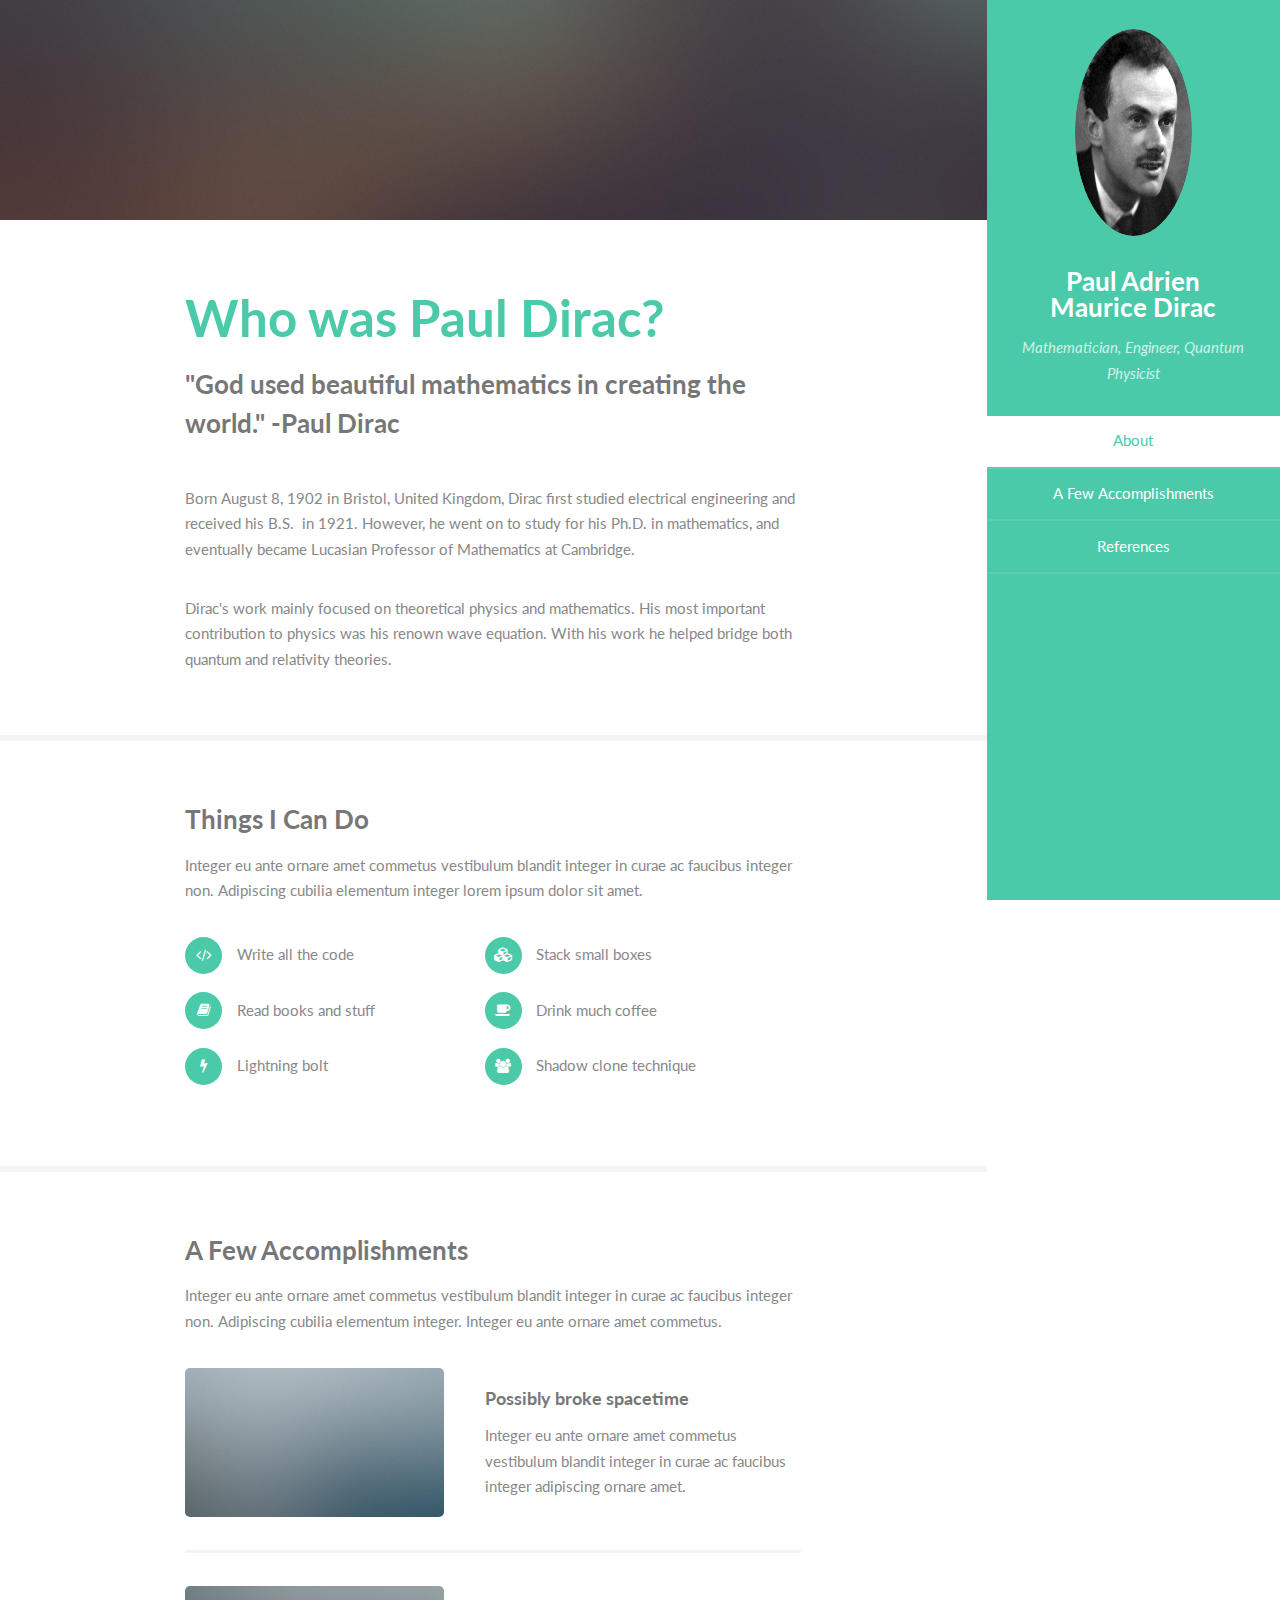
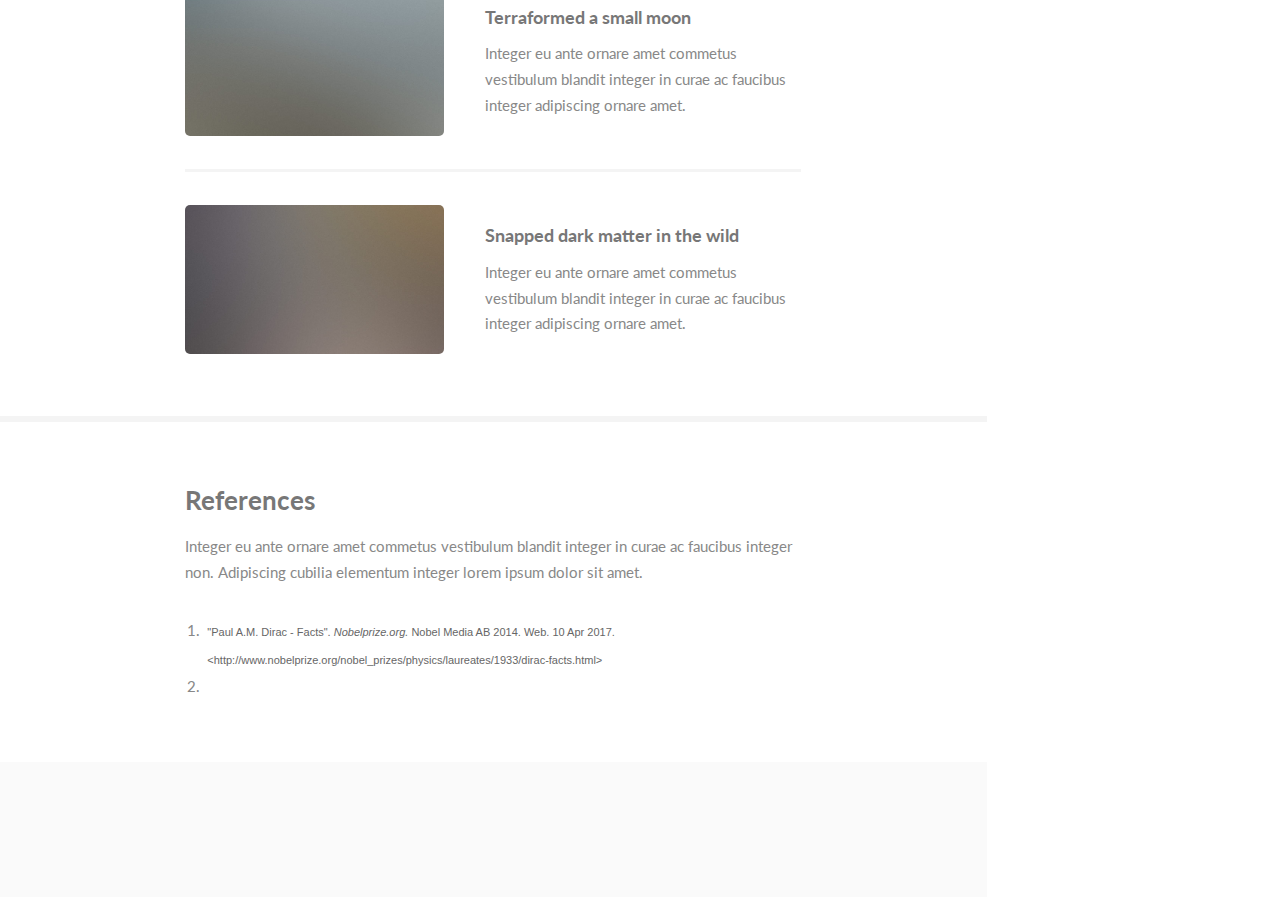
==== commit 90bc66b4: "worked on the 'about'section" ====
--- a/index.html
+++ b/index.html
@@ -1,142 +1,176 @@
-<!DOCTYPE HTML>
+<!DOCTYPE html>
 <!--
 	Read Only by HTML5 UP
 	html5up.net | @ajlkn
 	Free for personal and commercial use under the CCA 3.0 license (html5up.net/license)
 -->
 <html>
-	<head>
-		<title>Read Only by HTML5 UP</title>
-		<meta charset="utf-8" />
-		<meta name="viewport" content="width=device-width, initial-scale=1" />
-		<!--[if lte IE 8]><script src="assets/js/ie/html5shiv.js"></script><![endif]-->
-		<link rel="stylesheet" href="assets/css/main.css" />
-		<!--[if lte IE 8]><link rel="stylesheet" href="assets/css/ie8.css" /><![endif]-->
-	</head>
-	<body>
-
-		<!-- Header -->
-			<section id="header">
-				<header>
-					<span class="image avatar"><img src="images/avatar.jpg" alt="" /></span>
-					<h1 id="logo"><a href="#">Willis Corto</a></h1>
-					<p>I got reprogrammed by a rogue AI<br />
-					and now I'm totally cray</p>
-				</header>
-				<nav id="nav">
-					<ul>
-						<li><a href="#one" class="active">About</a></li>
-						<li><a href="#two">Things I Can Do</a></li>
-						<li><a href="#three">A Few Accomplishments</a></li>
-						<li><a href="#four">Contact</a></li>
-					</ul>
-				</nav>
-				<footer>
-					<ul class="icons">
-						<li><a href="#" class="icon fa-twitter"><span class="label">Twitter</span></a></li>
-						<li><a href="#" class="icon fa-facebook"><span class="label">Facebook</span></a></li>
-						<li><a href="#" class="icon fa-instagram"><span class="label">Instagram</span></a></li>
-						<li><a href="#" class="icon fa-github"><span class="label">Github</span></a></li>
-						<li><a href="#" class="icon fa-envelope"><span class="label">Email</span></a></li>
-					</ul>
-				</footer>
-			</section>
-
-		<!-- Wrapper -->
-			<div id="wrapper">
-
-				<!-- Main -->
-					<div id="main">
-
-						<!-- One -->
-							<section id="one">
-								<div class="container">
-									<header class="major">
-										<h2>Read Only</h2>
-										<p>Just an incredibly simple responsive site<br />
-										template freebie by <a href="http://html5up.net">HTML5 UP</a>.</p>
-									</header>
-									<p>Faucibus sed lobortis aliquam lorem blandit. Lorem eu nunc metus col. Commodo id in arcu ante lorem ipsum sed accumsan erat praesent faucibus commodo ac mi lacus. Adipiscing mi ac commodo. Vis aliquet tortor ultricies non ante erat nunc integer eu ante ornare amet commetus vestibulum blandit integer in curae ac faucibus integer non. Adipiscing cubilia elementum.</p>
-								</div>
-							</section>
-
-						<!-- Two -->
-							<section id="two">
-								<div class="container">
-									<h3>Things I Can Do</h3>
-									<p>Integer eu ante ornare amet commetus vestibulum blandit integer in curae ac faucibus integer non. Adipiscing cubilia elementum integer lorem ipsum dolor sit amet.</p>
-									<ul class="feature-icons">
-										<li class="fa-code">Write all the code</li>
-										<li class="fa-cubes">Stack small boxes</li>
-										<li class="fa-book">Read books and stuff</li>
-										<li class="fa-coffee">Drink much coffee</li>
-										<li class="fa-bolt">Lightning bolt</li>
-										<li class="fa-users">Shadow clone technique</li>
-									</ul>
-								</div>
-							</section>
-
-						<!-- Three -->
-							<section id="three">
-								<div class="container">
-									<h3>A Few Accomplishments</h3>
-									<p>Integer eu ante ornare amet commetus vestibulum blandit integer in curae ac faucibus integer non. Adipiscing cubilia elementum integer. Integer eu ante ornare amet commetus.</p>
-									<div class="features">
-										<article>
-											<a href="#" class="image"><img src="images/pic01.jpg" alt="" /></a>
-											<div class="inner">
-												<h4>Possibly broke spacetime</h4>
-												<p>Integer eu ante ornare amet commetus vestibulum blandit integer in curae ac faucibus integer adipiscing ornare amet.</p>
-											</div>
-										</article>
-										<article>
-											<a href="#" class="image"><img src="images/pic02.jpg" alt="" /></a>
-											<div class="inner">
-												<h4>Terraformed a small moon</h4>
-												<p>Integer eu ante ornare amet commetus vestibulum blandit integer in curae ac faucibus integer adipiscing ornare amet.</p>
-											</div>
-										</article>
-										<article>
-											<a href="#" class="image"><img src="images/pic03.jpg" alt="" /></a>
-											<div class="inner">
-												<h4>Snapped dark matter in the wild</h4>
-												<p>Integer eu ante ornare amet commetus vestibulum blandit integer in curae ac faucibus integer adipiscing ornare amet.</p>
-											</div>
-										</article>
-									</div>
-								</div>
-							</section>
-
-						<!-- Four -->
-							<section id="four">
-								<div class="container">
-									<h3>Contact Me</h3>
-									<p>Integer eu ante ornare amet commetus vestibulum blandit integer in curae ac faucibus integer non. Adipiscing cubilia elementum integer. Integer eu ante ornare amet commetus.</p>
-									<form method="post" action="#">
-										<div class="row uniform">
-											<div class="6u 12u(xsmall)"><input type="text" name="name" id="name" placeholder="Name" /></div>
-											<div class="6u 12u(xsmall)"><input type="email" name="email" id="email" placeholder="Email" /></div>
-										</div>
-										<div class="row uniform">
-											<div class="12u"><input type="text" name="subject" id="subject" placeholder="Subject" /></div>
-										</div>
-										<div class="row uniform">
-											<div class="12u"><textarea name="message" id="message" placeholder="Message" rows="6"></textarea></div>
-										</div>
-										<div class="row uniform">
-											<div class="12u">
-												<ul class="actions">
-													<li><input type="submit" class="special" value="Send Message" /></li>
-													<li><input type="reset" value="Reset Form" /></li>
-												</ul>
-											</div>
-										</div>
-									</form>
-								</div>
-							</section>
-
-						<!-- Five -->
-						<!--
+  <head>
+    <meta http-equiv="content-type" content="text/html; charset=UTF-8">
+    <title>Paul Dirac</title>
+    <meta charset="utf-8">
+    <meta name="viewport" content="width=device-width, initial-scale=1">
+    <!--[if lte IE 8]><script src="assets/js/ie/html5shiv.js"></script><![endif]-->
+    <link rel="stylesheet" href="assets/css/main.css">
+    <!--[if lte IE 8]><link rel="stylesheet" href="assets/css/ie8.css" /><![endif]-->
+  </head>
+  <body>
+    <!-- Header -->
+    <section id="header">
+      <header> <span class="image avatar"><img
+            src="images/dirac_thumb.jpg" alt="" width="139" height="207"></span>
+        <h1 id="logo"><a href="#">Paul Adrien Maurice Dirac<br>
+          </a></h1>
+        <p>Mathematician, Engineer, Quantum Physicist<br>
+        </p>
+      </header>
+      <nav id="nav">
+        <ul>
+          <li><a href="#one" class="active">About</a></li>
+          <li><a href="#three">A Few Accomplishments</a></li>
+          <li><a href="#four">References</a></li>
+          <li><br>
+          </li>
+        </ul>
+      </nav>
+    </section>
+    <!-- Wrapper -->
+    <div id="wrapper">
+      <!-- Main -->
+      <div id="main">
+        <!-- One -->
+        <section id="one">
+          <div class="container">
+            <header class="major">
+              <h2>Who was Paul Dirac?<br>
+              </h2>
+              <p>"God used beautiful mathematics in creating the world."
+                -Paul Dirac<br>
+              </p>
+            </header>
+            <p>Born August 8, 1902 in Bristol, United Kingdom, Dirac
+              first studied electrical engineering and received his
+              B.S.&nbsp; in 1921. However, he went on to study for his
+              Ph.D. in mathematics, and eventually became Lucasian
+              Professor of Mathematics at Cambridge. <br>
+            </p>
+            <p>Dirac's work mainly focused on theoretical physics and
+              mathematics. His most important contribution to physics
+              was his renown wave equation. With his work he helped
+              bridge both quantum and relativity theories.<br>
+            </p>
+          </div>
+        </section>
+        <!-- Two -->
+        <section id="two">
+          <div class="container">
+            <h3>Things I Can Do</h3>
+            <p>Integer eu ante ornare amet commetus vestibulum blandit
+              integer in curae ac faucibus integer non. Adipiscing
+              cubilia elementum integer lorem ipsum dolor sit amet.</p>
+            <ul class="feature-icons">
+              <li class="fa-code">Write all the code</li>
+              <li class="fa-cubes">Stack small boxes</li>
+              <li class="fa-book">Read books and stuff</li>
+              <li class="fa-coffee">Drink much coffee</li>
+              <li class="fa-bolt">Lightning bolt</li>
+              <li class="fa-users">Shadow clone technique</li>
+            </ul>
+          </div>
+        </section>
+        <!-- Three -->
+        <section id="three">
+          <div class="container">
+            <h3>A Few Accomplishments</h3>
+            <p>Integer eu ante ornare amet commetus vestibulum blandit
+              integer in curae ac faucibus integer non. Adipiscing
+              cubilia elementum integer. Integer eu ante ornare amet
+              commetus.</p>
+            <div class="features">
+              <article> <a href="#" class="image"><img
+                    src="images/pic01.jpg" alt=""></a>
+                <div class="inner">
+                  <h4>Possibly broke spacetime</h4>
+                  <p>Integer eu ante ornare amet commetus vestibulum
+                    blandit integer in curae ac faucibus integer
+                    adipiscing ornare amet.</p>
+                </div>
+              </article>
+              <article> <a href="#" class="image"><img
+                    src="images/pic02.jpg" alt=""></a>
+                <div class="inner">
+                  <h4>Terraformed a small moon</h4>
+                  <p>Integer eu ante ornare amet commetus vestibulum
+                    blandit integer in curae ac faucibus integer
+                    adipiscing ornare amet.</p>
+                </div>
+              </article>
+              <article> <a href="#" class="image"><img
+                    src="images/pic03.jpg" alt=""></a>
+                <div class="inner">
+                  <h4>Snapped dark matter in the wild</h4>
+                  <p>Integer eu ante ornare amet commetus vestibulum
+                    blandit integer in curae ac faucibus integer
+                    adipiscing ornare amet.</p>
+                </div>
+              </article>
+            </div>
+          </div>
+        </section>
+        <!-- Four -->
+        <section id="four">
+          <div class="container">
+            <h3>References</h3>
+            <p>Integer eu ante ornare amet commetus vestibulum blandit
+              integer in curae ac faucibus integer non. Adipiscing
+              cubilia elementum integer lorem ipsum dolor sit amet.</p>
+            <ol>
+              <li> <font size="-2"><span style="color: rgb(102, 102,
+                    102); font-family: &quot;Open Sans&quot;,
+                    sans-serif; font-size: 11.008px; font-style: normal;
+                    font-variant-ligatures: normal; font-variant-caps:
+                    normal; font-weight: normal; letter-spacing: normal;
+                    orphans: 2; text-align: start; text-indent: 0px;
+                    text-transform: none; white-space: normal; widows:
+                    2; word-spacing: 0px; -webkit-text-stroke-width:
+                    0px; background-color: rgb(255, 255, 255);
+                    text-decoration-style: initial;
+                    text-decoration-color: initial; display: inline
+                    !important; float: none;">"Paul A.M. Dirac - Facts".<span
+                      class="Apple-converted-space">&nbsp;</span></span><i
+                    style="box-sizing: border-box; font-style: italic;
+                    line-height: inherit; color: rgb(102, 102, 102);
+                    font-family: &quot;Open Sans&quot;, sans-serif;
+                    font-size: 11.008px; font-variant-ligatures: normal;
+                    font-variant-caps: normal; font-weight: normal;
+                    letter-spacing: normal; orphans: 2; text-align:
+                    start; text-indent: 0px; text-transform: none;
+                    white-space: normal; widows: 2; word-spacing: 0px;
+                    -webkit-text-stroke-width: 0px; background-color:
+                    rgb(255, 255, 255); text-decoration-style: initial;
+                    text-decoration-color: initial;">Nobelprize.org.</i><span
+                    style="color: rgb(102, 102, 102); font-family:
+                    &quot;Open Sans&quot;, sans-serif; font-size:
+                    11.008px; font-style: normal;
+                    font-variant-ligatures: normal; font-variant-caps:
+                    normal; font-weight: normal; letter-spacing: normal;
+                    orphans: 2; text-align: start; text-indent: 0px;
+                    text-transform: none; white-space: normal; widows:
+                    2; word-spacing: 0px; -webkit-text-stroke-width:
+                    0px; background-color: rgb(255, 255, 255);
+                    text-decoration-style: initial;
+                    text-decoration-color: initial; display: inline
+                    !important; float: none;"><span
+                      class="Apple-converted-space">&nbsp;</span>Nobel
+                    Media AB 2014. Web. 10 Apr 2017.
+&lt;http://www.nobelprize.org/nobel_prizes/physics/laureates/1933/dirac-facts.html&gt;</span></font></li>
+              <li> <br>
+              </li>
+            </ol>
+          </div>
+        </section>
+        <!-- Five -->
+        <!--
 							<section id="five">
 								<div class="container">
 									<h3>Elements</h3>
@@ -480,29 +514,24 @@
 
 								</div>
 							</section>
-						-->
-
-					</div>
-
-				<!-- Footer -->
-					<section id="footer">
-						<div class="container">
-							<ul class="copyright">
-								<li>&copy; Untitled. All rights reserved.</li><li>Design: <a href="http://html5up.net">HTML5 UP</a></li>
-							</ul>
-						</div>
-					</section>
-
-			</div>
-
-		<!-- Scripts -->
-			<script src="assets/js/jquery.min.js"></script>
-			<script src="assets/js/jquery.scrollzer.min.js"></script>
-			<script src="assets/js/jquery.scrolly.min.js"></script>
-			<script src="assets/js/skel.min.js"></script>
-			<script src="assets/js/util.js"></script>
-			<!--[if lte IE 8]><script src="assets/js/ie/respond.min.js"></script><![endif]-->
-			<script src="assets/js/main.js"></script>
-
-	</body>
-</html>+						--> </div>
+      <!-- Footer -->
+      <section id="footer">
+        <div class="container">
+          <ul class="copyright">
+            <li><br>
+            </li>
+          </ul>
+        </div>
+      </section>
+    </div>
+    <!-- Scripts -->
+    <script src="assets/js/jquery.min.js"></script>
+    <script src="assets/js/jquery.scrollzer.min.js"></script>
+    <script src="assets/js/jquery.scrolly.min.js"></script>
+    <script src="assets/js/skel.min.js"></script>
+    <script src="assets/js/util.js"></script>
+    <!--[if lte IE 8]><script src="assets/js/ie/respond.min.js"></script><![endif]-->
+    <script src="assets/js/main.js"></script>
+  </body>
+</html>
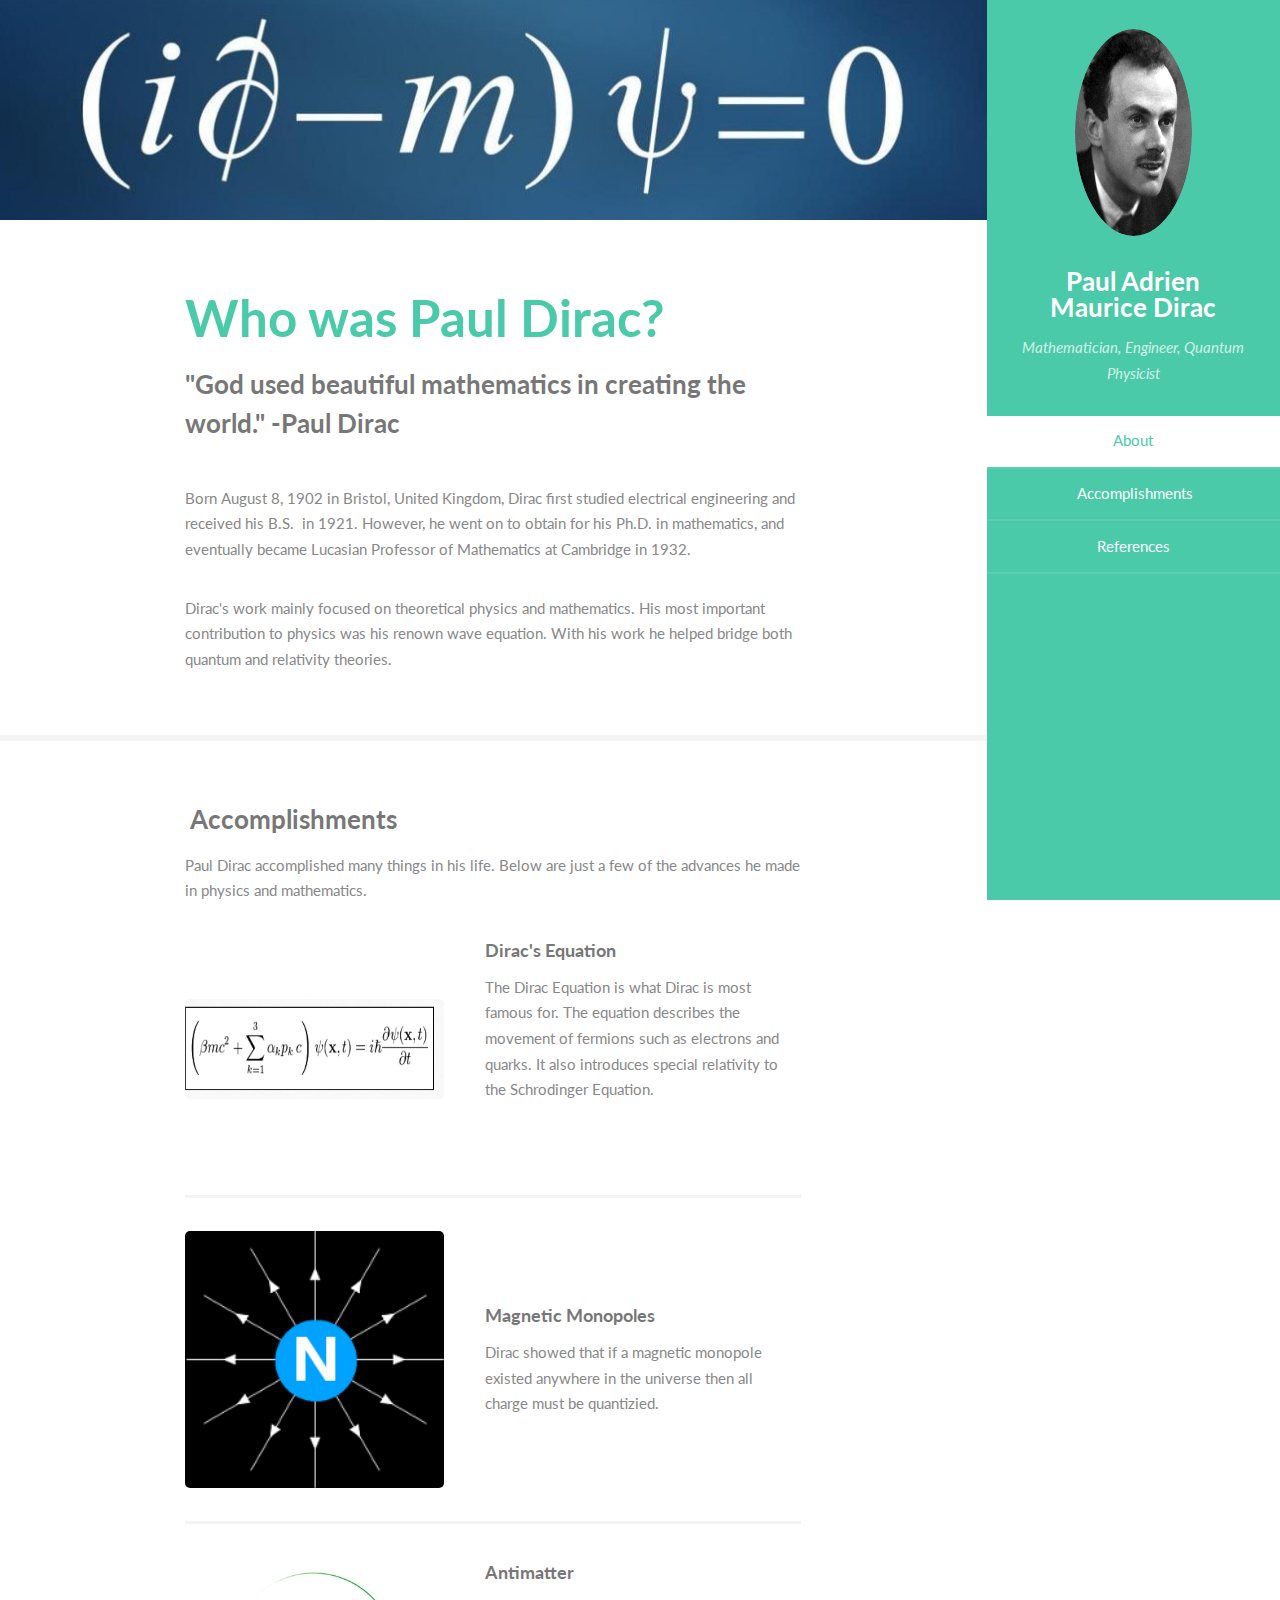
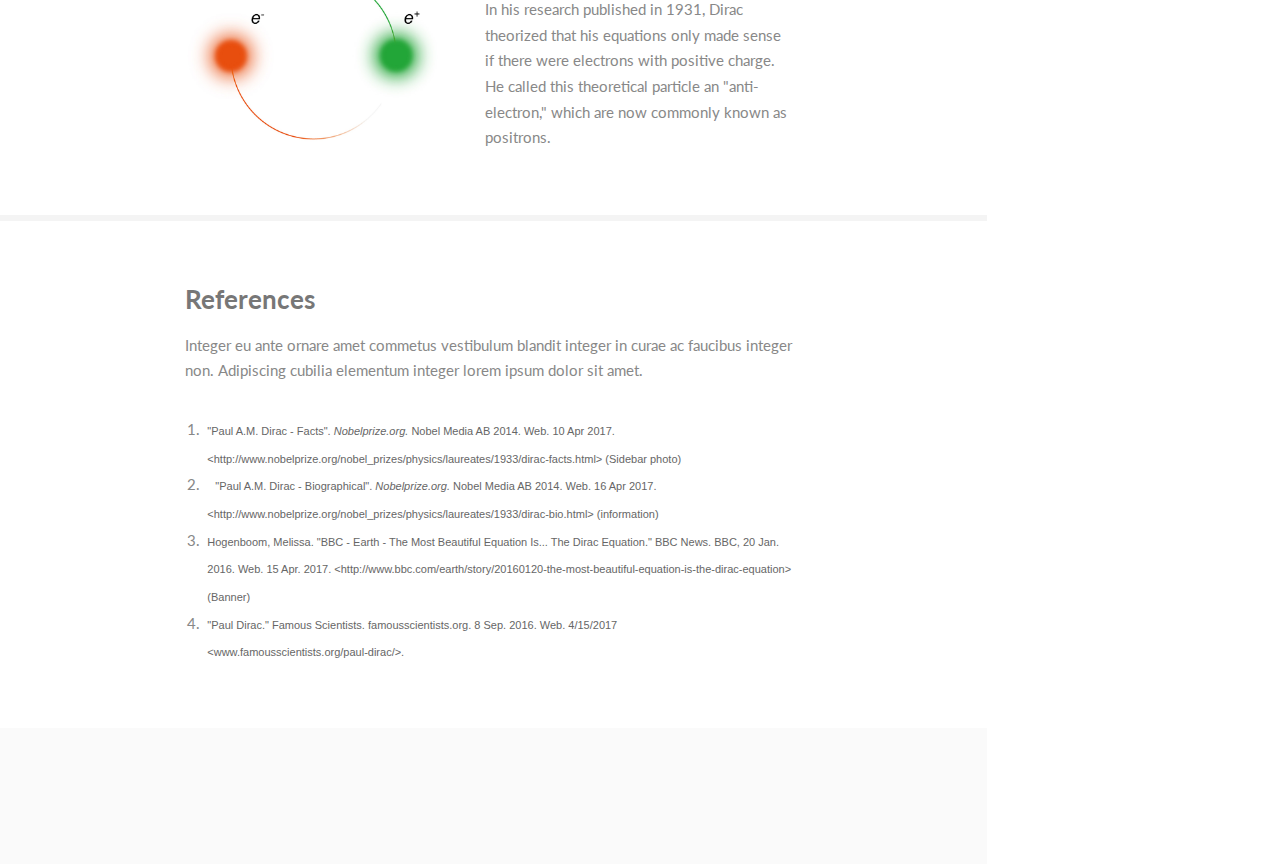
==== commit c6b3e6f0: "Need to add morepages" ====
--- a/index.html
+++ b/index.html
@@ -27,7 +27,7 @@
       <nav id="nav">
         <ul>
           <li><a href="#one" class="active">About</a></li>
-          <li><a href="#three">A Few Accomplishments</a></li>
+          <li><a href="#three">&nbsp;Accomplishments</a></li>
           <li><a href="#four">References</a></li>
           <li><br>
           </li>
@@ -50,9 +50,9 @@
             </header>
             <p>Born August 8, 1902 in Bristol, United Kingdom, Dirac
               first studied electrical engineering and received his
-              B.S.&nbsp; in 1921. However, he went on to study for his
+              B.S.&nbsp; in 1921. However, he went on to obtain for his
               Ph.D. in mathematics, and eventually became Lucasian
-              Professor of Mathematics at Cambridge. <br>
+              Professor of Mathematics at Cambridge in 1932. <br>
             </p>
             <p>Dirac's work mainly focused on theoretical physics and
               mathematics. His most important contribution to physics
@@ -62,56 +62,50 @@
           </div>
         </section>
         <!-- Two -->
-        <section id="two">
-          <div class="container">
-            <h3>Things I Can Do</h3>
-            <p>Integer eu ante ornare amet commetus vestibulum blandit
-              integer in curae ac faucibus integer non. Adipiscing
-              cubilia elementum integer lorem ipsum dolor sit amet.</p>
-            <ul class="feature-icons">
-              <li class="fa-code">Write all the code</li>
-              <li class="fa-cubes">Stack small boxes</li>
-              <li class="fa-book">Read books and stuff</li>
-              <li class="fa-coffee">Drink much coffee</li>
-              <li class="fa-bolt">Lightning bolt</li>
-              <li class="fa-users">Shadow clone technique</li>
-            </ul>
-          </div>
-        </section>
         <!-- Three -->
         <section id="three">
           <div class="container">
-            <h3>A Few Accomplishments</h3>
-            <p>Integer eu ante ornare amet commetus vestibulum blandit
-              integer in curae ac faucibus integer non. Adipiscing
-              cubilia elementum integer. Integer eu ante ornare amet
-              commetus.</p>
+            <h3>&nbsp;Accomplishments</h3>
+            <p>Paul Dirac accomplished many things in his life. Below
+              are just a few of the advances he made in physics and
+              mathematics.<br>
+            </p>
             <div class="features">
               <article> <a href="#" class="image"><img
-                    src="images/pic01.jpg" alt=""></a>
+                    src="images/Equation1.jpg" alt="" width="400"
+                    height="100" border="0"></a>
                 <div class="inner">
-                  <h4>Possibly broke spacetime</h4>
-                  <p>Integer eu ante ornare amet commetus vestibulum
-                    blandit integer in curae ac faucibus integer
-                    adipiscing ornare amet.</p>
+                  <h4>Dirac's Equation</h4>
+                  <p>The Dirac Equation is what Dirac is most famous
+                    for. The equation describes the movement of fermions
+                    such as electrons and quarks. It also introduces
+                    special relativity to the Schrodinger Equation.<br>
+                  </p>
+                  <p><br>
+                  </p>
                 </div>
               </article>
               <article> <a href="#" class="image"><img
-                    src="images/pic02.jpg" alt=""></a>
+                    src="images/monopole.jpg" alt=""></a>
                 <div class="inner">
-                  <h4>Terraformed a small moon</h4>
-                  <p>Integer eu ante ornare amet commetus vestibulum
-                    blandit integer in curae ac faucibus integer
-                    adipiscing ornare amet.</p>
+                  <h4>Magnetic Monopoles<br>
+                  </h4>
+                  <p>Dirac showed that if a magnetic monopole existed
+                    anywhere in the universe then all charge must be
+                    quantizied.<br>
+                  </p>
                 </div>
               </article>
               <article> <a href="#" class="image"><img
-                    src="images/pic03.jpg" alt=""></a>
+                    src="images/positronium.png" alt=""></a>
                 <div class="inner">
-                  <h4>Snapped dark matter in the wild</h4>
-                  <p>Integer eu ante ornare amet commetus vestibulum
-                    blandit integer in curae ac faucibus integer
-                    adipiscing ornare amet.</p>
+                  <h4>Antimatter</h4>
+                  <p>In his research published in 1931, Dirac theorized
+                    that his equations only made sense if there were
+                    electrons with positive charge. He called this
+                    theoretical particle an "anti-electron," which are
+                    now commonly known as positrons.<br>
+                  </p>
                 </div>
               </article>
             </div>
@@ -163,9 +157,94 @@
                     !important; float: none;"><span
                       class="Apple-converted-space">&nbsp;</span>Nobel
                     Media AB 2014. Web. 10 Apr 2017.
-&lt;http://www.nobelprize.org/nobel_prizes/physics/laureates/1933/dirac-facts.html&gt;</span></font></li>
-              <li> <br>
-              </li>
+                    &lt;http://www.nobelprize.org/nobel_prizes/physics/laureates/1933/dirac-facts.html&gt;
+
+
+
+
+                    (Sidebar photo)<br>
+                  </span></font></li>
+              <li>&nbsp; <span style="color: rgb(102, 102, 102);
+                  font-family: &quot;Open Sans&quot;, sans-serif;
+                  font-size: 11.008px; font-style: normal;
+                  font-variant-ligatures: normal; font-variant-caps:
+                  normal; font-weight: normal; letter-spacing: normal;
+                  orphans: 2; text-align: start; text-indent: 0px;
+                  text-transform: none; white-space: normal; widows: 2;
+                  word-spacing: 0px; -webkit-text-stroke-width: 0px;
+                  background-color: rgb(255, 255, 255);
+                  text-decoration-style: initial; text-decoration-color:
+                  initial; display: inline !important; float: none;"><span
+                    class="Apple-converted-space"></span>"Paul A.M.
+                  Dirac - Biographical".<span
+                    class="Apple-converted-space">&nbsp;</span></span><i
+                  style="box-sizing: border-box; font-style: italic;
+                  line-height: inherit; color: rgb(102, 102, 102);
+                  font-family: &quot;Open Sans&quot;, sans-serif;
+                  font-size: 11.008px; font-variant-ligatures: normal;
+                  font-variant-caps: normal; font-weight: normal;
+                  letter-spacing: normal; orphans: 2; text-align: start;
+                  text-indent: 0px; text-transform: none; white-space:
+                  normal; widows: 2; word-spacing: 0px;
+                  -webkit-text-stroke-width: 0px; background-color:
+                  rgb(255, 255, 255); text-decoration-style: initial;
+                  text-decoration-color: initial;">Nobelprize.org.</i><span
+                  style="color: rgb(102, 102, 102); font-family:
+                  &quot;Open Sans&quot;, sans-serif; font-size:
+                  11.008px; font-style: normal; font-variant-ligatures:
+                  normal; font-variant-caps: normal; font-weight:
+                  normal; letter-spacing: normal; orphans: 2;
+                  text-align: start; text-indent: 0px; text-transform:
+                  none; white-space: normal; widows: 2; word-spacing:
+                  0px; -webkit-text-stroke-width: 0px; background-color:
+                  rgb(255, 255, 255); text-decoration-style: initial;
+                  text-decoration-color: initial; display: inline
+                  !important; float: none;"><span
+                    class="Apple-converted-space">&nbsp;</span>Nobel
+                  Media AB 2014. Web. 16 Apr 2017.
+                  &lt;http://www.nobelprize.org/nobel_prizes/physics/laureates/1933/dirac-bio.html&gt;
+
+
+
+
+                  (information)<br>
+                </span></li>
+              <li><span style="color: rgb(102, 102, 102); font-family:
+                  &quot;Open Sans&quot;, sans-serif; font-size:
+                  11.008px; font-style: normal; font-variant-ligatures:
+                  normal; font-variant-caps: normal; font-weight:
+                  normal; letter-spacing: normal; orphans: 2;
+                  text-align: start; text-indent: 0px; text-transform:
+                  none; white-space: normal; widows: 2; word-spacing:
+                  0px; -webkit-text-stroke-width: 0px; background-color:
+                  rgb(255, 255, 255); text-decoration-style: initial;
+                  text-decoration-color: initial; display: inline
+                  !important; float: none;">Hogenboom, Melissa. "BBC -
+                  Earth - The Most Beautiful Equation Is... The Dirac
+                  Equation." BBC News. BBC, 20 Jan. 2016. Web. 15 Apr.
+                  2017.
+                  &lt;http://www.bbc.com/earth/story/20160120-the-most-beautiful-equation-is-the-dirac-equation&gt;
+
+
+
+
+                  (Banner)<br>
+                </span></li>
+              <li><span style="color: rgb(102, 102, 102); font-family:
+                  &quot;Open Sans&quot;, sans-serif; font-size:
+                  11.008px; font-style: normal; font-variant-ligatures:
+                  normal; font-variant-caps: normal; font-weight:
+                  normal; letter-spacing: normal; orphans: 2;
+                  text-align: start; text-indent: 0px; text-transform:
+                  none; white-space: normal; widows: 2; word-spacing:
+                  0px; -webkit-text-stroke-width: 0px; background-color:
+                  rgb(255, 255, 255); text-decoration-style: initial;
+                  text-decoration-color: initial; display: inline
+                  !important; float: none;">"Paul Dirac." Famous
+                  Scientists. famousscientists.org. 8 Sep. 2016. Web.
+                  4/15/2017 <br>
+                  &lt;www.famousscientists.org/paul-dirac/&gt;.<br>
+                </span></li>
             </ol>
           </div>
         </section>
@@ -489,7 +568,7 @@
 									<section>
 										<h4>Image</h4>
 										<h5>Fit</h5>
-										<span class="image fit"><img src="images/banner.jpg" alt="" /></span>
+										<span class="image fit"><img src="images/banner.jpg" alt=""  /></span>
 										<div class="box alt">
 											<div class="row 50% uniform">
 												<div class="4u"><span class="image fit"><img src="images/pic01.jpg" alt="" /></span></div>
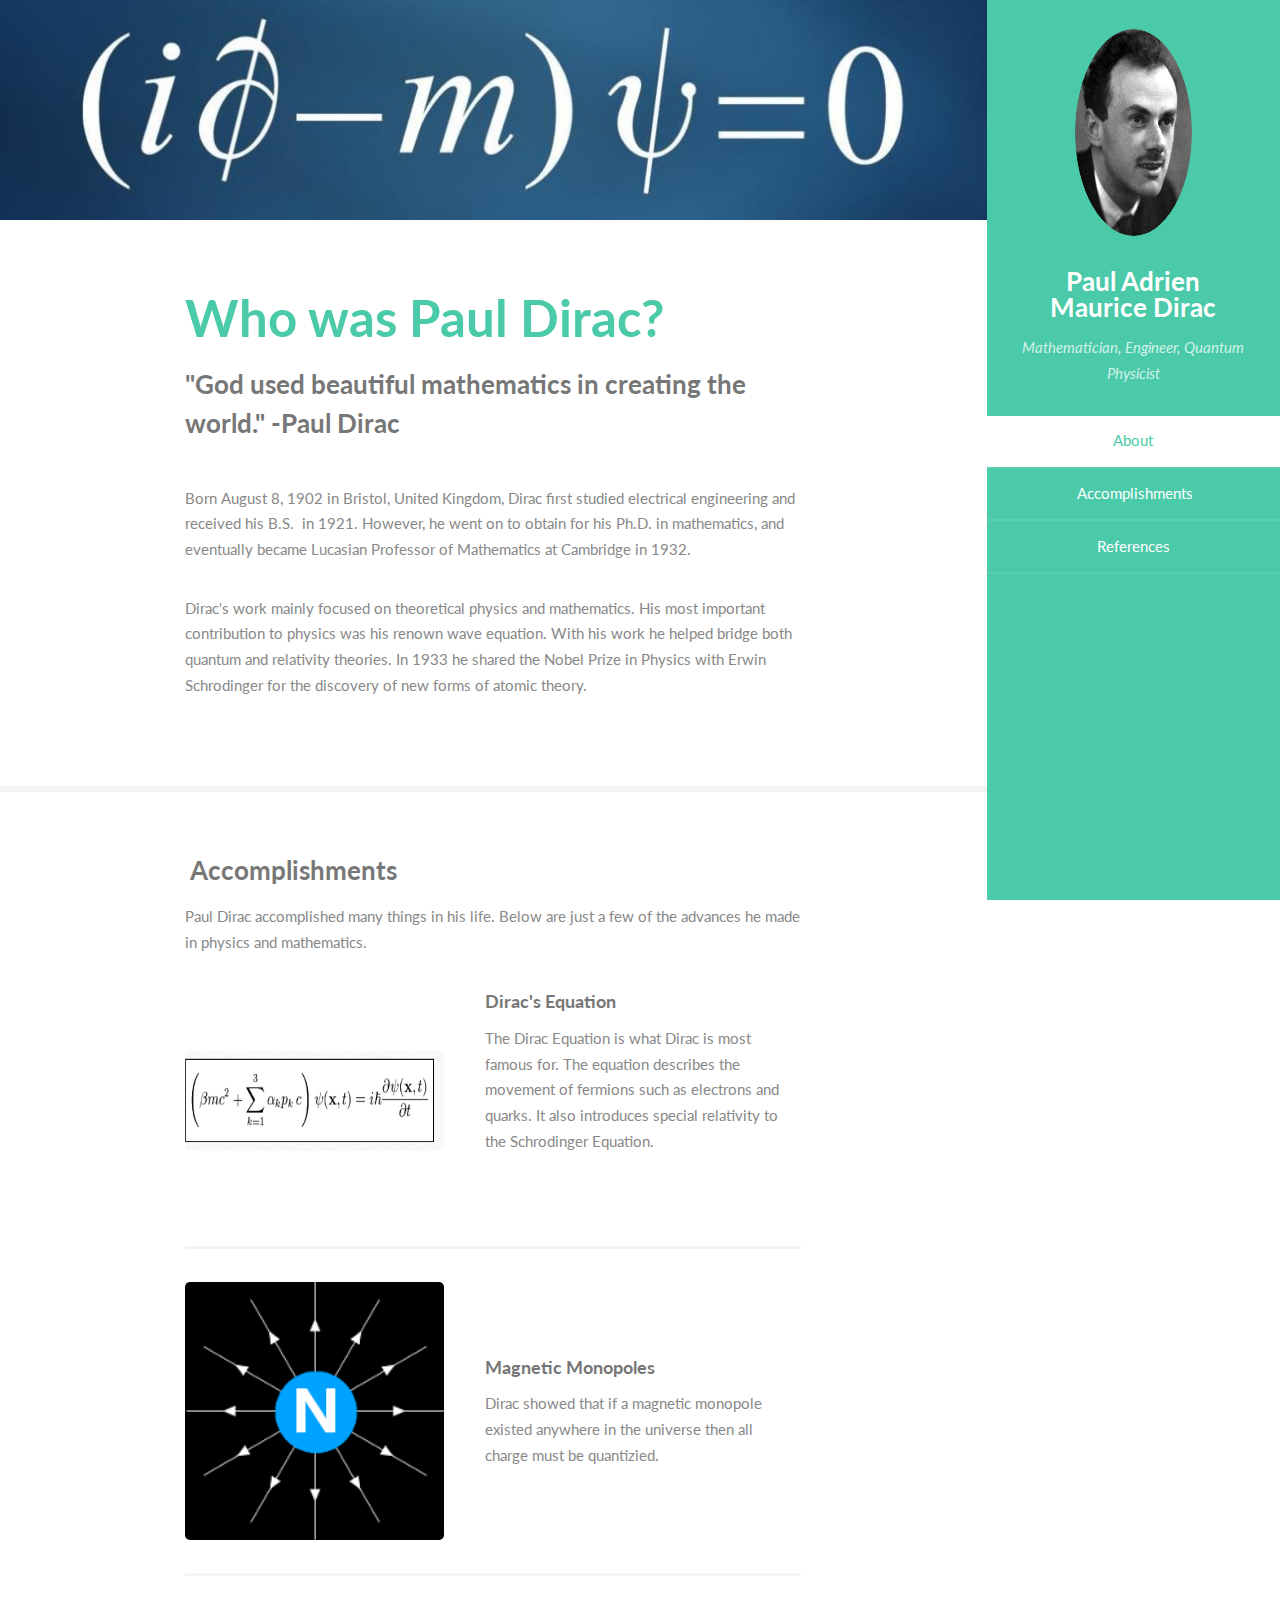
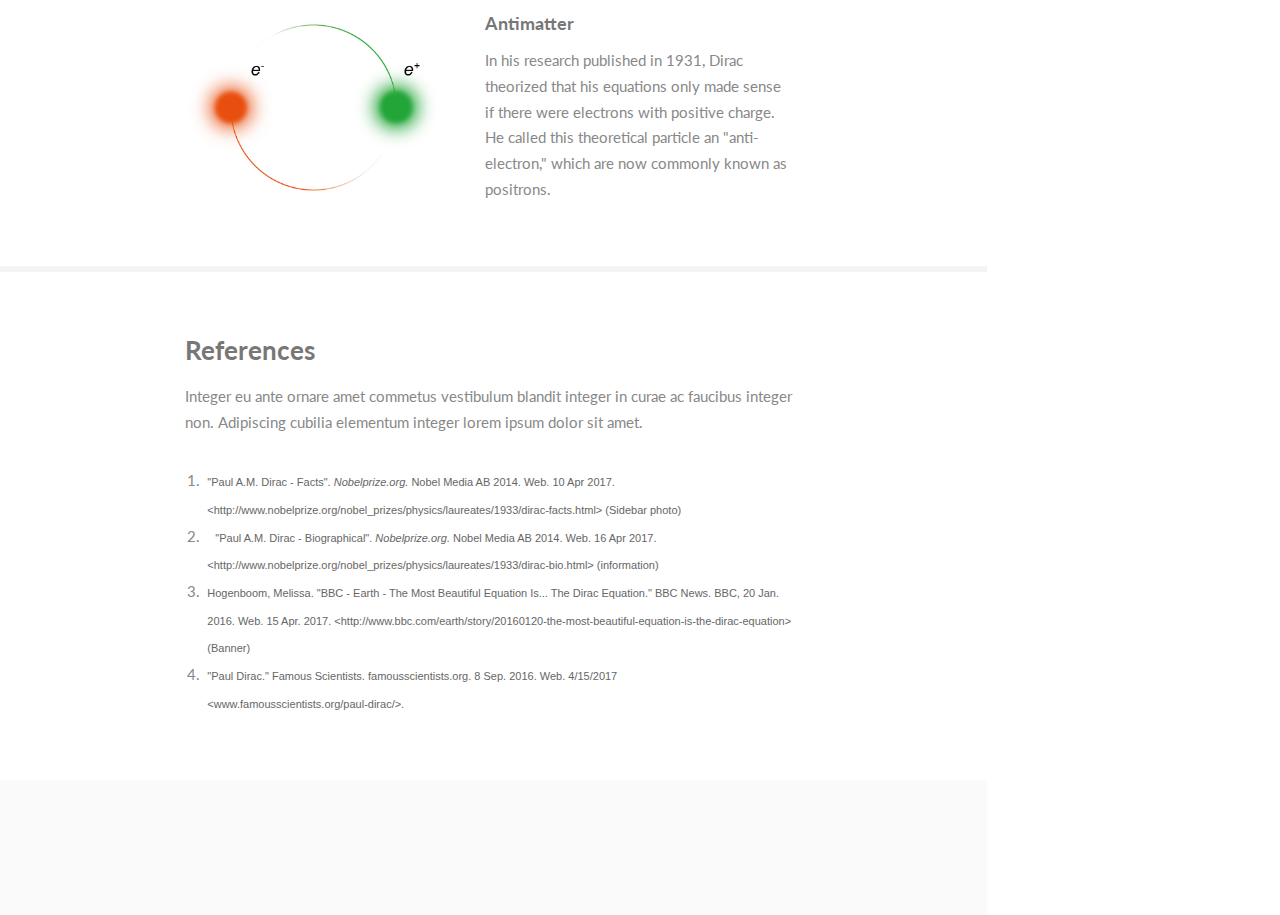
==== commit 63e72261: "ha" ====
--- a/index.html
+++ b/index.html
@@ -57,7 +57,10 @@
             <p>Dirac's work mainly focused on theoretical physics and
               mathematics. His most important contribution to physics
               was his renown wave equation. With his work he helped
-              bridge both quantum and relativity theories.<br>
+              bridge both quantum and relativity theories. In 1933 he
+              shared the Nobel Prize in Physics with Erwin Schrodinger
+              for the discovery of new forms of atomic theory.<br>
+              <br>
             </p>
           </div>
         </section>
@@ -75,7 +78,7 @@
                     src="images/Equation1.jpg" alt="" width="400"
                     height="100" border="0"></a>
                 <div class="inner">
-                  <h4>Dirac's Equation</h4>
+                  <h4><a href="flatliner/Equation.html">Dirac's Equation</a></h4>
                   <p>The Dirac Equation is what Dirac is most famous
                     for. The equation describes the movement of fermions
                     such as electrons and quarks. It also introduces
@@ -99,7 +102,7 @@
               <article> <a href="#" class="image"><img
                     src="images/positronium.png" alt=""></a>
                 <div class="inner">
-                  <h4>Antimatter</h4>
+                  <h4><a href="flatliner/antimatter.html">Antimatter</a></h4>
                   <p>In his research published in 1931, Dirac theorized
                     that his equations only made sense if there were
                     electrons with positive charge. He called this
@@ -162,6 +165,10 @@
 
 
 
+
+
+
+
                     (Sidebar photo)<br>
                   </span></font></li>
               <li>&nbsp; <span style="color: rgb(102, 102, 102);
@@ -207,6 +214,10 @@
 
 
 
+
+
+
+
                   (information)<br>
                 </span></li>
               <li><span style="color: rgb(102, 102, 102); font-family:
@@ -224,6 +235,10 @@
                   Equation." BBC News. BBC, 20 Jan. 2016. Web. 15 Apr.
                   2017.
                   &lt;http://www.bbc.com/earth/story/20160120-the-most-beautiful-equation-is-the-dirac-equation&gt;
+
+
+
+
 
 
 
